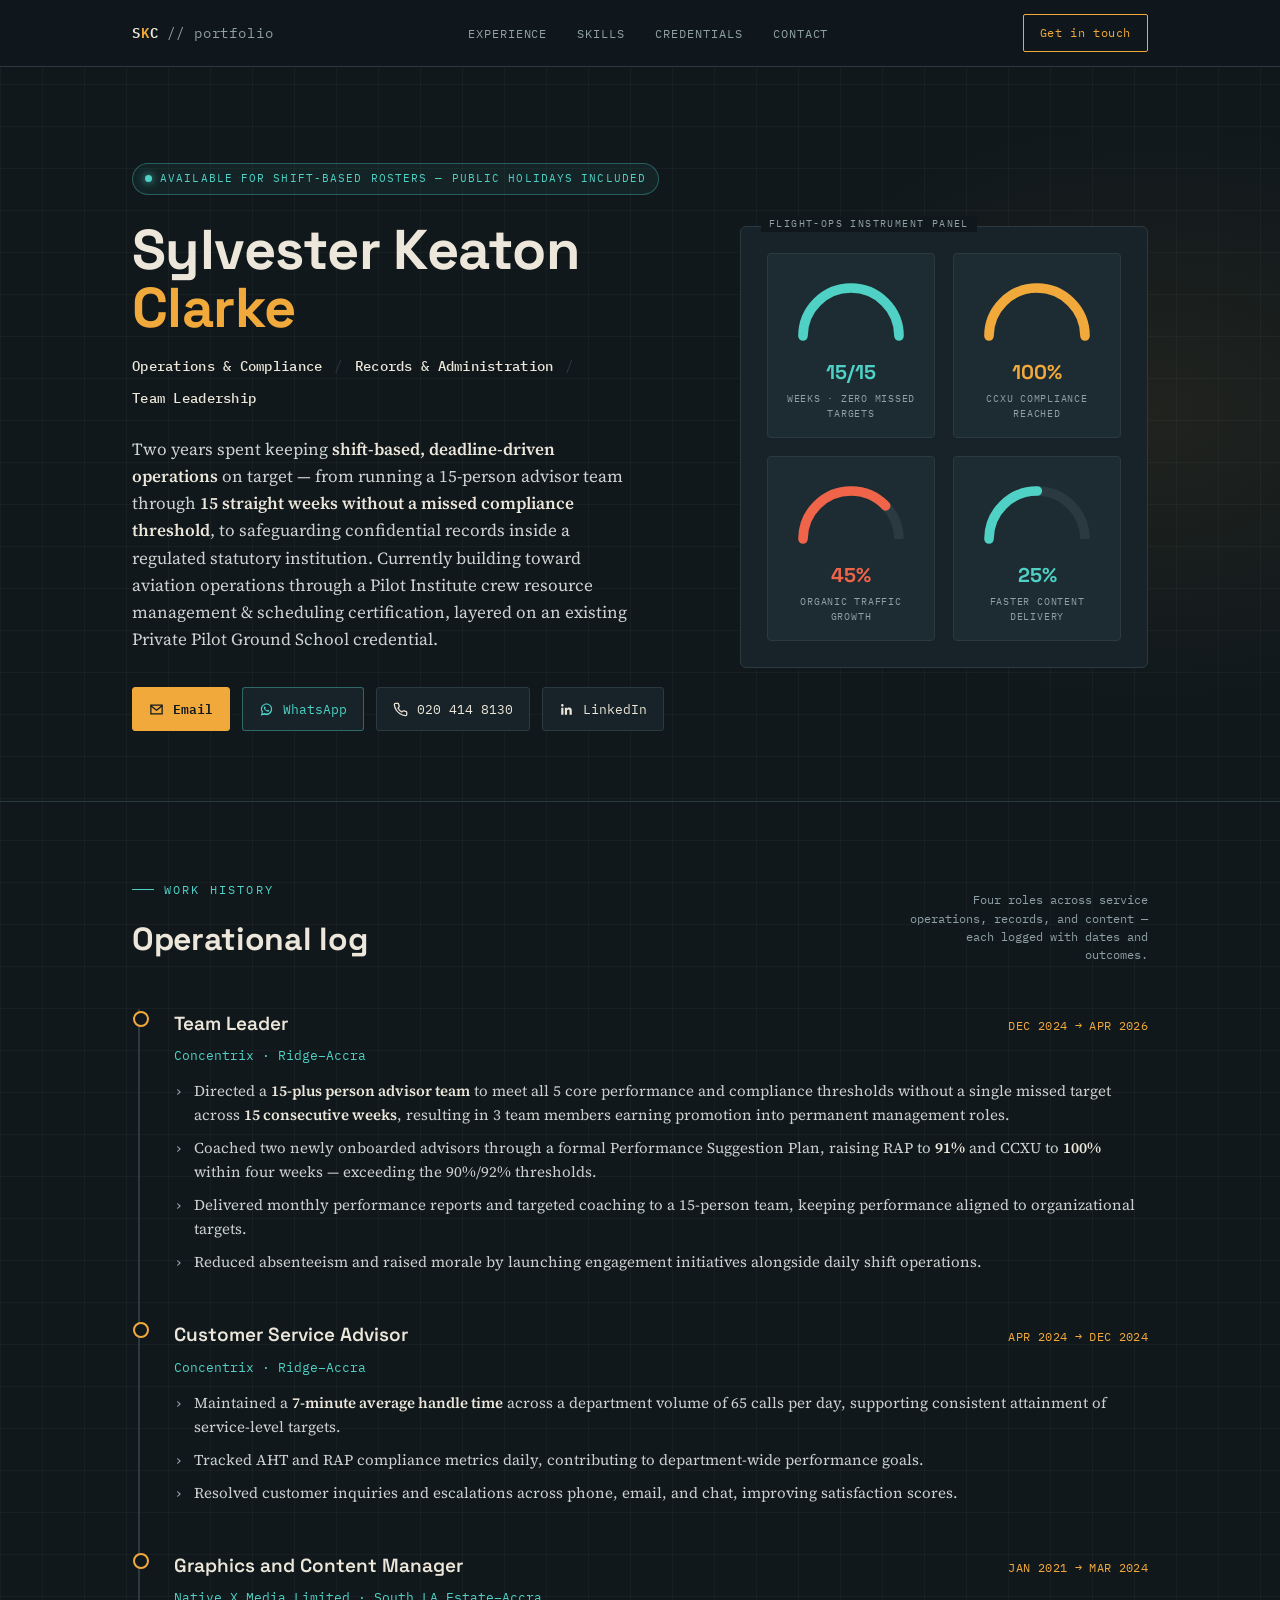
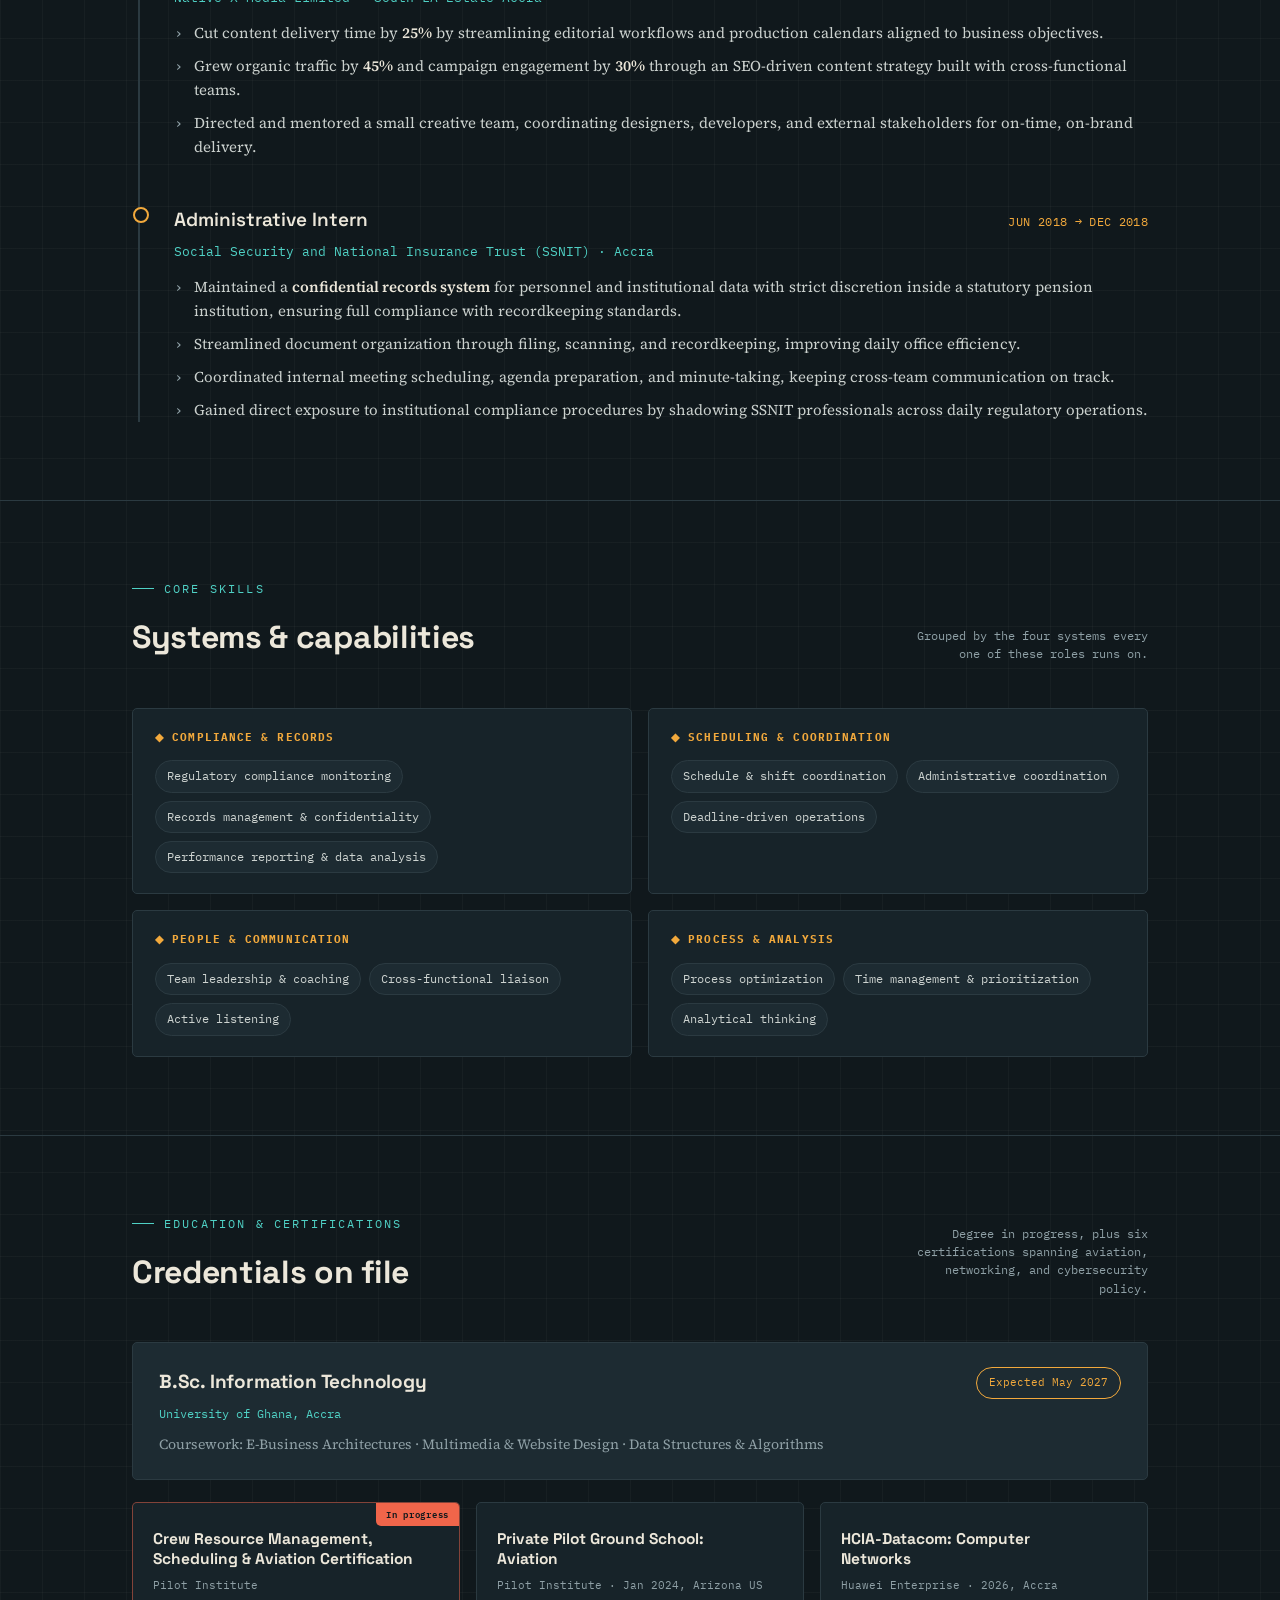
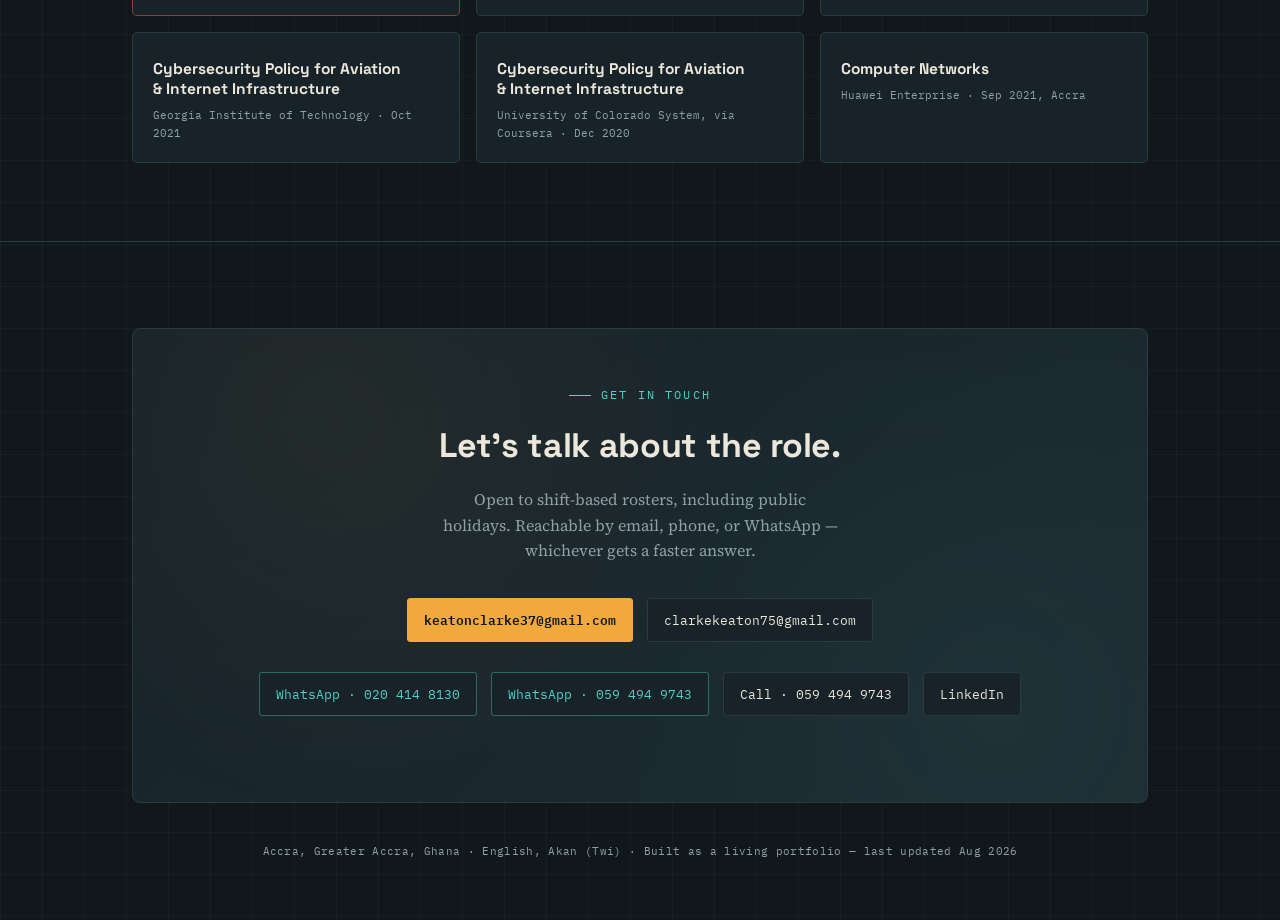
==== index.html @ b2bbbe49 "Rename keaton-clarke-portfolio (1).html to index.html" ====
<!DOCTYPE html>
<html lang="en">
<head>
<meta charset="UTF-8">
<meta name="viewport" content="width=device-width, initial-scale=1.0">
<title>Sylvester Keaton Clarke — Operations & Compliance Professional</title>
<link rel="preconnect" href="https://fonts.googleapis.com">
<link rel="preconnect" href="https://fonts.gstatic.com" crossorigin>
<link href="https://fonts.googleapis.com/css2?family=Space+Grotesk:wght@400;500;600;700&family=Source+Serif+4:opsz,wght@8..60,400;8..60,500;8..60,600&family=IBM+Plex+Mono:wght@400;500;600&display=swap" rel="stylesheet">
<style>
  :root{
    --bg: #10181C;
    --panel: #172329;
    --panel-2: #1D2B32;
    --line: #2B3A41;
    --text: #ECE7DA;
    --muted: #8FA0A6;
    --amber: #F2A93C;
    --teal: #4FD1C5;
    --coral: #F0654A;
    --grid: rgba(236,231,218,0.035);
  }
  *{box-sizing:border-box; margin:0; padding:0;}
  html{scroll-behavior:smooth;}
  body{
    background:
      radial-gradient(ellipse 900px 500px at 15% -10%, rgba(79,209,197,0.08), transparent 60%),
      radial-gradient(ellipse 700px 500px at 90% 10%, rgba(242,169,60,0.07), transparent 60%),
      var(--bg);
    color:var(--text);
    font-family:'Source Serif 4', Georgia, serif;
    line-height:1.6;
    -webkit-font-smoothing:antialiased;
    background-image:
      linear-gradient(var(--grid) 1px, transparent 1px),
      linear-gradient(90deg, var(--grid) 1px, transparent 1px),
      radial-gradient(ellipse 900px 500px at 15% -10%, rgba(79,209,197,0.08), transparent 60%),
      radial-gradient(ellipse 700px 500px at 90% 10%, rgba(242,169,60,0.07), transparent 60%);
    background-size: 42px 42px, 42px 42px, auto, auto;
  }
  ::selection{background:var(--amber); color:#10181C;}
  a{color:inherit; text-decoration:none;}
  .wrap{max-width:1080px; margin:0 auto; padding:0 32px;}
  .eyebrow{
    font-family:'IBM Plex Mono', monospace;
    font-size:12px;
    letter-spacing:0.18em;
    text-transform:uppercase;
    color:var(--teal);
    display:flex; align-items:center; gap:10px;
    margin-bottom:14px;
  }
  .eyebrow::before{content:''; width:22px; height:1px; background:var(--teal); display:inline-block;}
  h1,h2,h3{font-family:'Space Grotesk', sans-serif; letter-spacing:-0.01em;}

  /* NAV */
  nav{
    position:sticky; top:0; z-index:50;
    background:rgba(16,24,28,0.86);
    backdrop-filter:blur(10px);
    border-bottom:1px solid var(--line);
  }
  nav .wrap{display:flex; align-items:center; justify-content:space-between; height:66px;}
  .brand{font-family:'IBM Plex Mono', monospace; font-weight:600; font-size:14px; letter-spacing:0.06em;}
  .brand span{color:var(--amber);}
  nav ul{list-style:none; display:flex; gap:30px;}
  nav ul li a{font-family:'IBM Plex Mono', monospace; font-size:12px; letter-spacing:0.08em; text-transform:uppercase; color:var(--muted); transition:color .2s;}
  nav ul li a:hover{color:var(--teal);}
  .nav-cta{
    font-family:'IBM Plex Mono', monospace; font-size:12px; letter-spacing:0.05em;
    border:1px solid var(--amber); color:var(--amber); padding:8px 16px; border-radius:2px;
    transition:all .2s;
  }
  .nav-cta:hover{background:var(--amber); color:#10181C;}
  .navlinks, .nav-cta{display:flex;}
  @media (max-width:760px){ .navlinks{display:none;} }

  /* HERO */
  header.hero{padding:96px 0 70px; border-bottom:1px solid var(--line); position:relative; overflow:hidden;}
  .hero-grid{display:grid; grid-template-columns:1.15fr 0.85fr; gap:56px; align-items:center;}
  @media (max-width:860px){ .hero-grid{grid-template-columns:1fr;} }
  .status-pill{
    display:inline-flex; align-items:center; gap:8px;
    font-family:'IBM Plex Mono', monospace; font-size:11px; letter-spacing:0.1em; text-transform:uppercase;
    color:var(--teal); border:1px solid rgba(79,209,197,0.35); background:rgba(79,209,197,0.06);
    padding:6px 12px; border-radius:20px; margin-bottom:26px;
  }
  .status-pill .dot{width:7px; height:7px; border-radius:50%; background:var(--teal); box-shadow:0 0 8px var(--teal); animation:pulse 2s infinite;}
  @keyframes pulse{0%,100%{opacity:1;} 50%{opacity:.35;}}
  h1.name{font-size:56px; font-weight:700; line-height:1.04; margin-bottom:18px;}
  h1.name .last{color:var(--amber);}
  .role-line{
    font-family:'IBM Plex Mono', monospace; font-size:14px; color:var(--muted); letter-spacing:0.02em;
    margin-bottom:26px; display:flex; flex-wrap:wrap; gap:10px 0;
  }
  .role-line b{color:var(--text); font-weight:500;}
  .role-line .sep{color:var(--line); margin:0 12px;}
  .hero-summary{font-size:17px; color:#CDD3D0; max-width:56ch; margin-bottom:34px;}
  .hero-summary strong{color:var(--text); font-weight:600;}
  .contact-row{display:flex; flex-wrap:wrap; gap:12px;}
  .cbtn{
    display:flex; align-items:center; gap:9px;
    font-family:'IBM Plex Mono', monospace; font-size:12.5px;
    padding:11px 16px; border-radius:3px; border:1px solid var(--line);
    background:var(--panel); color:var(--text); transition:all .2s;
  }
  .cbtn:hover{border-color:var(--teal); color:var(--teal); transform:translateY(-1px);}
  .cbtn.primary{background:var(--amber); border-color:var(--amber); color:#10181C; font-weight:600;}
  .cbtn.primary:hover{background:#ffbf5c; color:#10181C; transform:translateY(-1px);}
  .cbtn.whatsapp{border-color:rgba(79,209,197,0.4); color:var(--teal);}
  .cbtn svg{width:15px; height:15px; flex-shrink:0;}

  /* GAUGE CLUSTER */
  .cluster{
    background:var(--panel); border:1px solid var(--line); border-radius:6px; padding:26px;
    position:relative;
  }
  .cluster::before{
    content:'FLIGHT-OPS INSTRUMENT PANEL'; position:absolute; top:-11px; left:20px;
    background:var(--bg); padding:0 8px; font-family:'IBM Plex Mono', monospace; font-size:10px;
    letter-spacing:0.14em; color:var(--muted);
  }
  .gauges{display:grid; grid-template-columns:1fr 1fr; gap:18px;}
  .gauge-box{background:var(--panel-2); border:1px solid var(--line); border-radius:4px; padding:16px; text-align:center;}
  .gauge-box svg{width:100%; height:auto; max-width:120px;}
  .gauge-val{font-family:'Space Grotesk', sans-serif; font-weight:700; font-size:20px; margin-top:6px;}
  .gauge-label{font-family:'IBM Plex Mono', monospace; font-size:9.5px; letter-spacing:0.08em; text-transform:uppercase; color:var(--muted); margin-top:3px;}

  /* SECTION generic */
  section{padding:78px 0; border-bottom:1px solid var(--line);}
  .sec-head{display:flex; justify-content:space-between; align-items:flex-end; margin-bottom:44px; flex-wrap:wrap; gap:14px;}
  .sec-head h2{font-size:32px;}
  .sec-note{font-family:'IBM Plex Mono', monospace; font-size:11.5px; color:var(--muted); max-width:34ch; text-align:right;}
  @media (max-width:640px){ .sec-note{text-align:left;} }

  /* LOG / EXPERIENCE */
  .log{border-left:2px solid var(--line); margin-left:6px;}
  .leg{position:relative; padding:0 0 46px 34px;}
  .leg:last-child{padding-bottom:0;}
  .leg::before{
    content:''; position:absolute; left:-7px; top:2px; width:12px; height:12px; border-radius:50%;
    background:var(--bg); border:2px solid var(--amber);
  }
  .leg-top{display:flex; justify-content:space-between; align-items:baseline; gap:16px; flex-wrap:wrap; margin-bottom:6px;}
  .leg-role{font-family:'Space Grotesk', sans-serif; font-weight:600; font-size:19px; color:var(--text);}
  .leg-dates{font-family:'IBM Plex Mono', monospace; font-size:11.5px; color:var(--amber); letter-spacing:0.03em; white-space:nowrap;}
  .leg-org{font-family:'IBM Plex Mono', monospace; font-size:12.5px; color:var(--teal); margin-bottom:14px;}
  .leg ul{list-style:none; display:flex; flex-direction:column; gap:9px;}
  .leg li{position:relative; padding-left:20px; color:#CBD1CE; font-size:15px;}
  .leg li::before{content:'›'; position:absolute; left:0; top:0; color:var(--muted); font-family:'IBM Plex Mono', monospace;}
  .leg li b{color:var(--text); font-weight:600;}

  /* SKILLS */
  .skill-groups{display:grid; grid-template-columns:repeat(2,1fr); gap:16px;}
  @media (max-width:700px){ .skill-groups{grid-template-columns:1fr;} }
  .skill-card{background:var(--panel); border:1px solid var(--line); border-radius:5px; padding:20px 22px;}
  .skill-card h3{font-family:'IBM Plex Mono', monospace; font-size:11px; letter-spacing:0.1em; text-transform:uppercase; color:var(--amber); margin-bottom:14px; display:flex; align-items:center; gap:8px;}
  .chip-row{display:flex; flex-wrap:wrap; gap:8px;}
  .chip{
    font-family:'IBM Plex Mono', monospace; font-size:11.5px; padding:6px 11px; border-radius:20px;
    border:1px solid var(--line); color:#CDD3D0; background:var(--panel-2);
  }

  /* CREDENTIALS */
  .cred-grid{display:grid; grid-template-columns:repeat(3,1fr); gap:16px;}
  @media (max-width:820px){ .cred-grid{grid-template-columns:repeat(2,1fr);} }
  @media (max-width:560px){ .cred-grid{grid-template-columns:1fr;} }
  .cred-card{
    background:var(--panel); border:1px solid var(--line); border-radius:5px; padding:20px;
    position:relative; overflow:hidden;
  }
  .cred-card.inprogress{border-color:rgba(240,101,74,0.5);}
  .cred-tag{
    position:absolute; top:0; right:0; font-family:'IBM Plex Mono', monospace; font-size:9px; letter-spacing:0.08em;
    padding:4px 10px; background:var(--coral); color:#10181C; border-bottom-left-radius:5px; font-weight:600;
  }
  .cred-card h4{font-family:'Space Grotesk', sans-serif; font-size:15.5px; margin:6px 26px 8px 0; line-height:1.3;}
  .cred-meta{font-family:'IBM Plex Mono', monospace; font-size:11px; color:var(--muted);}
  .edu-card{background:var(--panel-2); border:1px solid var(--line); border-radius:5px; padding:24px 26px; margin-bottom:22px; display:flex; justify-content:space-between; gap:20px; flex-wrap:wrap;}
  .edu-card h3{font-family:'Space Grotesk', sans-serif; font-size:19px; margin-bottom:6px;}
  .edu-meta{font-family:'IBM Plex Mono', monospace; font-size:12px; color:var(--teal); margin-bottom:10px;}
  .edu-course{font-size:14px; color:var(--muted);}
  .edu-status{font-family:'IBM Plex Mono', monospace; font-size:11px; color:var(--amber); border:1px solid var(--amber); padding:6px 12px; border-radius:20px; height:fit-content; white-space:nowrap;}

  /* CONTACT FOOTER */
  footer{padding:86px 0 60px;}
  .contact-panel{
    background:linear-gradient(135deg, var(--panel), var(--panel-2));
    border:1px solid var(--line); border-radius:8px; padding:56px 48px; text-align:center; position:relative; overflow:hidden;
  }
  .contact-panel::before{
    content:''; position:absolute; inset:0; opacity:0.5;
    background: radial-gradient(circle at 20% 20%, rgba(242,169,60,0.10), transparent 45%), radial-gradient(circle at 85% 80%, rgba(79,209,197,0.10), transparent 45%);
  }
  .contact-panel > *{position:relative;}
  .contact-panel h2{font-size:34px; margin-bottom:14px;}
  .contact-panel p{color:var(--muted); max-width:50ch; margin:0 auto 34px; font-size:16px;}
  .contact-grid{display:flex; flex-wrap:wrap; justify-content:center; gap:14px; margin-bottom:30px;}
  .footer-meta{font-family:'IBM Plex Mono', monospace; font-size:11px; color:var(--muted); text-align:center; margin-top:40px; letter-spacing:0.03em;}
  .footer-meta a{color:var(--teal);}

  .reveal{opacity:0; transform:translateY(16px); transition:opacity .6s ease, transform .6s ease;}
  .reveal.in{opacity:1; transform:translateY(0);}

  @media (prefers-reduced-motion: reduce){
    *{animation:none !important; transition:none !important;}
  }
  @media (max-width:600px){
    h1.name{font-size:38px;}
    .sec-head h2{font-size:26px;}
    section{padding:56px 0;}
    header.hero{padding:64px 0 48px;}
    .contact-panel{padding:40px 22px;}
  }
  a:focus-visible, button:focus-visible{outline:2px solid var(--teal); outline-offset:3px;}
</style>
</head>
<body>

<nav>
  <div class="wrap">
    <div class="brand">S<span>K</span>C <span style="color:var(--muted); font-weight:400;">// portfolio</span></div>
    <ul class="navlinks">
      <li><a href="#experience">Experience</a></li>
      <li><a href="#skills">Skills</a></li>
      <li><a href="#credentials">Credentials</a></li>
      <li><a href="#contact">Contact</a></li>
    </ul>
    <a class="nav-cta" href="#contact">Get in touch</a>
  </div>
</nav>

<header class="hero">
  <div class="wrap hero-grid">
    <div>
      <div class="status-pill"><span class="dot"></span> Available for shift-based rosters — public holidays included</div>
      <h1 class="name">Sylvester Keaton<br><span class="last">Clarke</span></h1>
      <div class="role-line">
        <b>Operations &amp; Compliance</b><span class="sep">/</span><b>Records &amp; Administration</b><span class="sep">/</span><b>Team Leadership</b>
      </div>
      <p class="hero-summary">
        Two years spent keeping <strong>shift-based, deadline-driven operations</strong> on target — from running a 15-person advisor team through <strong>15 straight weeks without a missed compliance threshold</strong>, to safeguarding confidential records inside a regulated statutory institution. Currently building toward aviation operations through a Pilot Institute crew resource management &amp; scheduling certification, layered on an existing Private Pilot Ground School credential.
      </p>
      <div class="contact-row">
        <a class="cbtn primary" href="mailto:keatonclarke37@gmail.com">
          <svg viewBox="0 0 24 24" fill="none" stroke="currentColor" stroke-width="2"><path d="M4 4h16v16H4z" opacity="0"/><path d="M3 5h18v14H3z"/><path d="M3 6l9 7 9-7"/></svg>
          Email
        </a>
        <a class="cbtn whatsapp" href="https://wa.me/233204148130" target="_blank" rel="noopener">
          <svg viewBox="0 0 32 32" fill="currentColor"><path d="M16.02 3C9.4 3 4 8.4 4 15.02c0 2.36.65 4.56 1.79 6.45L4 29l7.71-1.75a11.9 11.9 0 0 0 4.31.8C22.63 28.05 28 22.65 28 15.02 28 8.4 22.63 3 16.02 3zm0 21.6c-1.36 0-2.68-.35-3.83-1l-.27-.16-4.57 1.04 1.06-4.44-.18-.29A9.55 9.55 0 0 1 6.5 15.02c0-5.26 4.28-9.55 9.53-9.55 5.24 0 9.5 4.29 9.5 9.55 0 5.27-4.26 9.58-9.51 9.58zm5.24-7.15c-.28-.14-1.67-.82-1.93-.92-.26-.1-.45-.14-.64.14-.19.28-.74.92-.9 1.11-.17.19-.33.21-.62.07-.28-.14-1.2-.44-2.28-1.4-.84-.75-1.41-1.68-1.57-1.96-.17-.28-.02-.43.12-.57.13-.13.28-.33.42-.5.14-.17.19-.28.28-.47.1-.19.05-.35-.02-.5-.07-.14-.64-1.55-.88-2.12-.23-.56-.47-.48-.64-.49h-.55c-.19 0-.5.07-.76.35-.26.28-1 .98-1 2.4s1.02 2.78 1.17 2.97c.14.19 2 3.06 4.86 4.29.68.29 1.21.47 1.62.6.68.22 1.3.19 1.79.11.55-.08 1.67-.68 1.9-1.34.24-.66.24-1.22.17-1.34-.07-.12-.26-.19-.54-.33z"/></svg>
          WhatsApp
        </a>
        <a class="cbtn" href="tel:+233204148130">
          <svg viewBox="0 0 24 24" fill="none" stroke="currentColor" stroke-width="2"><path d="M22 16.92v3a2 2 0 0 1-2.18 2 19.79 19.79 0 0 1-8.63-3.07 19.5 19.5 0 0 1-6-6 19.79 19.79 0 0 1-3.07-8.67A2 2 0 0 1 4.11 2h3a2 2 0 0 1 2 1.72c.13.96.36 1.9.68 2.81a2 2 0 0 1-.45 2.11L8.09 9.91a16 16 0 0 0 6 6l1.27-1.27a2 2 0 0 1 2.11-.45c.91.32 1.85.55 2.81.68A2 2 0 0 1 22 16.92z"/></svg>
          020 414 8130
        </a>
        <a class="cbtn" href="https://linkedin.com/in/keaton-clarke-535616161" target="_blank" rel="noopener">
          <svg viewBox="0 0 24 24" fill="currentColor"><path d="M20.45 20.45h-3.55v-5.57c0-1.33-.02-3.04-1.85-3.04-1.86 0-2.15 1.45-2.15 2.94v5.67H9.35V9h3.41v1.56h.05c.47-.9 1.63-1.85 3.36-1.85 3.6 0 4.27 2.37 4.27 5.45v6.29zM5.34 7.43a2.06 2.06 0 1 1 0-4.12 2.06 2.06 0 0 1 0 4.12zM7.12 20.45H3.56V9h3.56v11.45z"/></svg>
          LinkedIn
        </a>
      </div>
    </div>

    <div class="cluster reveal">
      <div class="gauges">
        <div class="gauge-box">
          <svg viewBox="0 0 100 60"><path d="M10 55 A40 40 0 0 1 90 55" fill="none" stroke="#2B3A41" stroke-width="8"/><path d="M10 55 A40 40 0 0 1 90 55" fill="none" stroke="#4FD1C5" stroke-width="8" stroke-dasharray="126 126" stroke-dashoffset="0" stroke-linecap="round"/></svg>
          <div class="gauge-val" style="color:var(--teal)">15/15</div>
          <div class="gauge-label">Weeks · zero missed targets</div>
        </div>
        <div class="gauge-box">
          <svg viewBox="0 0 100 60"><path d="M10 55 A40 40 0 0 1 90 55" fill="none" stroke="#2B3A41" stroke-width="8"/><path d="M10 55 A40 40 0 0 1 90 55" fill="none" stroke="#F2A93C" stroke-width="8" stroke-dasharray="126 126" stroke-dashoffset="0" stroke-linecap="round"/></svg>
          <div class="gauge-val" style="color:var(--amber)">100%</div>
          <div class="gauge-label">CCXU compliance reached</div>
        </div>
        <div class="gauge-box">
          <svg viewBox="0 0 100 60"><path d="M10 55 A40 40 0 0 1 90 55" fill="none" stroke="#2B3A41" stroke-width="8"/><path d="M10 55 A40 40 0 0 1 90 55" fill="none" stroke="#F0654A" stroke-width="8" stroke-dasharray="126 126" stroke-dashoffset="31" stroke-linecap="round"/></svg>
          <div class="gauge-val" style="color:var(--coral)">45%</div>
          <div class="gauge-label">Organic traffic growth</div>
        </div>
        <div class="gauge-box">
          <svg viewBox="0 0 100 60"><path d="M10 55 A40 40 0 0 1 90 55" fill="none" stroke="#2B3A41" stroke-width="8"/><path d="M10 55 A40 40 0 0 1 90 55" fill="none" stroke="#4FD1C5" stroke-width="8" stroke-dasharray="126 126" stroke-dashoffset="63" stroke-linecap="round"/></svg>
          <div class="gauge-val" style="color:var(--teal)">25%</div>
          <div class="gauge-label">Faster content delivery</div>
        </div>
      </div>
    </div>
  </div>
</header>

<section id="experience">
  <div class="wrap">
    <div class="sec-head">
      <div>
        <div class="eyebrow">Work history</div>
        <h2>Operational log</h2>
      </div>
      <div class="sec-note">Four roles across service operations, records, and content — each logged with dates and outcomes.</div>
    </div>

    <div class="log">
      <div class="leg reveal">
        <div class="leg-top">
          <div class="leg-role">Team Leader</div>
          <div class="leg-dates">DEC 2024 → APR 2026</div>
        </div>
        <div class="leg-org">Concentrix · Ridge–Accra</div>
        <ul>
          <li>Directed a <b>15-plus person advisor team</b> to meet all 5 core performance and compliance thresholds without a single missed target across <b>15 consecutive weeks</b>, resulting in 3 team members earning promotion into permanent management roles.</li>
          <li>Coached two newly onboarded advisors through a formal Performance Suggestion Plan, raising RAP to <b>91%</b> and CCXU to <b>100%</b> within four weeks — exceeding the 90%/92% thresholds.</li>
          <li>Delivered monthly performance reports and targeted coaching to a 15-person team, keeping performance aligned to organizational targets.</li>
          <li>Reduced absenteeism and raised morale by launching engagement initiatives alongside daily shift operations.</li>
        </ul>
      </div>

      <div class="leg reveal">
        <div class="leg-top">
          <div class="leg-role">Customer Service Advisor</div>
          <div class="leg-dates">APR 2024 → DEC 2024</div>
        </div>
        <div class="leg-org">Concentrix · Ridge–Accra</div>
        <ul>
          <li>Maintained a <b>7-minute average handle time</b> across a department volume of 65 calls per day, supporting consistent attainment of service-level targets.</li>
          <li>Tracked AHT and RAP compliance metrics daily, contributing to department-wide performance goals.</li>
          <li>Resolved customer inquiries and escalations across phone, email, and chat, improving satisfaction scores.</li>
        </ul>
      </div>

      <div class="leg reveal">
        <div class="leg-top">
          <div class="leg-role">Graphics and Content Manager</div>
          <div class="leg-dates">JAN 2021 → MAR 2024</div>
        </div>
        <div class="leg-org">Native X Media Limited · South LA Estate–Accra</div>
        <ul>
          <li>Cut content delivery time by <b>25%</b> by streamlining editorial workflows and production calendars aligned to business objectives.</li>
          <li>Grew organic traffic by <b>45%</b> and campaign engagement by <b>30%</b> through an SEO-driven content strategy built with cross-functional teams.</li>
          <li>Directed and mentored a small creative team, coordinating designers, developers, and external stakeholders for on-time, on-brand delivery.</li>
        </ul>
      </div>

      <div class="leg reveal">
        <div class="leg-top">
          <div class="leg-role">Administrative Intern</div>
          <div class="leg-dates">JUN 2018 → DEC 2018</div>
        </div>
        <div class="leg-org">Social Security and National Insurance Trust (SSNIT) · Accra</div>
        <ul>
          <li>Maintained a <b>confidential records system</b> for personnel and institutional data with strict discretion inside a statutory pension institution, ensuring full compliance with recordkeeping standards.</li>
          <li>Streamlined document organization through filing, scanning, and recordkeeping, improving daily office efficiency.</li>
          <li>Coordinated internal meeting scheduling, agenda preparation, and minute-taking, keeping cross-team communication on track.</li>
          <li>Gained direct exposure to institutional compliance procedures by shadowing SSNIT professionals across daily regulatory operations.</li>
        </ul>
      </div>
    </div>
  </div>
</section>

<section id="skills">
  <div class="wrap">
    <div class="sec-head">
      <div>
        <div class="eyebrow">Core skills</div>
        <h2>Systems &amp; capabilities</h2>
      </div>
      <div class="sec-note">Grouped by the four systems every one of these roles runs on.</div>
    </div>

    <div class="skill-groups">
      <div class="skill-card">
        <h3>◆ Compliance &amp; records</h3>
        <div class="chip-row">
          <span class="chip">Regulatory compliance monitoring</span>
          <span class="chip">Records management &amp; confidentiality</span>
          <span class="chip">Performance reporting &amp; data analysis</span>
        </div>
      </div>
      <div class="skill-card">
        <h3>◆ Scheduling &amp; coordination</h3>
        <div class="chip-row">
          <span class="chip">Schedule &amp; shift coordination</span>
          <span class="chip">Administrative coordination</span>
          <span class="chip">Deadline-driven operations</span>
        </div>
      </div>
      <div class="skill-card">
        <h3>◆ People &amp; communication</h3>
        <div class="chip-row">
          <span class="chip">Team leadership &amp; coaching</span>
          <span class="chip">Cross-functional liaison</span>
          <span class="chip">Active listening</span>
        </div>
      </div>
      <div class="skill-card">
        <h3>◆ Process &amp; analysis</h3>
        <div class="chip-row">
          <span class="chip">Process optimization</span>
          <span class="chip">Time management &amp; prioritization</span>
          <span class="chip">Analytical thinking</span>
        </div>
      </div>
    </div>
  </div>
</section>

<section id="credentials">
  <div class="wrap">
    <div class="sec-head">
      <div>
        <div class="eyebrow">Education &amp; certifications</div>
        <h2>Credentials on file</h2>
      </div>
      <div class="sec-note">Degree in progress, plus six certifications spanning aviation, networking, and cybersecurity policy.</div>
    </div>

    <div class="edu-card">
      <div>
        <h3>B.Sc. Information Technology</h3>
        <div class="edu-meta">University of Ghana, Accra</div>
        <div class="edu-course">Coursework: E-Business Architectures · Multimedia &amp; Website Design · Data Structures &amp; Algorithms</div>
      </div>
      <div class="edu-status">Expected May 2027</div>
    </div>

    <div class="cred-grid">
      <div class="cred-card inprogress">
        <span class="cred-tag">In progress</span>
        <h4>Crew Resource Management, Scheduling &amp; Aviation Certification</h4>
        <div class="cred-meta">Pilot Institute</div>
      </div>
      <div class="cred-card">
        <h4>Private Pilot Ground School: Aviation</h4>
        <div class="cred-meta">Pilot Institute · Jan 2024, Arizona US</div>
      </div>
      <div class="cred-card">
        <h4>HCIA-Datacom: Computer Networks</h4>
        <div class="cred-meta">Huawei Enterprise · 2026, Accra</div>
      </div>
      <div class="cred-card">
        <h4>Cybersecurity Policy for Aviation &amp; Internet Infrastructure</h4>
        <div class="cred-meta">Georgia Institute of Technology · Oct 2021</div>
      </div>
      <div class="cred-card">
        <h4>Cybersecurity Policy for Aviation &amp; Internet Infrastructure</h4>
        <div class="cred-meta">University of Colorado System, via Coursera · Dec 2020</div>
      </div>
      <div class="cred-card">
        <h4>Computer Networks</h4>
        <div class="cred-meta">Huawei Enterprise · Sep 2021, Accra</div>
      </div>
    </div>
  </div>
</section>

<footer id="contact">
  <div class="wrap">
    <div class="contact-panel reveal">
      <div class="eyebrow" style="justify-content:center;">Get in touch</div>
      <h2>Let's talk about the role.</h2>
      <p>Open to shift-based rosters, including public holidays. Reachable by email, phone, or WhatsApp — whichever gets a faster answer.</p>
      <div class="contact-grid">
        <a class="cbtn primary" href="mailto:keatonclarke37@gmail.com">keatonclarke37@gmail.com</a>
        <a class="cbtn" href="mailto:clarkekeaton75@gmail.com">clarkekeaton75@gmail.com</a>
      </div>
      <div class="contact-grid">
        <a class="cbtn whatsapp" href="https://wa.me/233204148130" target="_blank" rel="noopener">WhatsApp · 020 414 8130</a>
        <a class="cbtn whatsapp" href="https://wa.me/233594949743" target="_blank" rel="noopener">WhatsApp · 059 494 9743</a>
        <a class="cbtn" href="tel:+233594949743">Call · 059 494 9743</a>
        <a class="cbtn" href="https://linkedin.com/in/keaton-clarke-535616161" target="_blank" rel="noopener">LinkedIn</a>
      </div>
    </div>
    <div class="footer-meta">Accra, Greater Accra, Ghana · English, Akan (Twi) · Built as a living portfolio — last updated Aug 2026</div>
  </div>
</footer>

<script>
  const els = document.querySelectorAll('.reveal');
  const io = new IntersectionObserver((entries)=>{
    entries.forEach(e=>{ if(e.isIntersecting){ e.target.classList.add('in'); io.unobserve(e.target);} });
  }, {threshold:0.15});
  els.forEach(el=>io.observe(el));
</script>

</body>
</html>
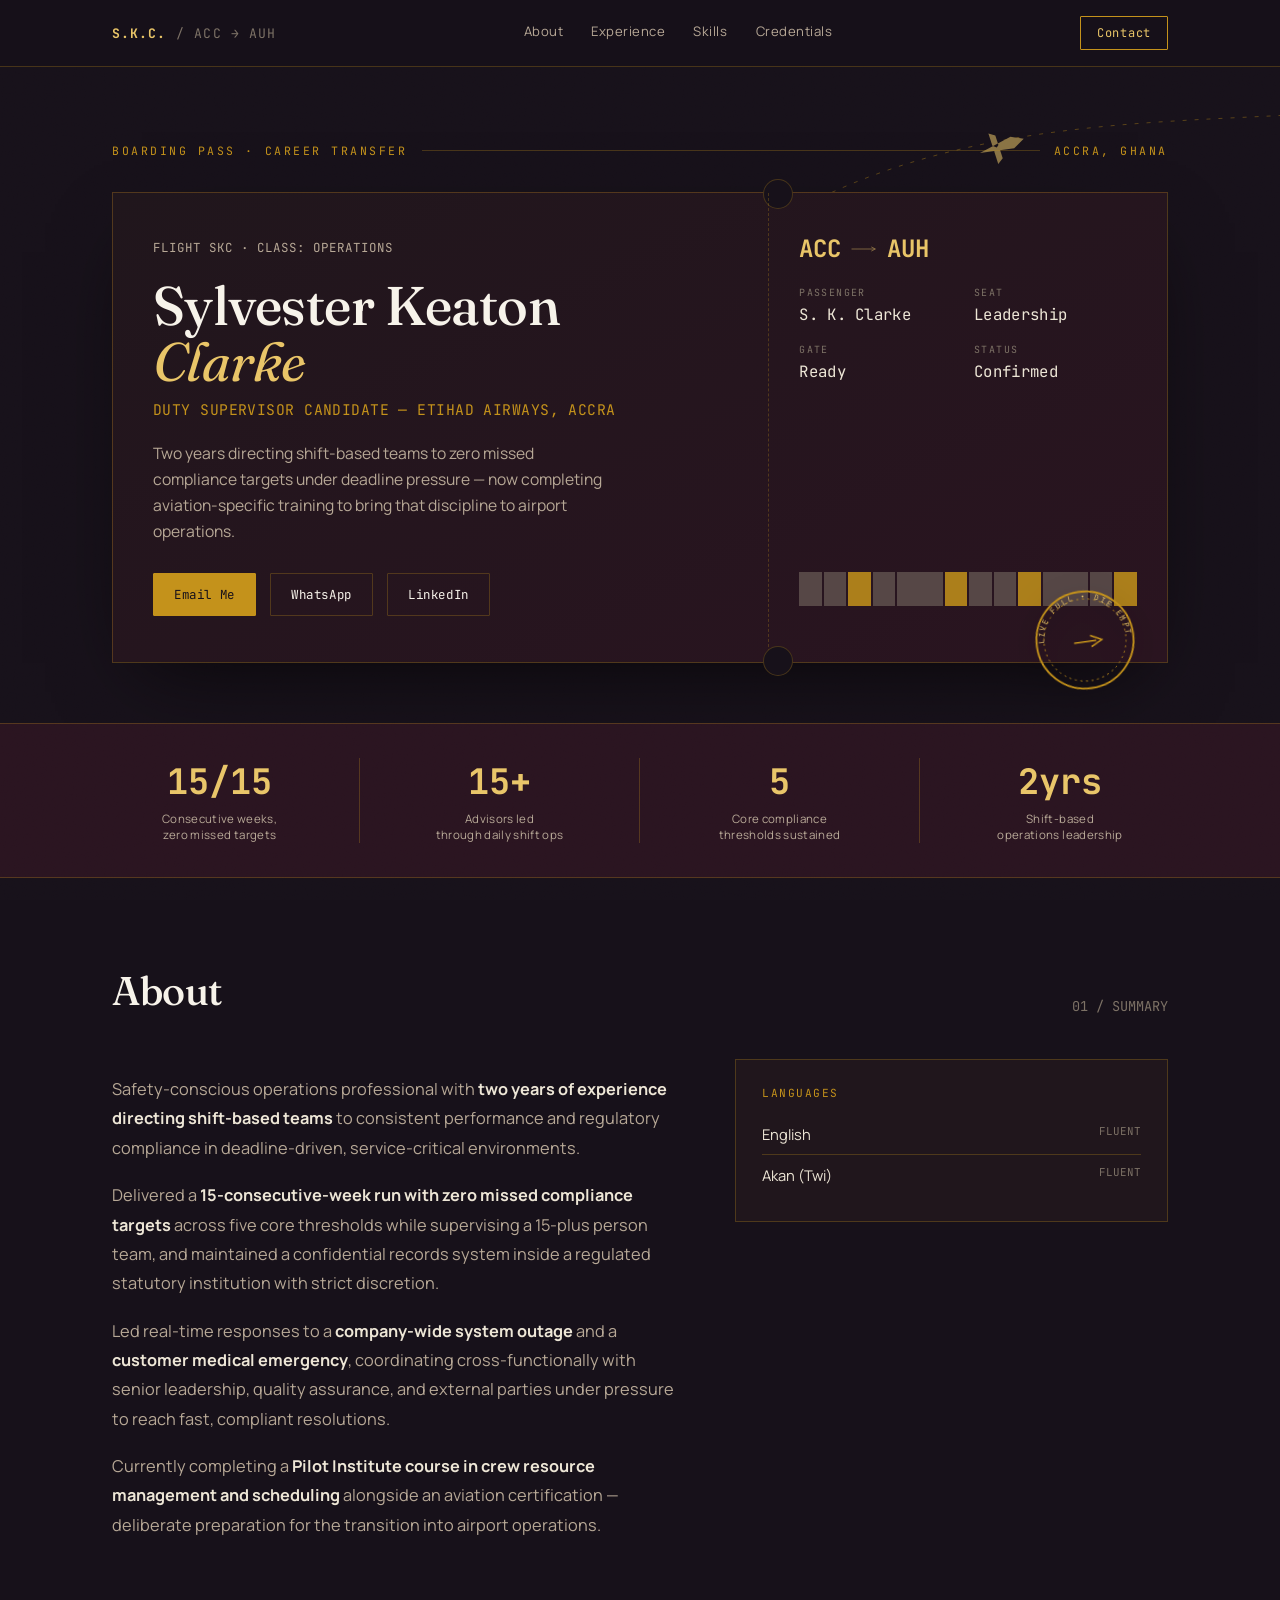
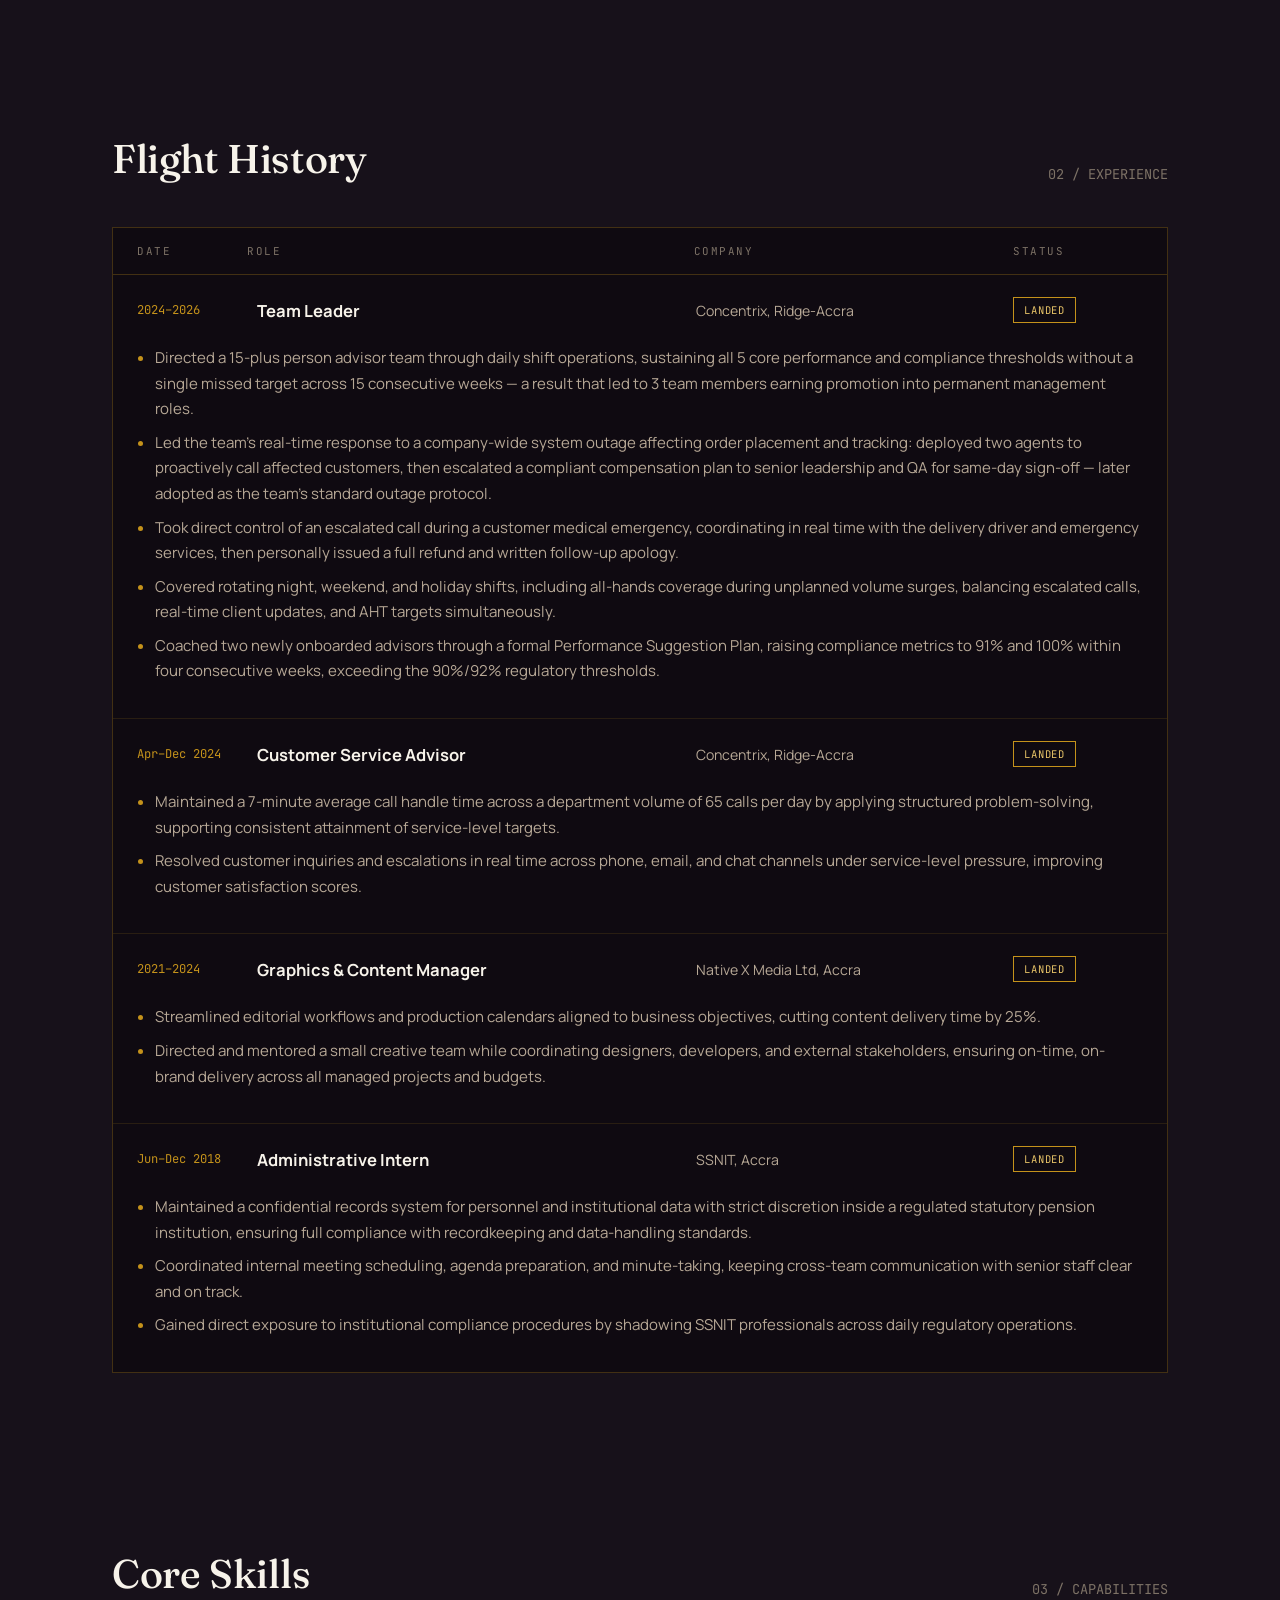
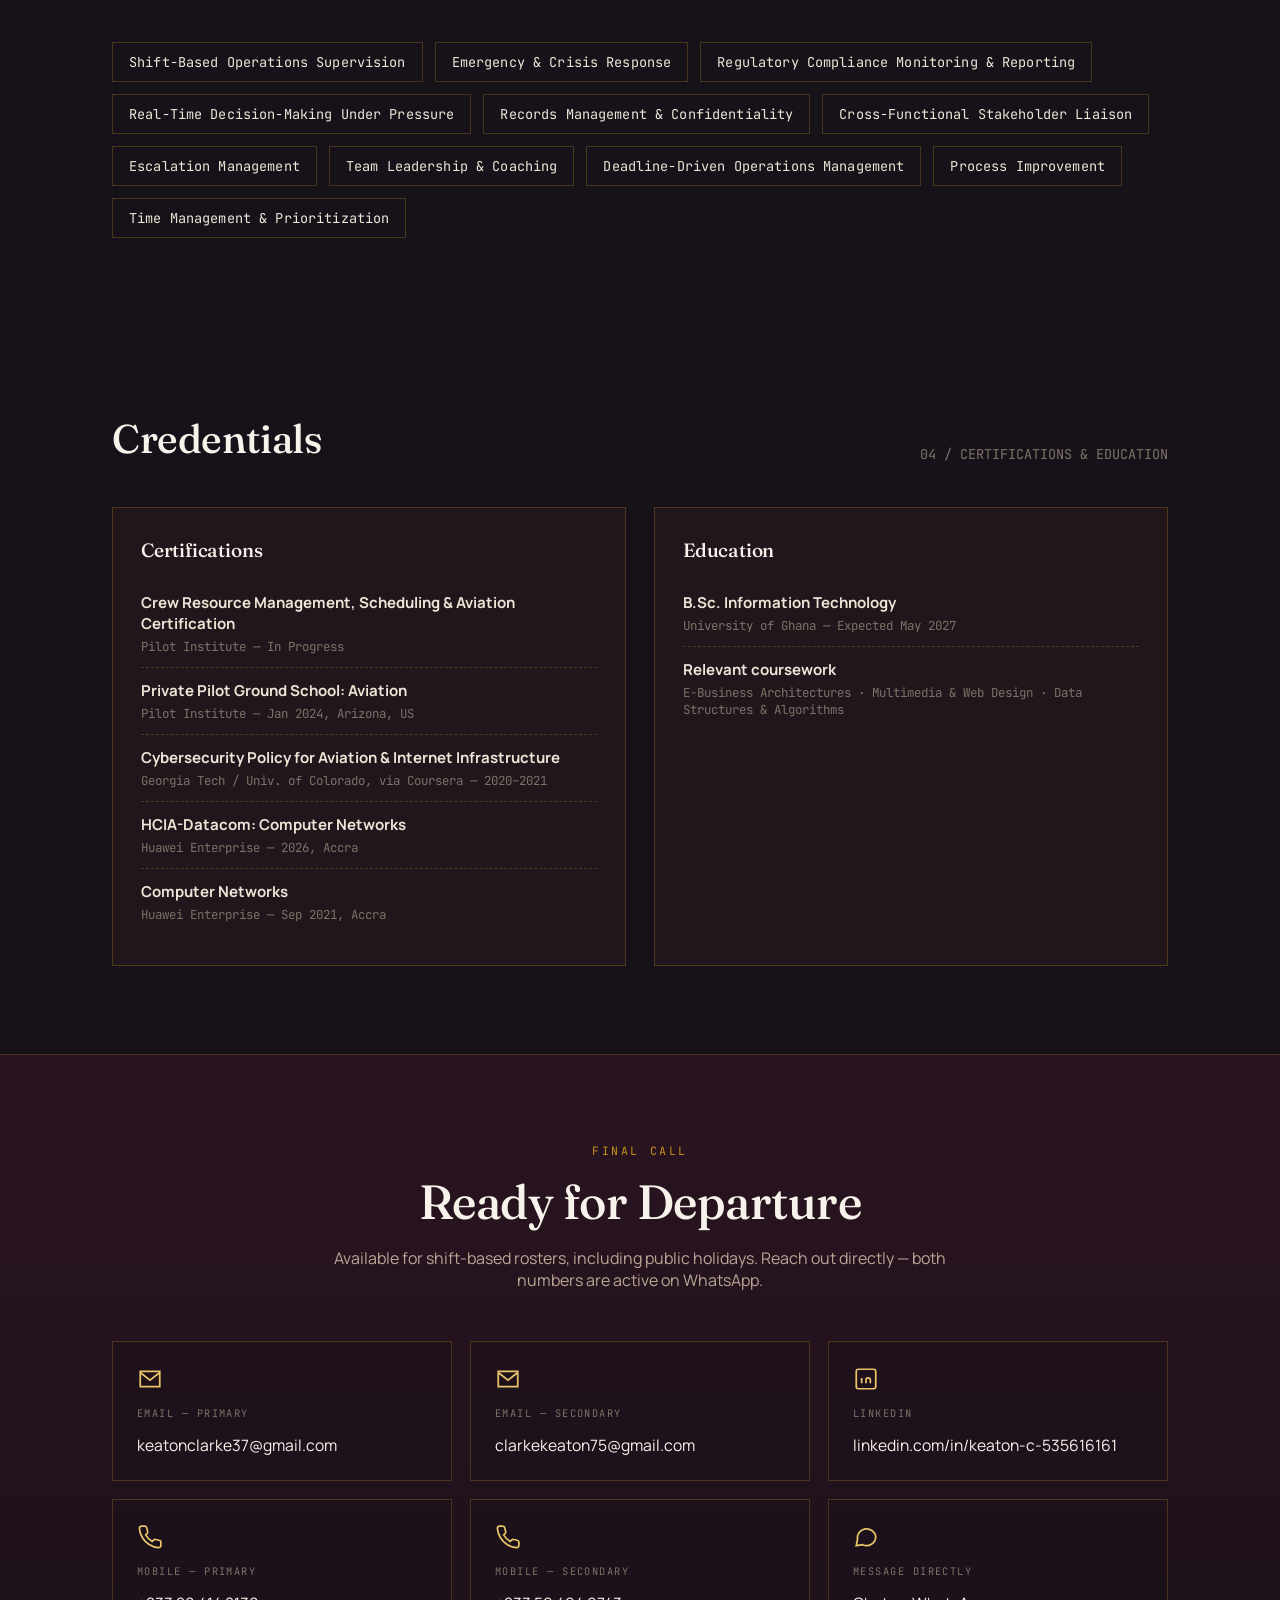
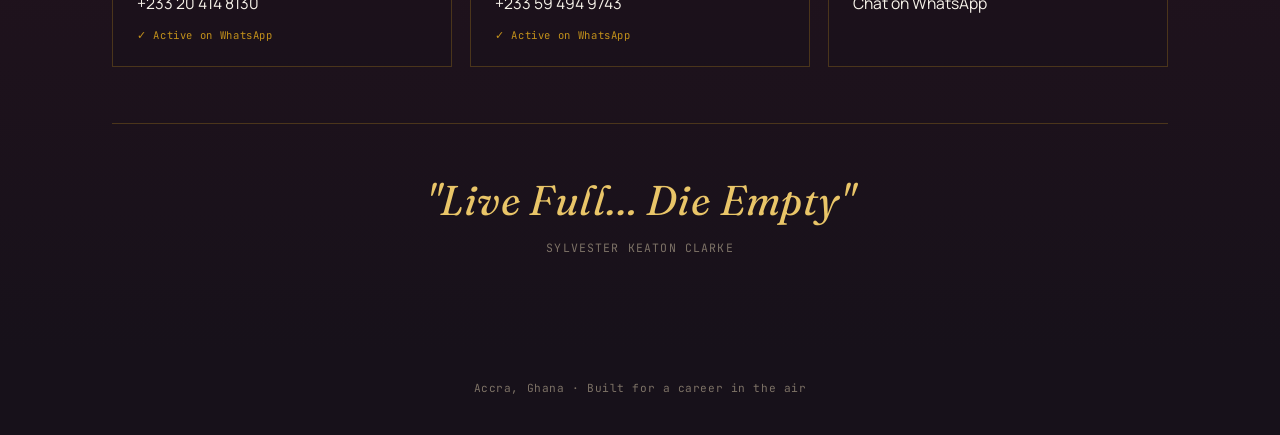
==== commit 4506e1a4: "Add files via upload" ====
--- a/index.html
+++ b/index.html
@@ -3,354 +3,560 @@
 <head>
 <meta charset="UTF-8">
 <meta name="viewport" content="width=device-width, initial-scale=1.0">
-<title>Sylvester Keaton Clarke — Operations & Compliance Professional</title>
+<title>Sylvester Keaton Clarke — Duty Supervisor Candidate</title>
+<meta name="description" content="Portfolio of Sylvester Keaton Clarke — Operations & Duty Supervisor candidate, Accra.">
+<link rel="icon" href="data:image/svg+xml,%3Csvg xmlns='http://www.w3.org/2000/svg' viewBox='0 0 100 100'%3E%3Ccircle cx='50' cy='50' r='48' fill='%2317111A'/%3E%3Cpath d='M50 15 L58 45 L88 55 L58 58 L52 82 L48 82 L46 58 L12 55 L46 45 Z' fill='%23C4921B'/%3E%3C/svg%3E">
 <link rel="preconnect" href="https://fonts.googleapis.com">
 <link rel="preconnect" href="https://fonts.gstatic.com" crossorigin>
-<link href="https://fonts.googleapis.com/css2?family=Space+Grotesk:wght@400;500;600;700&family=Source+Serif+4:opsz,wght@8..60,400;8..60,500;8..60,600&family=IBM+Plex+Mono:wght@400;500;600&display=swap" rel="stylesheet">
+<link href="https://fonts.googleapis.com/css2?family=Fraunces:ital,opsz,wght@0,9..144,300;0,9..144,500;0,9..144,600;1,9..144,400;1,9..144,500&family=Manrope:wght@400;500;600;700;800&family=JetBrains+Mono:wght@400;500;700&display=swap" rel="stylesheet">
 <style>
   :root{
-    --bg: #10181C;
-    --panel: #172329;
-    --panel-2: #1D2B32;
-    --line: #2B3A41;
-    --text: #ECE7DA;
-    --muted: #8FA0A6;
-    --amber: #F2A93C;
-    --teal: #4FD1C5;
-    --coral: #F0654A;
-    --grid: rgba(236,231,218,0.035);
-  }
-  *{box-sizing:border-box; margin:0; padding:0;}
+    --ink:#17111A;
+    --ink-2:#20161C;
+    --maroon:#2A1420;
+    --pearl:#F7F3EA;
+    --pearl-dim:#EDE6D6;
+    --stone:#B7A896;
+    --stone-dim:#7d7266;
+    --gold:#C4921B;
+    --gold-bright:#E9C568;
+    --line: rgba(196,146,27,0.28);
+    --radius: 2px;
+  }
+
+  *{box-sizing:border-box;}
   html{scroll-behavior:smooth;}
+  @media (prefers-reduced-motion: reduce){
+    html{scroll-behavior:auto;}
+    *{animation-duration:0.001ms !important; animation-iteration-count:1 !important; transition-duration:0.001ms !important;}
+  }
+
   body{
-    background:
-      radial-gradient(ellipse 900px 500px at 15% -10%, rgba(79,209,197,0.08), transparent 60%),
-      radial-gradient(ellipse 700px 500px at 90% 10%, rgba(242,169,60,0.07), transparent 60%),
-      var(--bg);
-    color:var(--text);
-    font-family:'Source Serif 4', Georgia, serif;
-    line-height:1.6;
+    margin:0;
+    background:var(--ink);
+    color:var(--pearl);
+    font-family:'Manrope',sans-serif;
     -webkit-font-smoothing:antialiased;
-    background-image:
-      linear-gradient(var(--grid) 1px, transparent 1px),
-      linear-gradient(90deg, var(--grid) 1px, transparent 1px),
-      radial-gradient(ellipse 900px 500px at 15% -10%, rgba(79,209,197,0.08), transparent 60%),
-      radial-gradient(ellipse 700px 500px at 90% 10%, rgba(242,169,60,0.07), transparent 60%);
-    background-size: 42px 42px, 42px 42px, auto, auto;
-  }
-  ::selection{background:var(--amber); color:#10181C;}
+    overflow-x:hidden;
+  }
+
+  h1,h2,h3{
+    font-family:'Fraunces',serif;
+    font-weight:500;
+    margin:0;
+    letter-spacing:-0.01em;
+  }
+
   a{color:inherit; text-decoration:none;}
-  .wrap{max-width:1080px; margin:0 auto; padding:0 32px;}
+  img,svg{display:block; max-width:100%;}
+
   .eyebrow{
-    font-family:'IBM Plex Mono', monospace;
-    font-size:12px;
-    letter-spacing:0.18em;
+    font-family:'JetBrains Mono',monospace;
+    font-size:0.72rem;
+    letter-spacing:0.22em;
     text-transform:uppercase;
-    color:var(--teal);
-    display:flex; align-items:center; gap:10px;
-    margin-bottom:14px;
-  }
-  .eyebrow::before{content:''; width:22px; height:1px; background:var(--teal); display:inline-block;}
-  h1,h2,h3{font-family:'Space Grotesk', sans-serif; letter-spacing:-0.01em;}
-
-  /* NAV */
-  nav{
+    color:var(--gold);
+  }
+
+  .wrap{
+    max-width:1120px;
+    margin:0 auto;
+    padding:0 32px;
+  }
+
+  ::selection{ background:var(--gold); color:var(--ink); }
+
+  a:focus-visible, button:focus-visible{
+    outline:2px solid var(--gold-bright);
+    outline-offset:3px;
+  }
+
+  /* ---------- background texture ---------- */
+  .grain{
+    position:fixed; inset:0; pointer-events:none; z-index:0; opacity:0.05; mix-blend-mode:overlay;
+  }
+
+  /* ---------- NAV ---------- */
+  header.nav{
     position:sticky; top:0; z-index:50;
-    background:rgba(16,24,28,0.86);
+    background:rgba(23,17,26,0.86);
     backdrop-filter:blur(10px);
     border-bottom:1px solid var(--line);
   }
-  nav .wrap{display:flex; align-items:center; justify-content:space-between; height:66px;}
-  .brand{font-family:'IBM Plex Mono', monospace; font-weight:600; font-size:14px; letter-spacing:0.06em;}
-  .brand span{color:var(--amber);}
-  nav ul{list-style:none; display:flex; gap:30px;}
-  nav ul li a{font-family:'IBM Plex Mono', monospace; font-size:12px; letter-spacing:0.08em; text-transform:uppercase; color:var(--muted); transition:color .2s;}
-  nav ul li a:hover{color:var(--teal);}
+  .nav-inner{
+    display:flex; align-items:center; justify-content:space-between;
+    padding:16px 32px;
+    max-width:1120px; margin:0 auto;
+  }
+  .nav-mark{
+    display:flex; align-items:center; gap:10px;
+    font-family:'JetBrains Mono',monospace;
+    font-size:0.82rem; letter-spacing:0.08em;
+  }
+  .nav-mark b{ color:var(--gold-bright); font-weight:700;}
+  .nav-links{ display:flex; gap:28px; font-size:0.82rem; letter-spacing:0.04em;}
+  .nav-links a{ color:var(--stone); position:relative; padding-bottom:4px; transition:color .2s; }
+  .nav-links a:hover{ color:var(--pearl); }
+  .nav-links a::after{
+    content:''; position:absolute; left:0; right:0; bottom:0; height:1px; background:var(--gold);
+    transform:scaleX(0); transform-origin:left; transition:transform .25s ease;
+  }
+  .nav-links a:hover::after{ transform:scaleX(1); }
   .nav-cta{
-    font-family:'IBM Plex Mono', monospace; font-size:12px; letter-spacing:0.05em;
-    border:1px solid var(--amber); color:var(--amber); padding:8px 16px; border-radius:2px;
-    transition:all .2s;
-  }
-  .nav-cta:hover{background:var(--amber); color:#10181C;}
-  .navlinks, .nav-cta{display:flex;}
-  @media (max-width:760px){ .navlinks{display:none;} }
-
-  /* HERO */
-  header.hero{padding:96px 0 70px; border-bottom:1px solid var(--line); position:relative; overflow:hidden;}
-  .hero-grid{display:grid; grid-template-columns:1.15fr 0.85fr; gap:56px; align-items:center;}
-  @media (max-width:860px){ .hero-grid{grid-template-columns:1fr;} }
-  .status-pill{
-    display:inline-flex; align-items:center; gap:8px;
-    font-family:'IBM Plex Mono', monospace; font-size:11px; letter-spacing:0.1em; text-transform:uppercase;
-    color:var(--teal); border:1px solid rgba(79,209,197,0.35); background:rgba(79,209,197,0.06);
-    padding:6px 12px; border-radius:20px; margin-bottom:26px;
-  }
-  .status-pill .dot{width:7px; height:7px; border-radius:50%; background:var(--teal); box-shadow:0 0 8px var(--teal); animation:pulse 2s infinite;}
-  @keyframes pulse{0%,100%{opacity:1;} 50%{opacity:.35;}}
-  h1.name{font-size:56px; font-weight:700; line-height:1.04; margin-bottom:18px;}
-  h1.name .last{color:var(--amber);}
-  .role-line{
-    font-family:'IBM Plex Mono', monospace; font-size:14px; color:var(--muted); letter-spacing:0.02em;
-    margin-bottom:26px; display:flex; flex-wrap:wrap; gap:10px 0;
-  }
-  .role-line b{color:var(--text); font-weight:500;}
-  .role-line .sep{color:var(--line); margin:0 12px;}
-  .hero-summary{font-size:17px; color:#CDD3D0; max-width:56ch; margin-bottom:34px;}
-  .hero-summary strong{color:var(--text); font-weight:600;}
-  .contact-row{display:flex; flex-wrap:wrap; gap:12px;}
-  .cbtn{
-    display:flex; align-items:center; gap:9px;
-    font-family:'IBM Plex Mono', monospace; font-size:12.5px;
-    padding:11px 16px; border-radius:3px; border:1px solid var(--line);
-    background:var(--panel); color:var(--text); transition:all .2s;
-  }
-  .cbtn:hover{border-color:var(--teal); color:var(--teal); transform:translateY(-1px);}
-  .cbtn.primary{background:var(--amber); border-color:var(--amber); color:#10181C; font-weight:600;}
-  .cbtn.primary:hover{background:#ffbf5c; color:#10181C; transform:translateY(-1px);}
-  .cbtn.whatsapp{border-color:rgba(79,209,197,0.4); color:var(--teal);}
-  .cbtn svg{width:15px; height:15px; flex-shrink:0;}
-
-  /* GAUGE CLUSTER */
-  .cluster{
-    background:var(--panel); border:1px solid var(--line); border-radius:6px; padding:26px;
+    font-family:'JetBrains Mono',monospace; font-size:0.75rem; letter-spacing:0.06em;
+    border:1px solid var(--gold); color:var(--gold-bright); padding:8px 16px; border-radius:1px;
+    transition:background .2s, color .2s;
+  }
+  .nav-cta:hover{ background:var(--gold); color:var(--ink); }
+  @media (max-width:760px){ .nav-links{display:none;} }
+
+  /* ---------- HERO ---------- */
+  .hero{
     position:relative;
-  }
-  .cluster::before{
-    content:'FLIGHT-OPS INSTRUMENT PANEL'; position:absolute; top:-11px; left:20px;
-    background:var(--bg); padding:0 8px; font-family:'IBM Plex Mono', monospace; font-size:10px;
-    letter-spacing:0.14em; color:var(--muted);
-  }
-  .gauges{display:grid; grid-template-columns:1fr 1fr; gap:18px;}
-  .gauge-box{background:var(--panel-2); border:1px solid var(--line); border-radius:4px; padding:16px; text-align:center;}
-  .gauge-box svg{width:100%; height:auto; max-width:120px;}
-  .gauge-val{font-family:'Space Grotesk', sans-serif; font-weight:700; font-size:20px; margin-top:6px;}
-  .gauge-label{font-family:'IBM Plex Mono', monospace; font-size:9.5px; letter-spacing:0.08em; text-transform:uppercase; color:var(--muted); margin-top:3px;}
-
-  /* SECTION generic */
-  section{padding:78px 0; border-bottom:1px solid var(--line);}
-  .sec-head{display:flex; justify-content:space-between; align-items:flex-end; margin-bottom:44px; flex-wrap:wrap; gap:14px;}
-  .sec-head h2{font-size:32px;}
-  .sec-note{font-family:'IBM Plex Mono', monospace; font-size:11.5px; color:var(--muted); max-width:34ch; text-align:right;}
-  @media (max-width:640px){ .sec-note{text-align:left;} }
-
-  /* LOG / EXPERIENCE */
-  .log{border-left:2px solid var(--line); margin-left:6px;}
-  .leg{position:relative; padding:0 0 46px 34px;}
-  .leg:last-child{padding-bottom:0;}
-  .leg::before{
-    content:''; position:absolute; left:-7px; top:2px; width:12px; height:12px; border-radius:50%;
-    background:var(--bg); border:2px solid var(--amber);
-  }
-  .leg-top{display:flex; justify-content:space-between; align-items:baseline; gap:16px; flex-wrap:wrap; margin-bottom:6px;}
-  .leg-role{font-family:'Space Grotesk', sans-serif; font-weight:600; font-size:19px; color:var(--text);}
-  .leg-dates{font-family:'IBM Plex Mono', monospace; font-size:11.5px; color:var(--amber); letter-spacing:0.03em; white-space:nowrap;}
-  .leg-org{font-family:'IBM Plex Mono', monospace; font-size:12.5px; color:var(--teal); margin-bottom:14px;}
-  .leg ul{list-style:none; display:flex; flex-direction:column; gap:9px;}
-  .leg li{position:relative; padding-left:20px; color:#CBD1CE; font-size:15px;}
-  .leg li::before{content:'›'; position:absolute; left:0; top:0; color:var(--muted); font-family:'IBM Plex Mono', monospace;}
-  .leg li b{color:var(--text); font-weight:600;}
-
-  /* SKILLS */
-  .skill-groups{display:grid; grid-template-columns:repeat(2,1fr); gap:16px;}
-  @media (max-width:700px){ .skill-groups{grid-template-columns:1fr;} }
-  .skill-card{background:var(--panel); border:1px solid var(--line); border-radius:5px; padding:20px 22px;}
-  .skill-card h3{font-family:'IBM Plex Mono', monospace; font-size:11px; letter-spacing:0.1em; text-transform:uppercase; color:var(--amber); margin-bottom:14px; display:flex; align-items:center; gap:8px;}
-  .chip-row{display:flex; flex-wrap:wrap; gap:8px;}
+    padding:76px 0 60px;
+    overflow:hidden;
+  }
+  .routeline{
+    position:absolute; top:18px; right:-40px; width:640px; max-width:70vw; opacity:0.55; z-index:0;
+  }
+  .hero .wrap{ position:relative; z-index:1; }
+
+  .hero-top{
+    display:flex; align-items:center; gap:14px; margin-bottom:34px;
+  }
+  .hero-top .rule{ flex:1; height:1px; background:var(--line); }
+
+  .boarding-pass{
+    display:grid;
+    grid-template-columns: 1.65fr 1fr;
+    background:linear-gradient(155deg, var(--ink-2), var(--maroon));
+    border:1px solid var(--line);
+    position:relative;
+    box-shadow: 0 30px 80px -30px rgba(0,0,0,0.7);
+  }
+  .boarding-pass::before{
+    /* perforation notches */
+    content:'';
+    position:absolute; top:-14px; left:calc(63% - 14px);
+    width:28px; height:28px; border-radius:50%; background:var(--ink);
+    border:1px solid var(--line);
+  }
+  .boarding-pass::after{
+    content:'';
+    position:absolute; bottom:-14px; left:calc(63% - 14px);
+    width:28px; height:28px; border-radius:50%; background:var(--ink);
+    border:1px solid var(--line);
+  }
+  .bp-main{
+    padding:46px 40px;
+    border-right:1px dashed var(--line);
+    position:relative;
+  }
+  .bp-eyebrow-row{ display:flex; justify-content:space-between; align-items:center; margin-bottom:22px;}
+  .bp-flight{ font-family:'JetBrains Mono',monospace; font-size:0.78rem; color:var(--stone); letter-spacing:0.08em; }
+  .bp-name{
+    font-size:clamp(2.1rem, 5vw, 3.4rem);
+    line-height:1.03;
+    color:var(--pearl);
+    margin-bottom:10px;
+  }
+  .bp-name em{ color:var(--gold-bright); font-style:italic; font-weight:400; }
+  .bp-role{
+    font-family:'JetBrains Mono',monospace;
+    font-size:0.92rem;
+    color:var(--gold);
+    letter-spacing:0.03em;
+    margin-bottom:22px;
+  }
+  .bp-summary{
+    color:var(--stone);
+    font-size:0.98rem;
+    line-height:1.65;
+    max-width:46ch;
+    margin-bottom:28px;
+  }
+  .bp-actions{ display:flex; gap:14px; flex-wrap:wrap; }
+  .btn{
+    font-family:'JetBrains Mono',monospace; font-size:0.78rem; letter-spacing:0.05em;
+    padding:12px 20px; border-radius:1px; display:inline-flex; align-items:center; gap:8px;
+    transition:transform .2s ease, background .2s, color .2s, border-color .2s;
+  }
+  .btn-primary{ background:var(--gold); color:var(--ink); border:1px solid var(--gold); }
+  .btn-primary:hover{ background:var(--gold-bright); border-color:var(--gold-bright); transform:translateY(-2px); }
+  .btn-ghost{ border:1px solid var(--line); color:var(--pearl); }
+  .btn-ghost:hover{ border-color:var(--gold); color:var(--gold-bright); transform:translateY(-2px); }
+
+  .bp-stub{
+    padding:40px 30px;
+    display:flex; flex-direction:column; justify-content:space-between;
+  }
+  .stub-grid{ display:grid; grid-template-columns:1fr 1fr; gap:18px 12px; margin-bottom:26px;}
+  .stub-field .k{ font-family:'JetBrains Mono',monospace; font-size:0.62rem; color:var(--stone-dim); letter-spacing:0.14em; text-transform:uppercase; margin-bottom:5px;}
+  .stub-field .v{ font-family:'JetBrains Mono',monospace; font-size:0.98rem; color:var(--pearl-dim); letter-spacing:0.02em;}
+  .stub-route{
+    display:flex; align-items:center; gap:10px; margin-bottom:22px;
+    font-family:'JetBrains Mono',monospace;
+  }
+  .stub-route .code{ font-size:1.5rem; color:var(--gold-bright); font-weight:700; }
+  .stub-route .city{ font-size:0.62rem; color:var(--stone-dim); letter-spacing:0.06em; text-transform:uppercase;}
+  .stub-route .plane{ width:26px; height:26px; opacity:0.85; }
+
+  .barcode{ display:flex; gap:2px; height:34px; align-items:stretch; margin-bottom:16px;}
+  .barcode span{ background:var(--stone-dim); flex:1; opacity:0.55;}
+  .barcode span:nth-child(3n){ background:var(--gold); opacity:0.85;}
+  .barcode span:nth-child(5n){ flex:2; }
+
+  .seal{
+    position:absolute; right:26px; bottom:-34px; width:112px; height:112px;
+    filter:drop-shadow(0 8px 16px rgba(0,0,0,0.5));
+    transform:rotate(-8deg);
+  }
+
+  @media (max-width: 780px){
+    .boarding-pass{ grid-template-columns:1fr; }
+    .bp-main{ border-right:none; border-bottom:1px dashed var(--line); }
+    .boarding-pass::before, .boarding-pass::after{ left:calc(50% - 14px); }
+    .seal{ display:none; }
+    .routeline{ display:none; }
+  }
+
+  /* ---------- STATS STRIP ---------- */
+  .stats{
+    background:var(--maroon);
+    border-top:1px solid var(--line);
+    border-bottom:1px solid var(--line);
+  }
+  .stats-grid{
+    display:grid; grid-template-columns:repeat(4,1fr);
+    padding:34px 0;
+  }
+  .stat{ text-align:center; padding:0 10px; border-right:1px solid var(--line); }
+  .stat:last-child{ border-right:none; }
+  .stat .num{ font-family:'JetBrains Mono',monospace; font-size:clamp(1.5rem,3vw,2.2rem); color:var(--gold-bright); font-weight:700; }
+  .stat .lbl{ font-size:0.72rem; color:var(--stone); letter-spacing:0.03em; margin-top:6px; line-height:1.4;}
+  @media (max-width:700px){
+    .stats-grid{ grid-template-columns:1fr 1fr; }
+    .stat{ padding:14px 6px; border-right:1px solid var(--line); }
+    .stat:nth-child(2n){ border-right:none; }
+  }
+
+  /* ---------- SECTION shared ---------- */
+  section{ padding:88px 0; position:relative; }
+  .sec-head{ display:flex; align-items:flex-end; justify-content:space-between; margin-bottom:44px; gap:20px; flex-wrap:wrap;}
+  .sec-head h2{ font-size:clamp(1.7rem,3.4vw,2.5rem); color:var(--pearl); }
+  .sec-head .num{ font-family:'JetBrains Mono',monospace; color:var(--stone-dim); font-size:0.85rem; }
+
+  /* ---------- ABOUT ---------- */
+  .about-grid{ display:grid; grid-template-columns:1.3fr 1fr; gap:60px; align-items:start;}
+  .about-text p{ color:var(--stone); line-height:1.8; font-size:1.02rem; margin-bottom:18px;}
+  .about-text strong{ color:var(--pearl-dim); font-weight:700;}
+  .lang-card{
+    border:1px solid var(--line); padding:26px; background:var(--ink-2);
+  }
+  .lang-card .k{ font-family:'JetBrains Mono',monospace; font-size:0.7rem; letter-spacing:0.14em; text-transform:uppercase; color:var(--gold); margin-bottom:14px;}
+  .lang-row{ display:flex; justify-content:space-between; font-size:0.92rem; padding:10px 0; border-bottom:1px solid var(--line); color:var(--pearl-dim);}
+  .lang-row:last-child{ border-bottom:none;}
+  .lang-row span.tag{ font-family:'JetBrains Mono',monospace; font-size:0.68rem; color:var(--stone-dim);}
+  @media (max-width:820px){ .about-grid{ grid-template-columns:1fr; } }
+
+  /* ---------- DEPARTURE BOARD (Experience) ---------- */
+  .board{
+    background:#0F0A11;
+    border:1px solid var(--line);
+    padding:0;
+  }
+  .board-head{
+    display:grid; grid-template-columns: 110px 1.4fr 1fr 130px;
+    padding:16px 24px;
+    font-family:'JetBrains Mono',monospace; font-size:0.68rem; letter-spacing:0.14em; text-transform:uppercase;
+    color:var(--stone-dim);
+    border-bottom:1px solid var(--line);
+  }
+  .flight-row{
+    border-bottom:1px solid rgba(196,146,27,0.14);
+    opacity:0; transform:translateY(14px);
+    transition:opacity .6s ease, transform .6s ease;
+  }
+  .flight-row.show{ opacity:1; transform:translateY(0); }
+  .flight-row:last-child{ border-bottom:none; }
+  .flight-summary{
+    display:grid; grid-template-columns: 110px 1.4fr 1fr 130px;
+    padding:22px 24px;
+    align-items:center;
+    gap:10px;
+  }
+  .flight-summary .date{ font-family:'JetBrains Mono',monospace; font-size:0.76rem; color:var(--gold); }
+  .flight-summary .role{ color:var(--pearl); font-size:1.04rem; font-weight:700; font-family:'Manrope',sans-serif;}
+  .flight-summary .company{ color:var(--stone); font-size:0.88rem; }
+  .flight-summary .status{
+    font-family:'JetBrains Mono',monospace; font-size:0.66rem; letter-spacing:0.08em; text-transform:uppercase;
+    justify-self:start;
+    padding:5px 10px; border:1px solid var(--gold); color:var(--gold-bright);
+  }
+  .flight-details{ padding:0 24px 26px 24px; }
+  .flight-details ul{ margin:0; padding-left:18px; color:var(--stone); font-size:0.94rem; line-height:1.7; }
+  .flight-details li{ margin-bottom:8px; }
+  .flight-details li::marker{ color:var(--gold); }
+
+  @media (max-width:760px){
+    .board-head{ display:none; }
+    .flight-summary{ grid-template-columns:1fr; gap:6px; }
+    .flight-summary .status{ justify-self:start; margin-top:4px;}
+  }
+
+  /* ---------- SKILLS ---------- */
+  .chips{ display:flex; flex-wrap:wrap; gap:12px; }
   .chip{
-    font-family:'IBM Plex Mono', monospace; font-size:11.5px; padding:6px 11px; border-radius:20px;
-    border:1px solid var(--line); color:#CDD3D0; background:var(--panel-2);
-  }
-
-  /* CREDENTIALS */
-  .cred-grid{display:grid; grid-template-columns:repeat(3,1fr); gap:16px;}
-  @media (max-width:820px){ .cred-grid{grid-template-columns:repeat(2,1fr);} }
-  @media (max-width:560px){ .cred-grid{grid-template-columns:1fr;} }
-  .cred-card{
-    background:var(--panel); border:1px solid var(--line); border-radius:5px; padding:20px;
-    position:relative; overflow:hidden;
-  }
-  .cred-card.inprogress{border-color:rgba(240,101,74,0.5);}
-  .cred-tag{
-    position:absolute; top:0; right:0; font-family:'IBM Plex Mono', monospace; font-size:9px; letter-spacing:0.08em;
-    padding:4px 10px; background:var(--coral); color:#10181C; border-bottom-left-radius:5px; font-weight:600;
-  }
-  .cred-card h4{font-family:'Space Grotesk', sans-serif; font-size:15.5px; margin:6px 26px 8px 0; line-height:1.3;}
-  .cred-meta{font-family:'IBM Plex Mono', monospace; font-size:11px; color:var(--muted);}
-  .edu-card{background:var(--panel-2); border:1px solid var(--line); border-radius:5px; padding:24px 26px; margin-bottom:22px; display:flex; justify-content:space-between; gap:20px; flex-wrap:wrap;}
-  .edu-card h3{font-family:'Space Grotesk', sans-serif; font-size:19px; margin-bottom:6px;}
-  .edu-meta{font-family:'IBM Plex Mono', monospace; font-size:12px; color:var(--teal); margin-bottom:10px;}
-  .edu-course{font-size:14px; color:var(--muted);}
-  .edu-status{font-family:'IBM Plex Mono', monospace; font-size:11px; color:var(--amber); border:1px solid var(--amber); padding:6px 12px; border-radius:20px; height:fit-content; white-space:nowrap;}
-
-  /* CONTACT FOOTER */
-  footer{padding:86px 0 60px;}
-  .contact-panel{
-    background:linear-gradient(135deg, var(--panel), var(--panel-2));
-    border:1px solid var(--line); border-radius:8px; padding:56px 48px; text-align:center; position:relative; overflow:hidden;
-  }
-  .contact-panel::before{
-    content:''; position:absolute; inset:0; opacity:0.5;
-    background: radial-gradient(circle at 20% 20%, rgba(242,169,60,0.10), transparent 45%), radial-gradient(circle at 85% 80%, rgba(79,209,197,0.10), transparent 45%);
-  }
-  .contact-panel > *{position:relative;}
-  .contact-panel h2{font-size:34px; margin-bottom:14px;}
-  .contact-panel p{color:var(--muted); max-width:50ch; margin:0 auto 34px; font-size:16px;}
-  .contact-grid{display:flex; flex-wrap:wrap; justify-content:center; gap:14px; margin-bottom:30px;}
-  .footer-meta{font-family:'IBM Plex Mono', monospace; font-size:11px; color:var(--muted); text-align:center; margin-top:40px; letter-spacing:0.03em;}
-  .footer-meta a{color:var(--teal);}
-
-  .reveal{opacity:0; transform:translateY(16px); transition:opacity .6s ease, transform .6s ease;}
-  .reveal.in{opacity:1; transform:translateY(0);}
-
-  @media (prefers-reduced-motion: reduce){
-    *{animation:none !important; transition:none !important;}
-  }
-  @media (max-width:600px){
-    h1.name{font-size:38px;}
-    .sec-head h2{font-size:26px;}
-    section{padding:56px 0;}
-    header.hero{padding:64px 0 48px;}
-    .contact-panel{padding:40px 22px;}
-  }
-  a:focus-visible, button:focus-visible{outline:2px solid var(--teal); outline-offset:3px;}
+    border:1px solid var(--line); padding:10px 16px; font-size:0.85rem; color:var(--pearl-dim);
+    font-family:'JetBrains Mono',monospace; letter-spacing:0.01em;
+    transition:border-color .2s, color .2s, transform .2s;
+  }
+  .chip:hover{ border-color:var(--gold); color:var(--gold-bright); transform:translateY(-2px); }
+
+  /* ---------- CERT / EDU ---------- */
+  .ticket-grid{ display:grid; grid-template-columns:1fr 1fr; gap:28px; }
+  .ticket{
+    background:var(--ink-2); border:1px solid var(--line); padding:30px 28px; position:relative;
+  }
+  .ticket h3{ font-size:1.2rem; color:var(--pearl); margin-bottom:18px; }
+  .ticket .item{ padding:12px 0; border-top:1px dashed var(--line); }
+  .ticket .item:first-of-type{ border-top:none; }
+  .ticket .item .t{ color:var(--pearl-dim); font-size:0.94rem; font-weight:700;}
+  .ticket .item .d{ color:var(--stone-dim); font-size:0.78rem; font-family:'JetBrains Mono',monospace; margin-top:4px;}
+  @media (max-width:820px){ .ticket-grid{ grid-template-columns:1fr; } }
+
+  /* ---------- CONTACT ---------- */
+  .contact{
+    background:linear-gradient(180deg, var(--maroon), var(--ink));
+    border-top:1px solid var(--line);
+  }
+  .contact-head{ text-align:center; max-width:640px; margin:0 auto 50px; }
+  .contact-head .eyebrow{ display:block; margin-bottom:14px; }
+  .contact-head h2{ font-size:clamp(2rem,4.4vw,3rem); margin-bottom:16px; }
+  .contact-head p{ color:var(--stone); font-size:1rem; }
+
+  .contact-grid{ display:grid; grid-template-columns:repeat(3,1fr); gap:18px; margin-bottom:56px;}
+  .ccard{
+    border:1px solid var(--line); padding:24px; display:flex; flex-direction:column; gap:14px;
+    transition:border-color .2s, transform .2s; background:rgba(23,17,26,0.4);
+  }
+  .ccard:hover{ border-color:var(--gold); transform:translateY(-3px); }
+  .ccard .icon{ width:26px; height:26px; color:var(--gold-bright); }
+  .ccard .k{ font-family:'JetBrains Mono',monospace; font-size:0.65rem; letter-spacing:0.14em; text-transform:uppercase; color:var(--stone-dim);}
+  .ccard .v{ color:var(--pearl); font-size:0.98rem; word-break:break-word; }
+  .ccard .wa{ font-family:'JetBrains Mono',monospace; font-size:0.66rem; color:var(--gold); letter-spacing:0.06em; }
+  @media (max-width:820px){ .contact-grid{ grid-template-columns:1fr; } }
+
+  .quote-block{
+    text-align:center; padding:50px 20px 10px; border-top:1px solid var(--line); margin-top:10px;
+  }
+  .quote-block .q{
+    font-family:'Fraunces',serif; font-style:italic; font-weight:400;
+    font-size:clamp(1.6rem,4vw,2.6rem); color:var(--gold-bright); letter-spacing:0.01em;
+  }
+  .quote-block .attrib{ margin-top:14px; font-family:'JetBrains Mono',monospace; font-size:0.72rem; color:var(--stone-dim); letter-spacing:0.1em; text-transform:uppercase;}
+
+  footer{
+    text-align:center; padding:28px 20px 40px; font-family:'JetBrains Mono',monospace;
+    font-size:0.7rem; color:var(--stone-dim); letter-spacing:0.05em;
+  }
+
+  .reveal{ opacity:0; transform:translateY(16px); transition:opacity .7s ease, transform .7s ease; }
+  .reveal.show{ opacity:1; transform:translateY(0); }
 </style>
 </head>
 <body>
 
-<nav>
+<svg class="grain" width="100%" height="100%">
+  <filter id="n"><feTurbulence type="fractalNoise" baseFrequency="0.9" numOctaves="2" stitchTiles="stitch"/></filter>
+  <rect width="100%" height="100%" filter="url(#n)"/>
+</svg>
+
+<header class="nav">
+  <div class="nav-inner">
+    <div class="nav-mark"><b>S.K.C.</b> <span style="color:var(--stone-dim)">/ ACC → AUH</span></div>
+    <nav class="nav-links">
+      <a href="#about">About</a>
+      <a href="#experience">Experience</a>
+      <a href="#skills">Skills</a>
+      <a href="#credentials">Credentials</a>
+    </nav>
+    <a class="nav-cta" href="#contact">Contact</a>
+  </div>
+</header>
+
+<section class="hero">
+  <svg class="routeline" viewBox="0 0 640 220" fill="none">
+    <path d="M20 190 C 200 40, 420 40, 610 30" stroke="#C4921B" stroke-width="1" stroke-dasharray="4 8" opacity="0.7"/>
+    <circle cx="20" cy="190" r="4" fill="#E9C568"/>
+    <circle cx="610" cy="30" r="4" fill="#E9C568"/>
+    <g transform="translate(300,68) rotate(-18)">
+      <path d="M0 0 L34 6 L46 0 L34 -6 Z M14 -3 L14 -16 L20 -12 L20 2 Z M14 3 L14 16 L20 12 L20 -2 Z" fill="#E9C568"/>
+    </g>
+  </svg>
+
   <div class="wrap">
-    <div class="brand">S<span>K</span>C <span style="color:var(--muted); font-weight:400;">// portfolio</span></div>
-    <ul class="navlinks">
-      <li><a href="#experience">Experience</a></li>
-      <li><a href="#skills">Skills</a></li>
-      <li><a href="#credentials">Credentials</a></li>
-      <li><a href="#contact">Contact</a></li>
-    </ul>
-    <a class="nav-cta" href="#contact">Get in touch</a>
-  </div>
-</nav>
-
-<header class="hero">
-  <div class="wrap hero-grid">
-    <div>
-      <div class="status-pill"><span class="dot"></span> Available for shift-based rosters — public holidays included</div>
-      <h1 class="name">Sylvester Keaton<br><span class="last">Clarke</span></h1>
-      <div class="role-line">
-        <b>Operations &amp; Compliance</b><span class="sep">/</span><b>Records &amp; Administration</b><span class="sep">/</span><b>Team Leadership</b>
-      </div>
-      <p class="hero-summary">
-        Two years spent keeping <strong>shift-based, deadline-driven operations</strong> on target — from running a 15-person advisor team through <strong>15 straight weeks without a missed compliance threshold</strong>, to safeguarding confidential records inside a regulated statutory institution. Currently building toward aviation operations through a Pilot Institute crew resource management &amp; scheduling certification, layered on an existing Private Pilot Ground School credential.
-      </p>
-      <div class="contact-row">
-        <a class="cbtn primary" href="mailto:keatonclarke37@gmail.com">
-          <svg viewBox="0 0 24 24" fill="none" stroke="currentColor" stroke-width="2"><path d="M4 4h16v16H4z" opacity="0"/><path d="M3 5h18v14H3z"/><path d="M3 6l9 7 9-7"/></svg>
-          Email
-        </a>
-        <a class="cbtn whatsapp" href="https://wa.me/233204148130" target="_blank" rel="noopener">
-          <svg viewBox="0 0 32 32" fill="currentColor"><path d="M16.02 3C9.4 3 4 8.4 4 15.02c0 2.36.65 4.56 1.79 6.45L4 29l7.71-1.75a11.9 11.9 0 0 0 4.31.8C22.63 28.05 28 22.65 28 15.02 28 8.4 22.63 3 16.02 3zm0 21.6c-1.36 0-2.68-.35-3.83-1l-.27-.16-4.57 1.04 1.06-4.44-.18-.29A9.55 9.55 0 0 1 6.5 15.02c0-5.26 4.28-9.55 9.53-9.55 5.24 0 9.5 4.29 9.5 9.55 0 5.27-4.26 9.58-9.51 9.58zm5.24-7.15c-.28-.14-1.67-.82-1.93-.92-.26-.1-.45-.14-.64.14-.19.28-.74.92-.9 1.11-.17.19-.33.21-.62.07-.28-.14-1.2-.44-2.28-1.4-.84-.75-1.41-1.68-1.57-1.96-.17-.28-.02-.43.12-.57.13-.13.28-.33.42-.5.14-.17.19-.28.28-.47.1-.19.05-.35-.02-.5-.07-.14-.64-1.55-.88-2.12-.23-.56-.47-.48-.64-.49h-.55c-.19 0-.5.07-.76.35-.26.28-1 .98-1 2.4s1.02 2.78 1.17 2.97c.14.19 2 3.06 4.86 4.29.68.29 1.21.47 1.62.6.68.22 1.3.19 1.79.11.55-.08 1.67-.68 1.9-1.34.24-.66.24-1.22.17-1.34-.07-.12-.26-.19-.54-.33z"/></svg>
-          WhatsApp
-        </a>
-        <a class="cbtn" href="tel:+233204148130">
-          <svg viewBox="0 0 24 24" fill="none" stroke="currentColor" stroke-width="2"><path d="M22 16.92v3a2 2 0 0 1-2.18 2 19.79 19.79 0 0 1-8.63-3.07 19.5 19.5 0 0 1-6-6 19.79 19.79 0 0 1-3.07-8.67A2 2 0 0 1 4.11 2h3a2 2 0 0 1 2 1.72c.13.96.36 1.9.68 2.81a2 2 0 0 1-.45 2.11L8.09 9.91a16 16 0 0 0 6 6l1.27-1.27a2 2 0 0 1 2.11-.45c.91.32 1.85.55 2.81.68A2 2 0 0 1 22 16.92z"/></svg>
-          020 414 8130
-        </a>
-        <a class="cbtn" href="https://linkedin.com/in/keaton-clarke-535616161" target="_blank" rel="noopener">
-          <svg viewBox="0 0 24 24" fill="currentColor"><path d="M20.45 20.45h-3.55v-5.57c0-1.33-.02-3.04-1.85-3.04-1.86 0-2.15 1.45-2.15 2.94v5.67H9.35V9h3.41v1.56h.05c.47-.9 1.63-1.85 3.36-1.85 3.6 0 4.27 2.37 4.27 5.45v6.29zM5.34 7.43a2.06 2.06 0 1 1 0-4.12 2.06 2.06 0 0 1 0 4.12zM7.12 20.45H3.56V9h3.56v11.45z"/></svg>
-          LinkedIn
-        </a>
-      </div>
-    </div>
-
-    <div class="cluster reveal">
-      <div class="gauges">
-        <div class="gauge-box">
-          <svg viewBox="0 0 100 60"><path d="M10 55 A40 40 0 0 1 90 55" fill="none" stroke="#2B3A41" stroke-width="8"/><path d="M10 55 A40 40 0 0 1 90 55" fill="none" stroke="#4FD1C5" stroke-width="8" stroke-dasharray="126 126" stroke-dashoffset="0" stroke-linecap="round"/></svg>
-          <div class="gauge-val" style="color:var(--teal)">15/15</div>
-          <div class="gauge-label">Weeks · zero missed targets</div>
-        </div>
-        <div class="gauge-box">
-          <svg viewBox="0 0 100 60"><path d="M10 55 A40 40 0 0 1 90 55" fill="none" stroke="#2B3A41" stroke-width="8"/><path d="M10 55 A40 40 0 0 1 90 55" fill="none" stroke="#F2A93C" stroke-width="8" stroke-dasharray="126 126" stroke-dashoffset="0" stroke-linecap="round"/></svg>
-          <div class="gauge-val" style="color:var(--amber)">100%</div>
-          <div class="gauge-label">CCXU compliance reached</div>
-        </div>
-        <div class="gauge-box">
-          <svg viewBox="0 0 100 60"><path d="M10 55 A40 40 0 0 1 90 55" fill="none" stroke="#2B3A41" stroke-width="8"/><path d="M10 55 A40 40 0 0 1 90 55" fill="none" stroke="#F0654A" stroke-width="8" stroke-dasharray="126 126" stroke-dashoffset="31" stroke-linecap="round"/></svg>
-          <div class="gauge-val" style="color:var(--coral)">45%</div>
-          <div class="gauge-label">Organic traffic growth</div>
-        </div>
-        <div class="gauge-box">
-          <svg viewBox="0 0 100 60"><path d="M10 55 A40 40 0 0 1 90 55" fill="none" stroke="#2B3A41" stroke-width="8"/><path d="M10 55 A40 40 0 0 1 90 55" fill="none" stroke="#4FD1C5" stroke-width="8" stroke-dasharray="126 126" stroke-dashoffset="63" stroke-linecap="round"/></svg>
-          <div class="gauge-val" style="color:var(--teal)">25%</div>
-          <div class="gauge-label">Faster content delivery</div>
-        </div>
-      </div>
-    </div>
-  </div>
-</header>
+    <div class="hero-top">
+      <span class="eyebrow">Boarding Pass · Career Transfer</span>
+      <div class="rule"></div>
+      <span class="eyebrow">Accra, Ghana</span>
+    </div>
+
+    <div class="boarding-pass">
+      <div class="bp-main">
+        <div class="bp-eyebrow-row">
+          <span class="bp-flight">FLIGHT SKC · CLASS: OPERATIONS</span>
+        </div>
+        <h1 class="bp-name">Sylvester Keaton<br><em>Clarke</em></h1>
+        <div class="bp-role">DUTY SUPERVISOR CANDIDATE — ETIHAD AIRWAYS, ACCRA</div>
+        <p class="bp-summary">Two years directing shift-based teams to zero missed compliance targets under deadline pressure — now completing aviation-specific training to bring that discipline to airport operations.</p>
+        <div class="bp-actions">
+          <a class="btn btn-primary" href="mailto:keatonclarke37@gmail.com">Email Me</a>
+          <a class="btn btn-ghost" href="https://wa.me/233204148130" target="_blank" rel="noopener">WhatsApp</a>
+          <a class="btn btn-ghost" href="https://www.linkedin.com/in/keaton-c-535616161" target="_blank" rel="noopener">LinkedIn</a>
+        </div>
+      </div>
+      <div class="bp-stub">
+        <div>
+          <div class="stub-route">
+            <span class="code">ACC</span>
+            <svg class="plane" viewBox="0 0 100 24" fill="none"><path d="M2 12 H90 M78 4 L94 12 L78 20" stroke="#E9C568" stroke-width="2"/></svg>
+            <span class="code">AUH</span>
+          </div>
+          <div class="stub-grid">
+            <div class="stub-field"><div class="k">Passenger</div><div class="v">S. K. Clarke</div></div>
+            <div class="stub-field"><div class="k">Seat</div><div class="v">Leadership</div></div>
+            <div class="stub-field"><div class="k">Gate</div><div class="v">Ready</div></div>
+            <div class="stub-field"><div class="k">Status</div><div class="v">Confirmed</div></div>
+          </div>
+        </div>
+        <div>
+          <div class="barcode">
+            <span></span><span></span><span></span><span></span><span></span><span></span><span></span><span></span><span></span><span></span><span></span><span></span>
+          </div>
+        </div>
+      </div>
+
+      <svg class="seal" viewBox="0 0 120 120">
+        <circle cx="60" cy="60" r="52" fill="none" stroke="#C4921B" stroke-width="2"/>
+        <circle cx="60" cy="60" r="44" fill="none" stroke="#C4921B" stroke-width="1" stroke-dasharray="2 4"/>
+        <path id="curve" d="M 16,60 A 44,44 0 1,1 104,60" fill="none"/>
+        <text font-family="JetBrains Mono, monospace" font-size="8.2" fill="#E9C568" letter-spacing="1.5">
+          <textPath href="#curve" startOffset="2">LIVE FULL &#8226; DIE EMPTY &#8226;</textPath>
+        </text>
+        <g transform="translate(48,50)">
+          <path d="M0 12 L24 12 M18 6 L30 12 L18 18" stroke="#C4921B" stroke-width="1.6" fill="none"/>
+        </g>
+      </svg>
+    </div>
+  </div>
+</section>
+
+<div class="stats">
+  <div class="wrap stats-grid">
+    <div class="stat"><div class="num">15/15</div><div class="lbl">Consecutive weeks,<br>zero missed targets</div></div>
+    <div class="stat"><div class="num">15+</div><div class="lbl">Advisors led<br>through daily shift ops</div></div>
+    <div class="stat"><div class="num">5</div><div class="lbl">Core compliance<br>thresholds sustained</div></div>
+    <div class="stat"><div class="num">2yrs</div><div class="lbl">Shift-based<br>operations leadership</div></div>
+  </div>
+</div>
+
+<section id="about">
+  <div class="wrap">
+    <div class="sec-head">
+      <h2>About</h2>
+      <span class="num">01 / SUMMARY</span>
+    </div>
+    <div class="about-grid">
+      <div class="about-text reveal">
+        <p>Safety-conscious operations professional with <strong>two years of experience directing shift-based teams</strong> to consistent performance and regulatory compliance in deadline-driven, service-critical environments.</p>
+        <p>Delivered a <strong>15-consecutive-week run with zero missed compliance targets</strong> across five core thresholds while supervising a 15-plus person team, and maintained a confidential records system inside a regulated statutory institution with strict discretion.</p>
+        <p>Led real-time responses to a <strong>company-wide system outage</strong> and a <strong>customer medical emergency</strong>, coordinating cross-functionally with senior leadership, quality assurance, and external parties under pressure to reach fast, compliant resolutions.</p>
+        <p>Currently completing a <strong>Pilot Institute course in crew resource management and scheduling</strong> alongside an aviation certification — deliberate preparation for the transition into airport operations.</p>
+      </div>
+      <div class="lang-card reveal">
+        <div class="k">Languages</div>
+        <div class="lang-row"><span>English</span><span class="tag">FLUENT</span></div>
+        <div class="lang-row"><span>Akan (Twi)</span><span class="tag">FLUENT</span></div>
+      </div>
+    </div>
+  </div>
+</section>
 
 <section id="experience">
   <div class="wrap">
     <div class="sec-head">
-      <div>
-        <div class="eyebrow">Work history</div>
-        <h2>Operational log</h2>
-      </div>
-      <div class="sec-note">Four roles across service operations, records, and content — each logged with dates and outcomes.</div>
-    </div>
-
-    <div class="log">
-      <div class="leg reveal">
-        <div class="leg-top">
-          <div class="leg-role">Team Leader</div>
-          <div class="leg-dates">DEC 2024 → APR 2026</div>
-        </div>
-        <div class="leg-org">Concentrix · Ridge–Accra</div>
-        <ul>
-          <li>Directed a <b>15-plus person advisor team</b> to meet all 5 core performance and compliance thresholds without a single missed target across <b>15 consecutive weeks</b>, resulting in 3 team members earning promotion into permanent management roles.</li>
-          <li>Coached two newly onboarded advisors through a formal Performance Suggestion Plan, raising RAP to <b>91%</b> and CCXU to <b>100%</b> within four weeks — exceeding the 90%/92% thresholds.</li>
-          <li>Delivered monthly performance reports and targeted coaching to a 15-person team, keeping performance aligned to organizational targets.</li>
-          <li>Reduced absenteeism and raised morale by launching engagement initiatives alongside daily shift operations.</li>
-        </ul>
-      </div>
-
-      <div class="leg reveal">
-        <div class="leg-top">
-          <div class="leg-role">Customer Service Advisor</div>
-          <div class="leg-dates">APR 2024 → DEC 2024</div>
-        </div>
-        <div class="leg-org">Concentrix · Ridge–Accra</div>
-        <ul>
-          <li>Maintained a <b>7-minute average handle time</b> across a department volume of 65 calls per day, supporting consistent attainment of service-level targets.</li>
-          <li>Tracked AHT and RAP compliance metrics daily, contributing to department-wide performance goals.</li>
-          <li>Resolved customer inquiries and escalations across phone, email, and chat, improving satisfaction scores.</li>
-        </ul>
-      </div>
-
-      <div class="leg reveal">
-        <div class="leg-top">
-          <div class="leg-role">Graphics and Content Manager</div>
-          <div class="leg-dates">JAN 2021 → MAR 2024</div>
-        </div>
-        <div class="leg-org">Native X Media Limited · South LA Estate–Accra</div>
-        <ul>
-          <li>Cut content delivery time by <b>25%</b> by streamlining editorial workflows and production calendars aligned to business objectives.</li>
-          <li>Grew organic traffic by <b>45%</b> and campaign engagement by <b>30%</b> through an SEO-driven content strategy built with cross-functional teams.</li>
-          <li>Directed and mentored a small creative team, coordinating designers, developers, and external stakeholders for on-time, on-brand delivery.</li>
-        </ul>
-      </div>
-
-      <div class="leg reveal">
-        <div class="leg-top">
-          <div class="leg-role">Administrative Intern</div>
-          <div class="leg-dates">JUN 2018 → DEC 2018</div>
-        </div>
-        <div class="leg-org">Social Security and National Insurance Trust (SSNIT) · Accra</div>
-        <ul>
-          <li>Maintained a <b>confidential records system</b> for personnel and institutional data with strict discretion inside a statutory pension institution, ensuring full compliance with recordkeeping standards.</li>
-          <li>Streamlined document organization through filing, scanning, and recordkeeping, improving daily office efficiency.</li>
-          <li>Coordinated internal meeting scheduling, agenda preparation, and minute-taking, keeping cross-team communication on track.</li>
-          <li>Gained direct exposure to institutional compliance procedures by shadowing SSNIT professionals across daily regulatory operations.</li>
-        </ul>
+      <h2>Flight History</h2>
+      <span class="num">02 / EXPERIENCE</span>
+    </div>
+
+    <div class="board">
+      <div class="board-head">
+        <div>DATE</div><div>ROLE</div><div>COMPANY</div><div>STATUS</div>
+      </div>
+
+      <div class="flight-row">
+        <div class="flight-summary">
+          <div class="date">2024–2026</div>
+          <div class="role">Team Leader</div>
+          <div class="company">Concentrix, Ridge-Accra</div>
+          <div class="status">Landed</div>
+        </div>
+        <div class="flight-details">
+          <ul>
+            <li>Directed a 15-plus person advisor team through daily shift operations, sustaining all 5 core performance and compliance thresholds without a single missed target across 15 consecutive weeks — a result that led to 3 team members earning promotion into permanent management roles.</li>
+            <li>Led the team's real-time response to a company-wide system outage affecting order placement and tracking: deployed two agents to proactively call affected customers, then escalated a compliant compensation plan to senior leadership and QA for same-day sign-off — later adopted as the team's standard outage protocol.</li>
+            <li>Took direct control of an escalated call during a customer medical emergency, coordinating in real time with the delivery driver and emergency services, then personally issued a full refund and written follow-up apology.</li>
+            <li>Covered rotating night, weekend, and holiday shifts, including all-hands coverage during unplanned volume surges, balancing escalated calls, real-time client updates, and AHT targets simultaneously.</li>
+            <li>Coached two newly onboarded advisors through a formal Performance Suggestion Plan, raising compliance metrics to 91% and 100% within four consecutive weeks, exceeding the 90%/92% regulatory thresholds.</li>
+          </ul>
+        </div>
+      </div>
+
+      <div class="flight-row">
+        <div class="flight-summary">
+          <div class="date">Apr–Dec 2024</div>
+          <div class="role">Customer Service Advisor</div>
+          <div class="company">Concentrix, Ridge-Accra</div>
+          <div class="status">Landed</div>
+        </div>
+        <div class="flight-details">
+          <ul>
+            <li>Maintained a 7-minute average call handle time across a department volume of 65 calls per day by applying structured problem-solving, supporting consistent attainment of service-level targets.</li>
+            <li>Resolved customer inquiries and escalations in real time across phone, email, and chat channels under service-level pressure, improving customer satisfaction scores.</li>
+          </ul>
+        </div>
+      </div>
+
+      <div class="flight-row">
+        <div class="flight-summary">
+          <div class="date">2021–2024</div>
+          <div class="role">Graphics &amp; Content Manager</div>
+          <div class="company">Native X Media Ltd, Accra</div>
+          <div class="status">Landed</div>
+        </div>
+        <div class="flight-details">
+          <ul>
+            <li>Streamlined editorial workflows and production calendars aligned to business objectives, cutting content delivery time by 25%.</li>
+            <li>Directed and mentored a small creative team while coordinating designers, developers, and external stakeholders, ensuring on-time, on-brand delivery across all managed projects and budgets.</li>
+          </ul>
+        </div>
+      </div>
+
+      <div class="flight-row">
+        <div class="flight-summary">
+          <div class="date">Jun–Dec 2018</div>
+          <div class="role">Administrative Intern</div>
+          <div class="company">SSNIT, Accra</div>
+          <div class="status">Landed</div>
+        </div>
+        <div class="flight-details">
+          <ul>
+            <li>Maintained a confidential records system for personnel and institutional data with strict discretion inside a regulated statutory pension institution, ensuring full compliance with recordkeeping and data-handling standards.</li>
+            <li>Coordinated internal meeting scheduling, agenda preparation, and minute-taking, keeping cross-team communication with senior staff clear and on track.</li>
+            <li>Gained direct exposure to institutional compliance procedures by shadowing SSNIT professionals across daily regulatory operations.</li>
+          </ul>
+        </div>
       </div>
     </div>
   </div>
@@ -359,46 +565,21 @@
 <section id="skills">
   <div class="wrap">
     <div class="sec-head">
-      <div>
-        <div class="eyebrow">Core skills</div>
-        <h2>Systems &amp; capabilities</h2>
-      </div>
-      <div class="sec-note">Grouped by the four systems every one of these roles runs on.</div>
-    </div>
-
-    <div class="skill-groups">
-      <div class="skill-card">
-        <h3>◆ Compliance &amp; records</h3>
-        <div class="chip-row">
-          <span class="chip">Regulatory compliance monitoring</span>
-          <span class="chip">Records management &amp; confidentiality</span>
-          <span class="chip">Performance reporting &amp; data analysis</span>
-        </div>
-      </div>
-      <div class="skill-card">
-        <h3>◆ Scheduling &amp; coordination</h3>
-        <div class="chip-row">
-          <span class="chip">Schedule &amp; shift coordination</span>
-          <span class="chip">Administrative coordination</span>
-          <span class="chip">Deadline-driven operations</span>
-        </div>
-      </div>
-      <div class="skill-card">
-        <h3>◆ People &amp; communication</h3>
-        <div class="chip-row">
-          <span class="chip">Team leadership &amp; coaching</span>
-          <span class="chip">Cross-functional liaison</span>
-          <span class="chip">Active listening</span>
-        </div>
-      </div>
-      <div class="skill-card">
-        <h3>◆ Process &amp; analysis</h3>
-        <div class="chip-row">
-          <span class="chip">Process optimization</span>
-          <span class="chip">Time management &amp; prioritization</span>
-          <span class="chip">Analytical thinking</span>
-        </div>
-      </div>
+      <h2>Core Skills</h2>
+      <span class="num">03 / CAPABILITIES</span>
+    </div>
+    <div class="chips reveal">
+      <span class="chip">Shift-Based Operations Supervision</span>
+      <span class="chip">Emergency &amp; Crisis Response</span>
+      <span class="chip">Regulatory Compliance Monitoring &amp; Reporting</span>
+      <span class="chip">Real-Time Decision-Making Under Pressure</span>
+      <span class="chip">Records Management &amp; Confidentiality</span>
+      <span class="chip">Cross-Functional Stakeholder Liaison</span>
+      <span class="chip">Escalation Management</span>
+      <span class="chip">Team Leadership &amp; Coaching</span>
+      <span class="chip">Deadline-Driven Operations Management</span>
+      <span class="chip">Process Improvement</span>
+      <span class="chip">Time Management &amp; Prioritization</span>
     </div>
   </div>
 </section>
@@ -406,79 +587,84 @@
 <section id="credentials">
   <div class="wrap">
     <div class="sec-head">
-      <div>
-        <div class="eyebrow">Education &amp; certifications</div>
-        <h2>Credentials on file</h2>
-      </div>
-      <div class="sec-note">Degree in progress, plus six certifications spanning aviation, networking, and cybersecurity policy.</div>
-    </div>
-
-    <div class="edu-card">
-      <div>
-        <h3>B.Sc. Information Technology</h3>
-        <div class="edu-meta">University of Ghana, Accra</div>
-        <div class="edu-course">Coursework: E-Business Architectures · Multimedia &amp; Website Design · Data Structures &amp; Algorithms</div>
-      </div>
-      <div class="edu-status">Expected May 2027</div>
-    </div>
-
-    <div class="cred-grid">
-      <div class="cred-card inprogress">
-        <span class="cred-tag">In progress</span>
-        <h4>Crew Resource Management, Scheduling &amp; Aviation Certification</h4>
-        <div class="cred-meta">Pilot Institute</div>
-      </div>
-      <div class="cred-card">
-        <h4>Private Pilot Ground School: Aviation</h4>
-        <div class="cred-meta">Pilot Institute · Jan 2024, Arizona US</div>
-      </div>
-      <div class="cred-card">
-        <h4>HCIA-Datacom: Computer Networks</h4>
-        <div class="cred-meta">Huawei Enterprise · 2026, Accra</div>
-      </div>
-      <div class="cred-card">
-        <h4>Cybersecurity Policy for Aviation &amp; Internet Infrastructure</h4>
-        <div class="cred-meta">Georgia Institute of Technology · Oct 2021</div>
-      </div>
-      <div class="cred-card">
-        <h4>Cybersecurity Policy for Aviation &amp; Internet Infrastructure</h4>
-        <div class="cred-meta">University of Colorado System, via Coursera · Dec 2020</div>
-      </div>
-      <div class="cred-card">
-        <h4>Computer Networks</h4>
-        <div class="cred-meta">Huawei Enterprise · Sep 2021, Accra</div>
+      <h2>Credentials</h2>
+      <span class="num">04 / CERTIFICATIONS &amp; EDUCATION</span>
+    </div>
+    <div class="ticket-grid">
+      <div class="ticket reveal">
+        <h3>Certifications</h3>
+        <div class="item"><div class="t">Crew Resource Management, Scheduling &amp; Aviation Certification</div><div class="d">Pilot Institute — In Progress</div></div>
+        <div class="item"><div class="t">Private Pilot Ground School: Aviation</div><div class="d">Pilot Institute — Jan 2024, Arizona, US</div></div>
+        <div class="item"><div class="t">Cybersecurity Policy for Aviation &amp; Internet Infrastructure</div><div class="d">Georgia Tech / Univ. of Colorado, via Coursera — 2020–2021</div></div>
+        <div class="item"><div class="t">HCIA-Datacom: Computer Networks</div><div class="d">Huawei Enterprise — 2026, Accra</div></div>
+        <div class="item"><div class="t">Computer Networks</div><div class="d">Huawei Enterprise — Sep 2021, Accra</div></div>
+      </div>
+      <div class="ticket reveal">
+        <h3>Education</h3>
+        <div class="item"><div class="t">B.Sc. Information Technology</div><div class="d">University of Ghana — Expected May 2027</div></div>
+        <div class="item"><div class="t">Relevant coursework</div><div class="d">E-Business Architectures · Multimedia &amp; Web Design · Data Structures &amp; Algorithms</div></div>
       </div>
     </div>
   </div>
 </section>
 
-<footer id="contact">
+<section id="contact" class="contact">
   <div class="wrap">
-    <div class="contact-panel reveal">
-      <div class="eyebrow" style="justify-content:center;">Get in touch</div>
-      <h2>Let's talk about the role.</h2>
-      <p>Open to shift-based rosters, including public holidays. Reachable by email, phone, or WhatsApp — whichever gets a faster answer.</p>
-      <div class="contact-grid">
-        <a class="cbtn primary" href="mailto:keatonclarke37@gmail.com">keatonclarke37@gmail.com</a>
-        <a class="cbtn" href="mailto:clarkekeaton75@gmail.com">clarkekeaton75@gmail.com</a>
-      </div>
-      <div class="contact-grid">
-        <a class="cbtn whatsapp" href="https://wa.me/233204148130" target="_blank" rel="noopener">WhatsApp · 020 414 8130</a>
-        <a class="cbtn whatsapp" href="https://wa.me/233594949743" target="_blank" rel="noopener">WhatsApp · 059 494 9743</a>
-        <a class="cbtn" href="tel:+233594949743">Call · 059 494 9743</a>
-        <a class="cbtn" href="https://linkedin.com/in/keaton-clarke-535616161" target="_blank" rel="noopener">LinkedIn</a>
-      </div>
-    </div>
-    <div class="footer-meta">Accra, Greater Accra, Ghana · English, Akan (Twi) · Built as a living portfolio — last updated Aug 2026</div>
-  </div>
-</footer>
+    <div class="contact-head">
+      <span class="eyebrow">Final Call</span>
+      <h2>Ready for Departure</h2>
+      <p>Available for shift-based rosters, including public holidays. Reach out directly — both numbers are active on WhatsApp.</p>
+    </div>
+
+    <div class="contact-grid">
+      <a class="ccard" href="mailto:keatonclarke37@gmail.com">
+        <svg class="icon" viewBox="0 0 24 24" fill="none" stroke="currentColor" stroke-width="1.6"><path d="M3 5h18v14H3z"/><path d="M3 6l9 7 9-7"/></svg>
+        <div class="k">Email — Primary</div>
+        <div class="v">keatonclarke37@gmail.com</div>
+      </a>
+      <a class="ccard" href="mailto:clarkekeaton75@gmail.com">
+        <svg class="icon" viewBox="0 0 24 24" fill="none" stroke="currentColor" stroke-width="1.6"><path d="M3 5h18v14H3z"/><path d="M3 6l9 7 9-7"/></svg>
+        <div class="k">Email — Secondary</div>
+        <div class="v">clarkekeaton75@gmail.com</div>
+      </a>
+      <a class="ccard" href="https://www.linkedin.com/in/keaton-c-535616161" target="_blank" rel="noopener">
+        <svg class="icon" viewBox="0 0 24 24" fill="none" stroke="currentColor" stroke-width="1.6"><rect x="3" y="3" width="18" height="18" rx="2"/><path d="M8 11v5M8 8v.01M12 16v-3a2 2 0 0 1 4 0v3M12 13v3"/></svg>
+        <div class="k">LinkedIn</div>
+        <div class="v">linkedin.com/in/keaton-c-535616161</div>
+      </a>
+      <a class="ccard" href="tel:+233204148130">
+        <svg class="icon" viewBox="0 0 24 24" fill="none" stroke="currentColor" stroke-width="1.6"><path d="M22 16.9v3a2 2 0 0 1-2.2 2 19.8 19.8 0 0 1-8.6-3 19.5 19.5 0 0 1-6-6 19.8 19.8 0 0 1-3-8.7A2 2 0 0 1 4.1 2h3a2 2 0 0 1 2 1.7c.1 1 .4 2 .7 3a2 2 0 0 1-.5 2.1L8 10.1a16 16 0 0 0 6 6l1.3-1.3a2 2 0 0 1 2.1-.5c1 .3 2 .5 3 .7a2 2 0 0 1 1.7 2z"/></svg>
+        <div class="k">Mobile — Primary</div>
+        <div class="v">+233 20 414 8130</div>
+        <div class="wa">✓ Active on WhatsApp</div>
+      </a>
+      <a class="ccard" href="tel:+233594949743">
+        <svg class="icon" viewBox="0 0 24 24" fill="none" stroke="currentColor" stroke-width="1.6"><path d="M22 16.9v3a2 2 0 0 1-2.2 2 19.8 19.8 0 0 1-8.6-3 19.5 19.5 0 0 1-6-6 19.8 19.8 0 0 1-3-8.7A2 2 0 0 1 4.1 2h3a2 2 0 0 1 2 1.7c.1 1 .4 2 .7 3a2 2 0 0 1-.5 2.1L8 10.1a16 16 0 0 0 6 6l1.3-1.3a2 2 0 0 1 2.1-.5c1 .3 2 .5 3 .7a2 2 0 0 1 1.7 2z"/></svg>
+        <div class="k">Mobile — Secondary</div>
+        <div class="v">+233 59 494 9743</div>
+        <div class="wa">✓ Active on WhatsApp</div>
+      </a>
+      <a class="ccard" href="https://wa.me/233204148130" target="_blank" rel="noopener">
+        <svg class="icon" viewBox="0 0 24 24" fill="none" stroke="currentColor" stroke-width="1.6"><path d="M21 11.5a8.5 8.5 0 0 1-12.3 7.6L3 20l1.1-5.5A8.5 8.5 0 1 1 21 11.5z"/></svg>
+        <div class="k">Message directly</div>
+        <div class="v">Chat on WhatsApp</div>
+      </a>
+    </div>
+
+    <div class="quote-block">
+      <div class="q">"Live Full&hellip; Die Empty"</div>
+      <div class="attrib">Sylvester Keaton Clarke</div>
+    </div>
+  </div>
+</section>
+
+<footer>Accra, Ghana &middot; Built for a career in the air</footer>
 
 <script>
-  const els = document.querySelectorAll('.reveal');
   const io = new IntersectionObserver((entries)=>{
-    entries.forEach(e=>{ if(e.isIntersecting){ e.target.classList.add('in'); io.unobserve(e.target);} });
+    entries.forEach(e=>{ if(e.isIntersecting){ e.target.classList.add('show'); } });
   }, {threshold:0.15});
-  els.forEach(el=>io.observe(el));
+  document.querySelectorAll('.reveal, .flight-row').forEach(el=>io.observe(el));
 </script>
 
 </body>
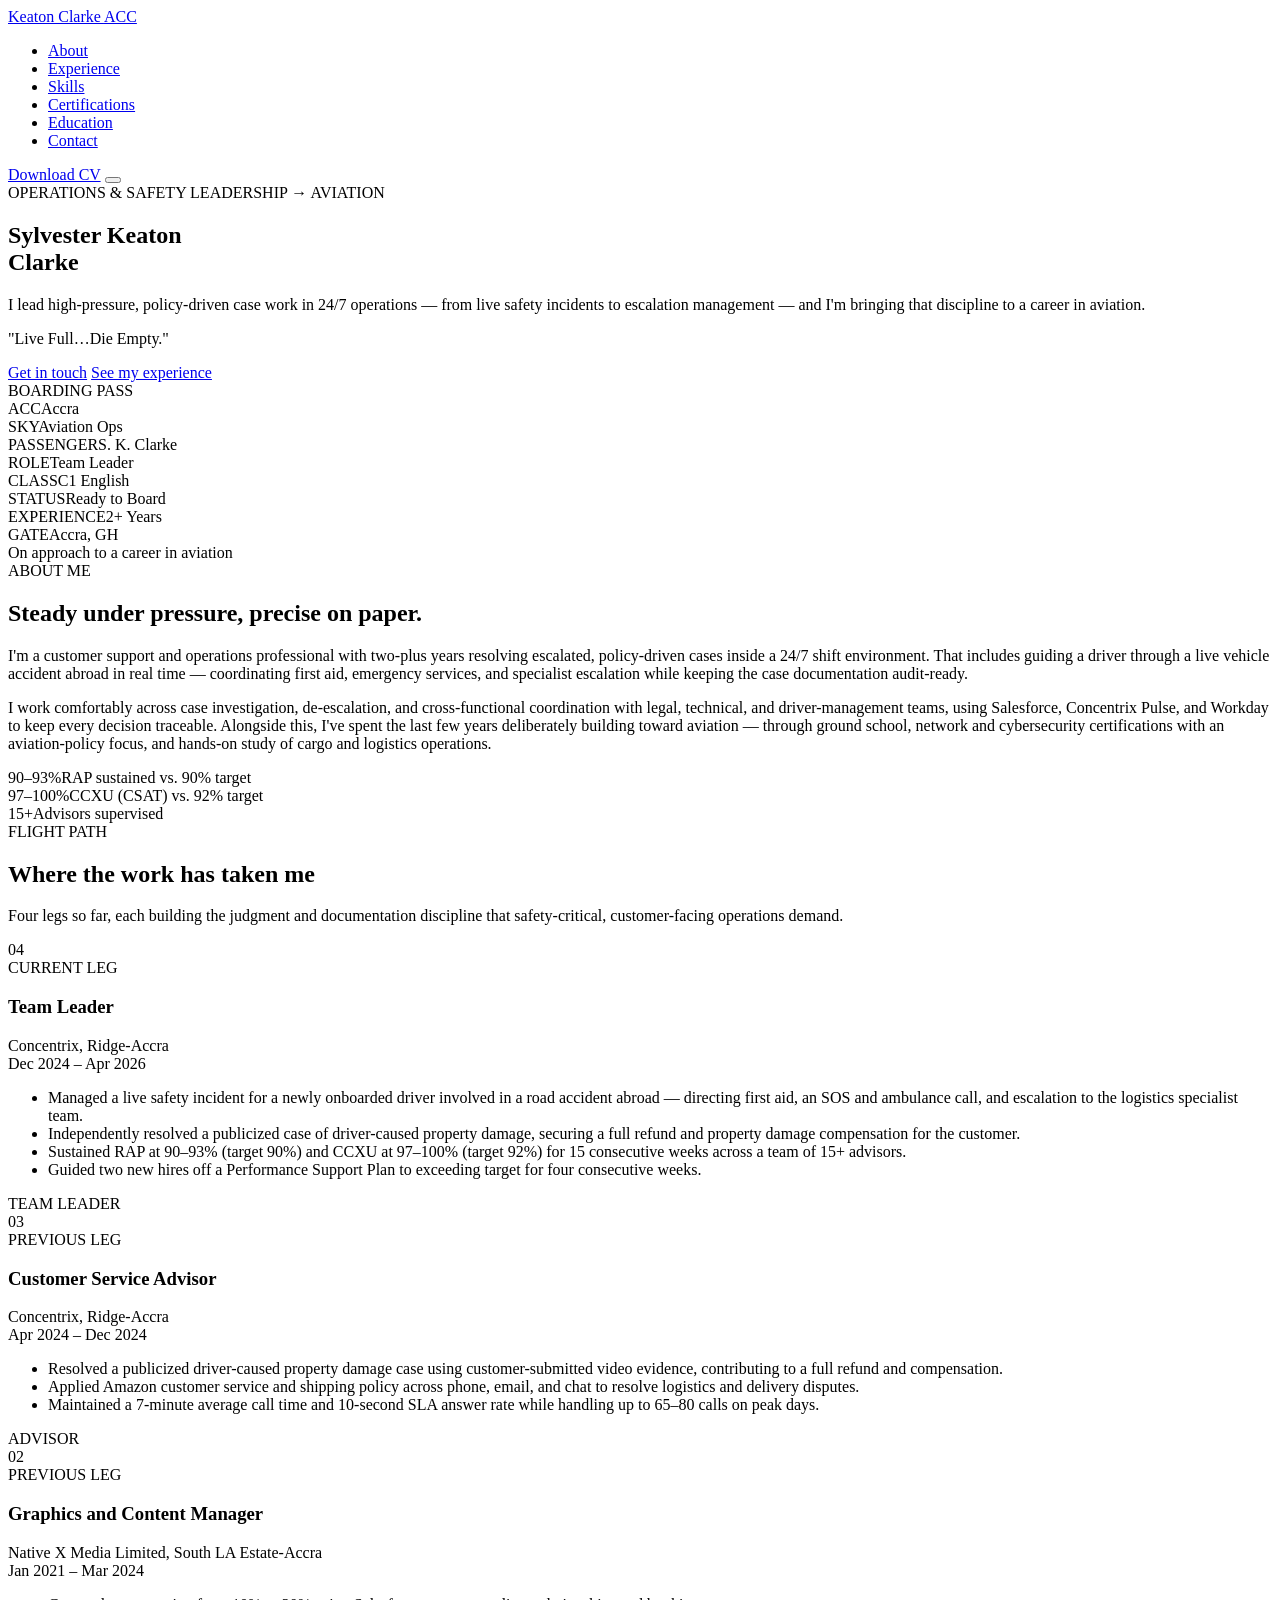
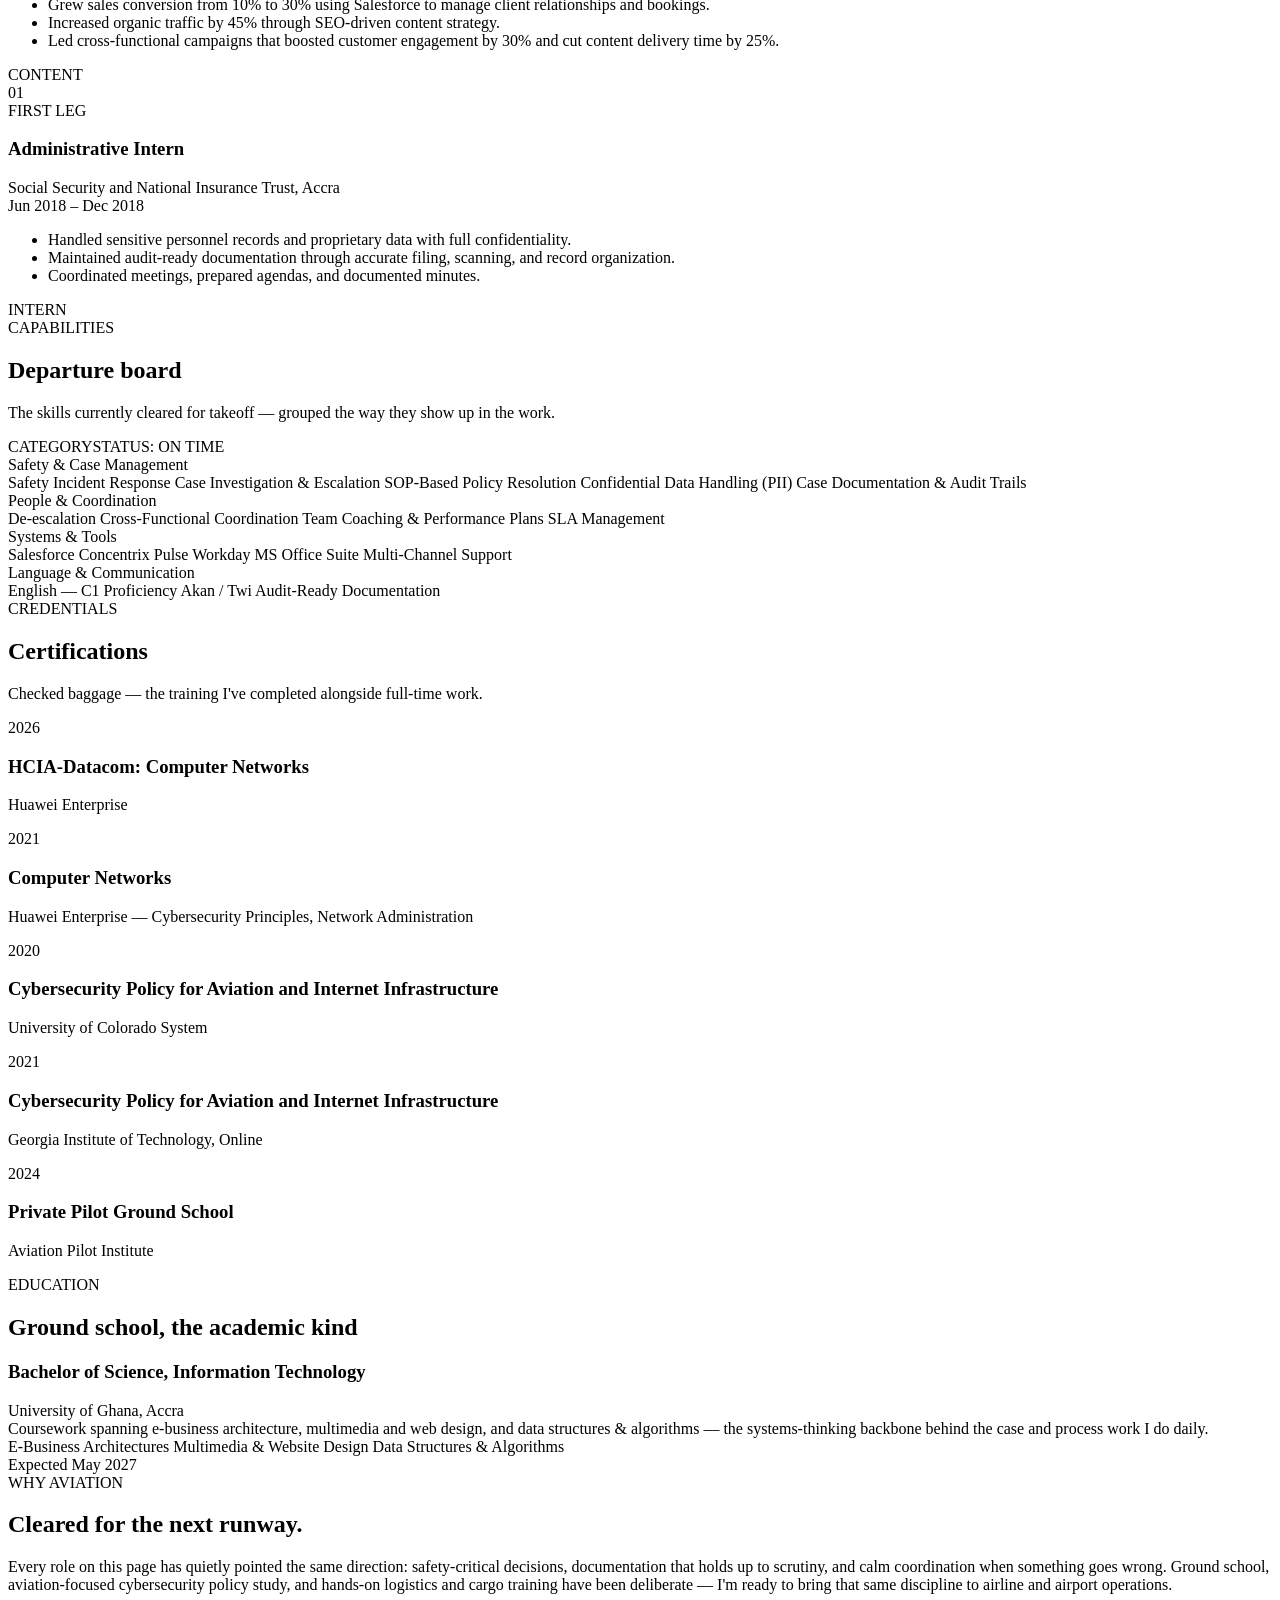
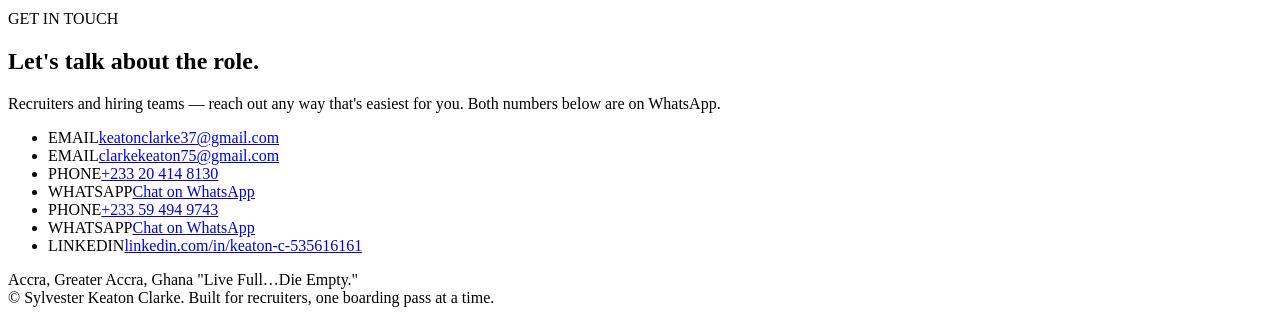
==== commit 377cf5cc: "Add files via upload" ====
--- a/index.html
+++ b/index.html
@@ -3,669 +3,349 @@
 <head>
 <meta charset="UTF-8">
 <meta name="viewport" content="width=device-width, initial-scale=1.0">
-<title>Sylvester Keaton Clarke — Duty Supervisor Candidate</title>
-<meta name="description" content="Portfolio of Sylvester Keaton Clarke — Operations & Duty Supervisor candidate, Accra.">
-<link rel="icon" href="data:image/svg+xml,%3Csvg xmlns='http://www.w3.org/2000/svg' viewBox='0 0 100 100'%3E%3Ccircle cx='50' cy='50' r='48' fill='%2317111A'/%3E%3Cpath d='M50 15 L58 45 L88 55 L58 58 L52 82 L48 82 L46 58 L12 55 L46 45 Z' fill='%23C4921B'/%3E%3C/svg%3E">
+<title>Sylvester Keaton Clarke — Aviation &amp; Operations Portfolio</title>
+<meta name="description" content="Sylvester Keaton Clarke — customer operations leader transitioning into aviation. Safety incident response, case investigation, and team leadership, Accra, Ghana.">
+<link rel="icon" href="data:image/svg+xml,<svg xmlns=%22http://www.w3.org/2000/svg%22 viewBox=%220 0 100 100%22><text y=%22.9em%22 font-size=%2290%22>✈️</text></svg>">
 <link rel="preconnect" href="https://fonts.googleapis.com">
 <link rel="preconnect" href="https://fonts.gstatic.com" crossorigin>
-<link href="https://fonts.googleapis.com/css2?family=Fraunces:ital,opsz,wght@0,9..144,300;0,9..144,500;0,9..144,600;1,9..144,400;1,9..144,500&family=Manrope:wght@400;500;600;700;800&family=JetBrains+Mono:wght@400;500;700&display=swap" rel="stylesheet">
-<style>
-  :root{
-    --ink:#17111A;
-    --ink-2:#20161C;
-    --maroon:#2A1420;
-    --pearl:#F7F3EA;
-    --pearl-dim:#EDE6D6;
-    --stone:#B7A896;
-    --stone-dim:#7d7266;
-    --gold:#C4921B;
-    --gold-bright:#E9C568;
-    --line: rgba(196,146,27,0.28);
-    --radius: 2px;
-  }
-
-  *{box-sizing:border-box;}
-  html{scroll-behavior:smooth;}
-  @media (prefers-reduced-motion: reduce){
-    html{scroll-behavior:auto;}
-    *{animation-duration:0.001ms !important; animation-iteration-count:1 !important; transition-duration:0.001ms !important;}
-  }
-
-  body{
-    margin:0;
-    background:var(--ink);
-    color:var(--pearl);
-    font-family:'Manrope',sans-serif;
-    -webkit-font-smoothing:antialiased;
-    overflow-x:hidden;
-  }
-
-  h1,h2,h3{
-    font-family:'Fraunces',serif;
-    font-weight:500;
-    margin:0;
-    letter-spacing:-0.01em;
-  }
-
-  a{color:inherit; text-decoration:none;}
-  img,svg{display:block; max-width:100%;}
-
-  .eyebrow{
-    font-family:'JetBrains Mono',monospace;
-    font-size:0.72rem;
-    letter-spacing:0.22em;
-    text-transform:uppercase;
-    color:var(--gold);
-  }
-
-  .wrap{
-    max-width:1120px;
-    margin:0 auto;
-    padding:0 32px;
-  }
-
-  ::selection{ background:var(--gold); color:var(--ink); }
-
-  a:focus-visible, button:focus-visible{
-    outline:2px solid var(--gold-bright);
-    outline-offset:3px;
-  }
-
-  /* ---------- background texture ---------- */
-  .grain{
-    position:fixed; inset:0; pointer-events:none; z-index:0; opacity:0.05; mix-blend-mode:overlay;
-  }
-
-  /* ---------- NAV ---------- */
-  header.nav{
-    position:sticky; top:0; z-index:50;
-    background:rgba(23,17,26,0.86);
-    backdrop-filter:blur(10px);
-    border-bottom:1px solid var(--line);
-  }
-  .nav-inner{
-    display:flex; align-items:center; justify-content:space-between;
-    padding:16px 32px;
-    max-width:1120px; margin:0 auto;
-  }
-  .nav-mark{
-    display:flex; align-items:center; gap:10px;
-    font-family:'JetBrains Mono',monospace;
-    font-size:0.82rem; letter-spacing:0.08em;
-  }
-  .nav-mark b{ color:var(--gold-bright); font-weight:700;}
-  .nav-links{ display:flex; gap:28px; font-size:0.82rem; letter-spacing:0.04em;}
-  .nav-links a{ color:var(--stone); position:relative; padding-bottom:4px; transition:color .2s; }
-  .nav-links a:hover{ color:var(--pearl); }
-  .nav-links a::after{
-    content:''; position:absolute; left:0; right:0; bottom:0; height:1px; background:var(--gold);
-    transform:scaleX(0); transform-origin:left; transition:transform .25s ease;
-  }
-  .nav-links a:hover::after{ transform:scaleX(1); }
-  .nav-cta{
-    font-family:'JetBrains Mono',monospace; font-size:0.75rem; letter-spacing:0.06em;
-    border:1px solid var(--gold); color:var(--gold-bright); padding:8px 16px; border-radius:1px;
-    transition:background .2s, color .2s;
-  }
-  .nav-cta:hover{ background:var(--gold); color:var(--ink); }
-  @media (max-width:760px){ .nav-links{display:none;} }
-
-  /* ---------- HERO ---------- */
-  .hero{
-    position:relative;
-    padding:76px 0 60px;
-    overflow:hidden;
-  }
-  .routeline{
-    position:absolute; top:18px; right:-40px; width:640px; max-width:70vw; opacity:0.55; z-index:0;
-  }
-  .hero .wrap{ position:relative; z-index:1; }
-
-  .hero-top{
-    display:flex; align-items:center; gap:14px; margin-bottom:34px;
-  }
-  .hero-top .rule{ flex:1; height:1px; background:var(--line); }
-
-  .boarding-pass{
-    display:grid;
-    grid-template-columns: 1.65fr 1fr;
-    background:linear-gradient(155deg, var(--ink-2), var(--maroon));
-    border:1px solid var(--line);
-    position:relative;
-    box-shadow: 0 30px 80px -30px rgba(0,0,0,0.7);
-  }
-  .boarding-pass::before{
-    /* perforation notches */
-    content:'';
-    position:absolute; top:-14px; left:calc(63% - 14px);
-    width:28px; height:28px; border-radius:50%; background:var(--ink);
-    border:1px solid var(--line);
-  }
-  .boarding-pass::after{
-    content:'';
-    position:absolute; bottom:-14px; left:calc(63% - 14px);
-    width:28px; height:28px; border-radius:50%; background:var(--ink);
-    border:1px solid var(--line);
-  }
-  .bp-main{
-    padding:46px 40px;
-    border-right:1px dashed var(--line);
-    position:relative;
-  }
-  .bp-eyebrow-row{ display:flex; justify-content:space-between; align-items:center; margin-bottom:22px;}
-  .bp-flight{ font-family:'JetBrains Mono',monospace; font-size:0.78rem; color:var(--stone); letter-spacing:0.08em; }
-  .bp-name{
-    font-size:clamp(2.1rem, 5vw, 3.4rem);
-    line-height:1.03;
-    color:var(--pearl);
-    margin-bottom:10px;
-  }
-  .bp-name em{ color:var(--gold-bright); font-style:italic; font-weight:400; }
-  .bp-role{
-    font-family:'JetBrains Mono',monospace;
-    font-size:0.92rem;
-    color:var(--gold);
-    letter-spacing:0.03em;
-    margin-bottom:22px;
-  }
-  .bp-summary{
-    color:var(--stone);
-    font-size:0.98rem;
-    line-height:1.65;
-    max-width:46ch;
-    margin-bottom:28px;
-  }
-  .bp-actions{ display:flex; gap:14px; flex-wrap:wrap; }
-  .btn{
-    font-family:'JetBrains Mono',monospace; font-size:0.78rem; letter-spacing:0.05em;
-    padding:12px 20px; border-radius:1px; display:inline-flex; align-items:center; gap:8px;
-    transition:transform .2s ease, background .2s, color .2s, border-color .2s;
-  }
-  .btn-primary{ background:var(--gold); color:var(--ink); border:1px solid var(--gold); }
-  .btn-primary:hover{ background:var(--gold-bright); border-color:var(--gold-bright); transform:translateY(-2px); }
-  .btn-ghost{ border:1px solid var(--line); color:var(--pearl); }
-  .btn-ghost:hover{ border-color:var(--gold); color:var(--gold-bright); transform:translateY(-2px); }
-
-  .bp-stub{
-    padding:40px 30px;
-    display:flex; flex-direction:column; justify-content:space-between;
-  }
-  .stub-grid{ display:grid; grid-template-columns:1fr 1fr; gap:18px 12px; margin-bottom:26px;}
-  .stub-field .k{ font-family:'JetBrains Mono',monospace; font-size:0.62rem; color:var(--stone-dim); letter-spacing:0.14em; text-transform:uppercase; margin-bottom:5px;}
-  .stub-field .v{ font-family:'JetBrains Mono',monospace; font-size:0.98rem; color:var(--pearl-dim); letter-spacing:0.02em;}
-  .stub-route{
-    display:flex; align-items:center; gap:10px; margin-bottom:22px;
-    font-family:'JetBrains Mono',monospace;
-  }
-  .stub-route .code{ font-size:1.5rem; color:var(--gold-bright); font-weight:700; }
-  .stub-route .city{ font-size:0.62rem; color:var(--stone-dim); letter-spacing:0.06em; text-transform:uppercase;}
-  .stub-route .plane{ width:26px; height:26px; opacity:0.85; }
-
-  .barcode{ display:flex; gap:2px; height:34px; align-items:stretch; margin-bottom:16px;}
-  .barcode span{ background:var(--stone-dim); flex:1; opacity:0.55;}
-  .barcode span:nth-child(3n){ background:var(--gold); opacity:0.85;}
-  .barcode span:nth-child(5n){ flex:2; }
-
-  .seal{
-    position:absolute; right:26px; bottom:-34px; width:112px; height:112px;
-    filter:drop-shadow(0 8px 16px rgba(0,0,0,0.5));
-    transform:rotate(-8deg);
-  }
-
-  @media (max-width: 780px){
-    .boarding-pass{ grid-template-columns:1fr; }
-    .bp-main{ border-right:none; border-bottom:1px dashed var(--line); }
-    .boarding-pass::before, .boarding-pass::after{ left:calc(50% - 14px); }
-    .seal{ display:none; }
-    .routeline{ display:none; }
-  }
-
-  /* ---------- STATS STRIP ---------- */
-  .stats{
-    background:var(--maroon);
-    border-top:1px solid var(--line);
-    border-bottom:1px solid var(--line);
-  }
-  .stats-grid{
-    display:grid; grid-template-columns:repeat(4,1fr);
-    padding:34px 0;
-  }
-  .stat{ text-align:center; padding:0 10px; border-right:1px solid var(--line); }
-  .stat:last-child{ border-right:none; }
-  .stat .num{ font-family:'JetBrains Mono',monospace; font-size:clamp(1.5rem,3vw,2.2rem); color:var(--gold-bright); font-weight:700; }
-  .stat .lbl{ font-size:0.72rem; color:var(--stone); letter-spacing:0.03em; margin-top:6px; line-height:1.4;}
-  @media (max-width:700px){
-    .stats-grid{ grid-template-columns:1fr 1fr; }
-    .stat{ padding:14px 6px; border-right:1px solid var(--line); }
-    .stat:nth-child(2n){ border-right:none; }
-  }
-
-  /* ---------- SECTION shared ---------- */
-  section{ padding:88px 0; position:relative; }
-  .sec-head{ display:flex; align-items:flex-end; justify-content:space-between; margin-bottom:44px; gap:20px; flex-wrap:wrap;}
-  .sec-head h2{ font-size:clamp(1.7rem,3.4vw,2.5rem); color:var(--pearl); }
-  .sec-head .num{ font-family:'JetBrains Mono',monospace; color:var(--stone-dim); font-size:0.85rem; }
-
-  /* ---------- ABOUT ---------- */
-  .about-grid{ display:grid; grid-template-columns:1.3fr 1fr; gap:60px; align-items:start;}
-  .about-text p{ color:var(--stone); line-height:1.8; font-size:1.02rem; margin-bottom:18px;}
-  .about-text strong{ color:var(--pearl-dim); font-weight:700;}
-  .lang-card{
-    border:1px solid var(--line); padding:26px; background:var(--ink-2);
-  }
-  .lang-card .k{ font-family:'JetBrains Mono',monospace; font-size:0.7rem; letter-spacing:0.14em; text-transform:uppercase; color:var(--gold); margin-bottom:14px;}
-  .lang-row{ display:flex; justify-content:space-between; font-size:0.92rem; padding:10px 0; border-bottom:1px solid var(--line); color:var(--pearl-dim);}
-  .lang-row:last-child{ border-bottom:none;}
-  .lang-row span.tag{ font-family:'JetBrains Mono',monospace; font-size:0.68rem; color:var(--stone-dim);}
-  @media (max-width:820px){ .about-grid{ grid-template-columns:1fr; } }
-
-  /* ---------- DEPARTURE BOARD (Experience) ---------- */
-  .board{
-    background:#0F0A11;
-    border:1px solid var(--line);
-    padding:0;
-  }
-  .board-head{
-    display:grid; grid-template-columns: 110px 1.4fr 1fr 130px;
-    padding:16px 24px;
-    font-family:'JetBrains Mono',monospace; font-size:0.68rem; letter-spacing:0.14em; text-transform:uppercase;
-    color:var(--stone-dim);
-    border-bottom:1px solid var(--line);
-  }
-  .flight-row{
-    border-bottom:1px solid rgba(196,146,27,0.14);
-    opacity:0; transform:translateY(14px);
-    transition:opacity .6s ease, transform .6s ease;
-  }
-  .flight-row.show{ opacity:1; transform:translateY(0); }
-  .flight-row:last-child{ border-bottom:none; }
-  .flight-summary{
-    display:grid; grid-template-columns: 110px 1.4fr 1fr 130px;
-    padding:22px 24px;
-    align-items:center;
-    gap:10px;
-  }
-  .flight-summary .date{ font-family:'JetBrains Mono',monospace; font-size:0.76rem; color:var(--gold); }
-  .flight-summary .role{ color:var(--pearl); font-size:1.04rem; font-weight:700; font-family:'Manrope',sans-serif;}
-  .flight-summary .company{ color:var(--stone); font-size:0.88rem; }
-  .flight-summary .status{
-    font-family:'JetBrains Mono',monospace; font-size:0.66rem; letter-spacing:0.08em; text-transform:uppercase;
-    justify-self:start;
-    padding:5px 10px; border:1px solid var(--gold); color:var(--gold-bright);
-  }
-  .flight-details{ padding:0 24px 26px 24px; }
-  .flight-details ul{ margin:0; padding-left:18px; color:var(--stone); font-size:0.94rem; line-height:1.7; }
-  .flight-details li{ margin-bottom:8px; }
-  .flight-details li::marker{ color:var(--gold); }
-
-  @media (max-width:760px){
-    .board-head{ display:none; }
-    .flight-summary{ grid-template-columns:1fr; gap:6px; }
-    .flight-summary .status{ justify-self:start; margin-top:4px;}
-  }
-
-  /* ---------- SKILLS ---------- */
-  .chips{ display:flex; flex-wrap:wrap; gap:12px; }
-  .chip{
-    border:1px solid var(--line); padding:10px 16px; font-size:0.85rem; color:var(--pearl-dim);
-    font-family:'JetBrains Mono',monospace; letter-spacing:0.01em;
-    transition:border-color .2s, color .2s, transform .2s;
-  }
-  .chip:hover{ border-color:var(--gold); color:var(--gold-bright); transform:translateY(-2px); }
-
-  /* ---------- CERT / EDU ---------- */
-  .ticket-grid{ display:grid; grid-template-columns:1fr 1fr; gap:28px; }
-  .ticket{
-    background:var(--ink-2); border:1px solid var(--line); padding:30px 28px; position:relative;
-  }
-  .ticket h3{ font-size:1.2rem; color:var(--pearl); margin-bottom:18px; }
-  .ticket .item{ padding:12px 0; border-top:1px dashed var(--line); }
-  .ticket .item:first-of-type{ border-top:none; }
-  .ticket .item .t{ color:var(--pearl-dim); font-size:0.94rem; font-weight:700;}
-  .ticket .item .d{ color:var(--stone-dim); font-size:0.78rem; font-family:'JetBrains Mono',monospace; margin-top:4px;}
-  @media (max-width:820px){ .ticket-grid{ grid-template-columns:1fr; } }
-
-  /* ---------- CONTACT ---------- */
-  .contact{
-    background:linear-gradient(180deg, var(--maroon), var(--ink));
-    border-top:1px solid var(--line);
-  }
-  .contact-head{ text-align:center; max-width:640px; margin:0 auto 50px; }
-  .contact-head .eyebrow{ display:block; margin-bottom:14px; }
-  .contact-head h2{ font-size:clamp(2rem,4.4vw,3rem); margin-bottom:16px; }
-  .contact-head p{ color:var(--stone); font-size:1rem; }
-
-  .contact-grid{ display:grid; grid-template-columns:repeat(3,1fr); gap:18px; margin-bottom:56px;}
-  .ccard{
-    border:1px solid var(--line); padding:24px; display:flex; flex-direction:column; gap:14px;
-    transition:border-color .2s, transform .2s; background:rgba(23,17,26,0.4);
-  }
-  .ccard:hover{ border-color:var(--gold); transform:translateY(-3px); }
-  .ccard .icon{ width:26px; height:26px; color:var(--gold-bright); }
-  .ccard .k{ font-family:'JetBrains Mono',monospace; font-size:0.65rem; letter-spacing:0.14em; text-transform:uppercase; color:var(--stone-dim);}
-  .ccard .v{ color:var(--pearl); font-size:0.98rem; word-break:break-word; }
-  .ccard .wa{ font-family:'JetBrains Mono',monospace; font-size:0.66rem; color:var(--gold); letter-spacing:0.06em; }
-  @media (max-width:820px){ .contact-grid{ grid-template-columns:1fr; } }
-
-  .quote-block{
-    text-align:center; padding:50px 20px 10px; border-top:1px solid var(--line); margin-top:10px;
-  }
-  .quote-block .q{
-    font-family:'Fraunces',serif; font-style:italic; font-weight:400;
-    font-size:clamp(1.6rem,4vw,2.6rem); color:var(--gold-bright); letter-spacing:0.01em;
-  }
-  .quote-block .attrib{ margin-top:14px; font-family:'JetBrains Mono',monospace; font-size:0.72rem; color:var(--stone-dim); letter-spacing:0.1em; text-transform:uppercase;}
-
-  footer{
-    text-align:center; padding:28px 20px 40px; font-family:'JetBrains Mono',monospace;
-    font-size:0.7rem; color:var(--stone-dim); letter-spacing:0.05em;
-  }
-
-  .reveal{ opacity:0; transform:translateY(16px); transition:opacity .7s ease, transform .7s ease; }
-  .reveal.show{ opacity:1; transform:translateY(0); }
-</style>
+<link href="https://fonts.googleapis.com/css2?family=Fraunces:opsz,wght@9..144,400;9..144,500;9..144,600;9..144,700&family=Inter:wght@400;500;600;700&family=Space+Grotesk:wght@500;600&display=swap" rel="stylesheet">
+<link rel="stylesheet" href="styles.css">
 </head>
 <body>
 
-<svg class="grain" width="100%" height="100%">
-  <filter id="n"><feTurbulence type="fractalNoise" baseFrequency="0.9" numOctaves="2" stitchTiles="stitch"/></filter>
-  <rect width="100%" height="100%" filter="url(#n)"/>
-</svg>
-
-<header class="nav">
-  <div class="nav-inner">
-    <div class="nav-mark"><b>S.K.C.</b> <span style="color:var(--stone-dim)">/ ACC → AUH</span></div>
-    <nav class="nav-links">
-      <a href="#about">About</a>
-      <a href="#experience">Experience</a>
-      <a href="#skills">Skills</a>
-      <a href="#credentials">Credentials</a>
+<header class="site-header" id="siteHeader">
+  <div class="wrap ticket-strip">
+    <a href="#top" class="brand">Keaton Clarke <span class="code">ACC</span></a>
+    <nav>
+      <ul class="nav-links">
+        <li><a href="#about">About</a></li>
+        <li><a href="#experience">Experience</a></li>
+        <li><a href="#skills">Skills</a></li>
+        <li><a href="#certifications">Certifications</a></li>
+        <li><a href="#education">Education</a></li>
+        <li><a href="#contact">Contact</a></li>
+      </ul>
     </nav>
-    <a class="nav-cta" href="#contact">Contact</a>
+    <div class="nav-cta">
+      <a class="btn btn-ghost" href="assets/Sylvester-Keaton-Clarke-Resume.pdf" target="_blank" rel="noopener">Download CV</a>
+      <button class="nav-toggle" id="navToggle" aria-label="Toggle menu" aria-expanded="false"><span></span></button>
+    </div>
   </div>
 </header>
 
-<section class="hero">
-  <svg class="routeline" viewBox="0 0 640 220" fill="none">
-    <path d="M20 190 C 200 40, 420 40, 610 30" stroke="#C4921B" stroke-width="1" stroke-dasharray="4 8" opacity="0.7"/>
-    <circle cx="20" cy="190" r="4" fill="#E9C568"/>
-    <circle cx="610" cy="30" r="4" fill="#E9C568"/>
-    <g transform="translate(300,68) rotate(-18)">
-      <path d="M0 0 L34 6 L46 0 L34 -6 Z M14 -3 L14 -16 L20 -12 L20 2 Z M14 3 L14 16 L20 12 L20 -2 Z" fill="#E9C568"/>
-    </g>
-  </svg>
-
-  <div class="wrap">
-    <div class="hero-top">
-      <span class="eyebrow">Boarding Pass · Career Transfer</span>
-      <div class="rule"></div>
-      <span class="eyebrow">Accra, Ghana</span>
-    </div>
-
-    <div class="boarding-pass">
-      <div class="bp-main">
-        <div class="bp-eyebrow-row">
-          <span class="bp-flight">FLIGHT SKC · CLASS: OPERATIONS</span>
-        </div>
-        <h1 class="bp-name">Sylvester Keaton<br><em>Clarke</em></h1>
-        <div class="bp-role">DUTY SUPERVISOR CANDIDATE — ETIHAD AIRWAYS, ACCRA</div>
-        <p class="bp-summary">Two years directing shift-based teams to zero missed compliance targets under deadline pressure — now completing aviation-specific training to bring that discipline to airport operations.</p>
-        <div class="bp-actions">
-          <a class="btn btn-primary" href="mailto:keatonclarke37@gmail.com">Email Me</a>
-          <a class="btn btn-ghost" href="https://wa.me/233204148130" target="_blank" rel="noopener">WhatsApp</a>
-          <a class="btn btn-ghost" href="https://www.linkedin.com/in/keaton-c-535616161" target="_blank" rel="noopener">LinkedIn</a>
-        </div>
-      </div>
-      <div class="bp-stub">
+<main id="top">
+
+  <!-- HERO -->
+  <section class="hero">
+    <div class="wrap">
+      <div class="hero-copy">
+        <span class="eyebrow-route"><span class="dash"></span>OPERATIONS &amp; SAFETY LEADERSHIP → AVIATION</span>
+        <h1>Sylvester Keaton<br>Clarke</h1>
+        <p class="role">I lead high-pressure, policy-driven case work in 24/7 operations — from live safety incidents to escalation management — and I'm bringing that discipline to a career in aviation.</p>
+        <p class="quote-line">"Live Full…Die Empty."</p>
+        <div class="hero-ctas">
+          <a class="btn btn-primary" href="#contact">Get in touch</a>
+          <a class="btn btn-ghost" href="#experience">See my experience</a>
+        </div>
+      </div>
+
+      <div class="boarding-pass" aria-hidden="false">
+        <div class="bp-photo" style="background-image:url('https://images.unsplash.com/photo-1682613374824-28c3cc6066a3?q=80&amp;w=1200&amp;auto=format&amp;fit=crop');">
+          <span class="bp-tag">BOARDING PASS</span>
+        </div>
+        <div class="bp-body">
+          <div class="bp-route">
+            <div class="city"><span class="code">ACC</span><span class="place">Accra</span></div>
+            <div class="plane-path"></div>
+            <div class="city"><span class="code">SKY</span><span class="place">Aviation Ops</span></div>
+          </div>
+          <div class="bp-grid">
+            <div><span class="k">PASSENGER</span><span class="v">S. K. Clarke</span></div>
+            <div><span class="k">ROLE</span><span class="v">Team Leader</span></div>
+            <div><span class="k">CLASS</span><span class="v">C1 English</span></div>
+            <div><span class="k">STATUS</span><span class="v">Ready to Board</span></div>
+            <div><span class="k">EXPERIENCE</span><span class="v">2+ Years</span></div>
+            <div><span class="k">GATE</span><span class="v">Accra, GH</span></div>
+          </div>
+          <div class="bp-perf"></div>
+        </div>
+      </div>
+    </div>
+  </section>
+
+  <!-- ABOUT -->
+  <section id="about" class="alt">
+    <div class="wrap about-grid">
+      <div class="about-photo" style="background-image:url('https://images.unsplash.com/photo-1682613374824-28c3cc6066a3?q=80&amp;w=900&amp;auto=format&amp;fit=crop&amp;crop=left');">
+        <span class="caption">On approach to a career in aviation</span>
+      </div>
+      <div>
+        <span class="eyebrow-route"><span class="dash"></span>ABOUT ME</span>
+        <h2>Steady under pressure, precise on paper.</h2>
+        <p>I'm a customer support and operations professional with two-plus years resolving escalated, policy-driven cases inside a 24/7 shift environment. That includes guiding a driver through a live vehicle accident abroad in real time — coordinating first aid, emergency services, and specialist escalation while keeping the case documentation audit-ready.</p>
+        <p>I work comfortably across case investigation, de-escalation, and cross-functional coordination with legal, technical, and driver-management teams, using Salesforce, Concentrix Pulse, and Workday to keep every decision traceable. Alongside this, I've spent the last few years deliberately building toward aviation — through ground school, network and cybersecurity certifications with an aviation-policy focus, and hands-on study of cargo and logistics operations.</p>
+        <div class="stat-row">
+          <div class="stat"><span class="num">90–93%</span><span class="label">RAP sustained vs. 90% target</span></div>
+          <div class="stat"><span class="num">97–100%</span><span class="label">CCXU (CSAT) vs. 92% target</span></div>
+          <div class="stat"><span class="num">15+</span><span class="label">Advisors supervised</span></div>
+        </div>
+      </div>
+    </div>
+  </section>
+
+  <!-- EXPERIENCE -->
+  <section id="experience">
+    <div class="wrap">
+      <div class="section-head">
+        <span class="eyebrow-route"><span class="dash"></span>FLIGHT PATH</span>
+        <h2>Where the work has taken me</h2>
+        <p>Four legs so far, each building the judgment and documentation discipline that safety-critical, customer-facing operations demand.</p>
+      </div>
+
+      <div class="flight-path">
+
+        <div class="leg">
+          <div class="leg-marker">04</div>
+          <div class="stub">
+            <div class="stub-main">
+              <div class="stub-flightno">CURRENT LEG</div>
+              <h3>Team Leader</h3>
+              <div class="org">Concentrix, Ridge-Accra</div>
+              <div class="dates">Dec 2024 – Apr 2026</div>
+              <ul>
+                <li>Managed a live safety incident for a newly onboarded driver involved in a road accident abroad — directing first aid, an SOS and ambulance call, and escalation to the logistics specialist team.</li>
+                <li>Independently resolved a publicized case of driver-caused property damage, securing a full refund and property damage compensation for the customer.</li>
+                <li>Sustained RAP at 90–93% (target 90%) and CCXU at 97–100% (target 92%) for 15 consecutive weeks across a team of 15+ advisors.</li>
+                <li>Guided two new hires off a Performance Support Plan to exceeding target for four consecutive weeks.</li>
+              </ul>
+            </div>
+            <div class="stub-side">TEAM LEADER</div>
+          </div>
+        </div>
+
+        <div class="leg">
+          <div class="leg-marker">03</div>
+          <div class="stub">
+            <div class="stub-main">
+              <div class="stub-flightno">PREVIOUS LEG</div>
+              <h3>Customer Service Advisor</h3>
+              <div class="org">Concentrix, Ridge-Accra</div>
+              <div class="dates">Apr 2024 – Dec 2024</div>
+              <ul>
+                <li>Resolved a publicized driver-caused property damage case using customer-submitted video evidence, contributing to a full refund and compensation.</li>
+                <li>Applied Amazon customer service and shipping policy across phone, email, and chat to resolve logistics and delivery disputes.</li>
+                <li>Maintained a 7-minute average call time and 10-second SLA answer rate while handling up to 65–80 calls on peak days.</li>
+              </ul>
+            </div>
+            <div class="stub-side">ADVISOR</div>
+          </div>
+        </div>
+
+        <div class="leg">
+          <div class="leg-marker">02</div>
+          <div class="stub">
+            <div class="stub-main">
+              <div class="stub-flightno">PREVIOUS LEG</div>
+              <h3>Graphics and Content Manager</h3>
+              <div class="org">Native X Media Limited, South LA Estate-Accra</div>
+              <div class="dates">Jan 2021 – Mar 2024</div>
+              <ul>
+                <li>Grew sales conversion from 10% to 30% using Salesforce to manage client relationships and bookings.</li>
+                <li>Increased organic traffic by 45% through SEO-driven content strategy.</li>
+                <li>Led cross-functional campaigns that boosted customer engagement by 30% and cut content delivery time by 25%.</li>
+              </ul>
+            </div>
+            <div class="stub-side">CONTENT</div>
+          </div>
+        </div>
+
+        <div class="leg">
+          <div class="leg-marker">01</div>
+          <div class="stub">
+            <div class="stub-main">
+              <div class="stub-flightno">FIRST LEG</div>
+              <h3>Administrative Intern</h3>
+              <div class="org">Social Security and National Insurance Trust, Accra</div>
+              <div class="dates">Jun 2018 – Dec 2018</div>
+              <ul>
+                <li>Handled sensitive personnel records and proprietary data with full confidentiality.</li>
+                <li>Maintained audit-ready documentation through accurate filing, scanning, and record organization.</li>
+                <li>Coordinated meetings, prepared agendas, and documented minutes.</li>
+              </ul>
+            </div>
+            <div class="stub-side">INTERN</div>
+          </div>
+        </div>
+
+      </div>
+    </div>
+  </section>
+
+  <!-- SKILLS: DEPARTURE BOARD -->
+  <section id="skills" class="alt">
+    <div class="wrap">
+      <div class="section-head">
+        <span class="eyebrow-route"><span class="dash"></span>CAPABILITIES</span>
+        <h2>Departure board</h2>
+        <p>The skills currently cleared for takeoff — grouped the way they show up in the work.</p>
+      </div>
+
+      <div class="board" id="skillsBoard">
+        <div class="board-caption"><span>CATEGORY</span><span>STATUS: ON TIME</span></div>
+
+        <div class="board-row">
+          <div class="cat">Safety &amp; Case Management</div>
+          <div class="flap-set">
+            <span class="flap">Safety Incident Response</span>
+            <span class="flap">Case Investigation &amp; Escalation</span>
+            <span class="flap">SOP-Based Policy Resolution</span>
+            <span class="flap">Confidential Data Handling (PII)</span>
+            <span class="flap">Case Documentation &amp; Audit Trails</span>
+          </div>
+        </div>
+
+        <div class="board-row">
+          <div class="cat">People &amp; Coordination</div>
+          <div class="flap-set">
+            <span class="flap">De-escalation</span>
+            <span class="flap">Cross-Functional Coordination</span>
+            <span class="flap">Team Coaching &amp; Performance Plans</span>
+            <span class="flap">SLA Management</span>
+          </div>
+        </div>
+
+        <div class="board-row">
+          <div class="cat">Systems &amp; Tools</div>
+          <div class="flap-set">
+            <span class="flap">Salesforce</span>
+            <span class="flap">Concentrix Pulse</span>
+            <span class="flap">Workday</span>
+            <span class="flap">MS Office Suite</span>
+            <span class="flap">Multi-Channel Support</span>
+          </div>
+        </div>
+
+        <div class="board-row">
+          <div class="cat">Language &amp; Communication</div>
+          <div class="flap-set">
+            <span class="flap">English — C1 Proficiency</span>
+            <span class="flap">Akan / Twi</span>
+            <span class="flap">Audit-Ready Documentation</span>
+          </div>
+        </div>
+      </div>
+    </div>
+  </section>
+
+  <!-- CERTIFICATIONS -->
+  <section id="certifications">
+    <div class="wrap">
+      <div class="section-head">
+        <span class="eyebrow-route"><span class="dash"></span>CREDENTIALS</span>
+        <h2>Certifications</h2>
+        <p>Checked baggage — the training I've completed alongside full-time work.</p>
+      </div>
+
+      <div class="tag-grid">
+        <div class="tag">
+          <span class="year">2026</span>
+          <h3>HCIA-Datacom: Computer Networks</h3>
+          <p>Huawei Enterprise</p>
+        </div>
+        <div class="tag">
+          <span class="year">2021</span>
+          <h3>Computer Networks</h3>
+          <p>Huawei Enterprise — Cybersecurity Principles, Network Administration</p>
+        </div>
+        <div class="tag">
+          <span class="year">2020</span>
+          <h3>Cybersecurity Policy for Aviation and Internet Infrastructure</h3>
+          <p>University of Colorado System</p>
+        </div>
+        <div class="tag">
+          <span class="year">2021</span>
+          <h3>Cybersecurity Policy for Aviation and Internet Infrastructure</h3>
+          <p>Georgia Institute of Technology, Online</p>
+        </div>
+        <div class="tag">
+          <span class="year">2024</span>
+          <h3>Private Pilot Ground School</h3>
+          <p>Aviation Pilot Institute</p>
+        </div>
+      </div>
+    </div>
+  </section>
+
+  <!-- EDUCATION -->
+  <section id="education" class="alt">
+    <div class="wrap">
+      <div class="section-head">
+        <span class="eyebrow-route"><span class="dash"></span>EDUCATION</span>
+        <h2>Ground school, the academic kind</h2>
+      </div>
+
+      <div class="edu-card">
         <div>
-          <div class="stub-route">
-            <span class="code">ACC</span>
-            <svg class="plane" viewBox="0 0 100 24" fill="none"><path d="M2 12 H90 M78 4 L94 12 L78 20" stroke="#E9C568" stroke-width="2"/></svg>
-            <span class="code">AUH</span>
-          </div>
-          <div class="stub-grid">
-            <div class="stub-field"><div class="k">Passenger</div><div class="v">S. K. Clarke</div></div>
-            <div class="stub-field"><div class="k">Seat</div><div class="v">Leadership</div></div>
-            <div class="stub-field"><div class="k">Gate</div><div class="v">Ready</div></div>
-            <div class="stub-field"><div class="k">Status</div><div class="v">Confirmed</div></div>
-          </div>
-        </div>
-        <div>
-          <div class="barcode">
-            <span></span><span></span><span></span><span></span><span></span><span></span><span></span><span></span><span></span><span></span><span></span><span></span>
-          </div>
-        </div>
-      </div>
-
-      <svg class="seal" viewBox="0 0 120 120">
-        <circle cx="60" cy="60" r="52" fill="none" stroke="#C4921B" stroke-width="2"/>
-        <circle cx="60" cy="60" r="44" fill="none" stroke="#C4921B" stroke-width="1" stroke-dasharray="2 4"/>
-        <path id="curve" d="M 16,60 A 44,44 0 1,1 104,60" fill="none"/>
-        <text font-family="JetBrains Mono, monospace" font-size="8.2" fill="#E9C568" letter-spacing="1.5">
-          <textPath href="#curve" startOffset="2">LIVE FULL &#8226; DIE EMPTY &#8226;</textPath>
-        </text>
-        <g transform="translate(48,50)">
-          <path d="M0 12 L24 12 M18 6 L30 12 L18 18" stroke="#C4921B" stroke-width="1.6" fill="none"/>
-        </g>
-      </svg>
-    </div>
-  </div>
-</section>
-
-<div class="stats">
-  <div class="wrap stats-grid">
-    <div class="stat"><div class="num">15/15</div><div class="lbl">Consecutive weeks,<br>zero missed targets</div></div>
-    <div class="stat"><div class="num">15+</div><div class="lbl">Advisors led<br>through daily shift ops</div></div>
-    <div class="stat"><div class="num">5</div><div class="lbl">Core compliance<br>thresholds sustained</div></div>
-    <div class="stat"><div class="num">2yrs</div><div class="lbl">Shift-based<br>operations leadership</div></div>
-  </div>
-</div>
-
-<section id="about">
-  <div class="wrap">
-    <div class="sec-head">
-      <h2>About</h2>
-      <span class="num">01 / SUMMARY</span>
-    </div>
-    <div class="about-grid">
-      <div class="about-text reveal">
-        <p>Safety-conscious operations professional with <strong>two years of experience directing shift-based teams</strong> to consistent performance and regulatory compliance in deadline-driven, service-critical environments.</p>
-        <p>Delivered a <strong>15-consecutive-week run with zero missed compliance targets</strong> across five core thresholds while supervising a 15-plus person team, and maintained a confidential records system inside a regulated statutory institution with strict discretion.</p>
-        <p>Led real-time responses to a <strong>company-wide system outage</strong> and a <strong>customer medical emergency</strong>, coordinating cross-functionally with senior leadership, quality assurance, and external parties under pressure to reach fast, compliant resolutions.</p>
-        <p>Currently completing a <strong>Pilot Institute course in crew resource management and scheduling</strong> alongside an aviation certification — deliberate preparation for the transition into airport operations.</p>
-      </div>
-      <div class="lang-card reveal">
-        <div class="k">Languages</div>
-        <div class="lang-row"><span>English</span><span class="tag">FLUENT</span></div>
-        <div class="lang-row"><span>Akan (Twi)</span><span class="tag">FLUENT</span></div>
-      </div>
-    </div>
-  </div>
-</section>
-
-<section id="experience">
-  <div class="wrap">
-    <div class="sec-head">
-      <h2>Flight History</h2>
-      <span class="num">02 / EXPERIENCE</span>
-    </div>
-
-    <div class="board">
-      <div class="board-head">
-        <div>DATE</div><div>ROLE</div><div>COMPANY</div><div>STATUS</div>
-      </div>
-
-      <div class="flight-row">
-        <div class="flight-summary">
-          <div class="date">2024–2026</div>
-          <div class="role">Team Leader</div>
-          <div class="company">Concentrix, Ridge-Accra</div>
-          <div class="status">Landed</div>
-        </div>
-        <div class="flight-details">
-          <ul>
-            <li>Directed a 15-plus person advisor team through daily shift operations, sustaining all 5 core performance and compliance thresholds without a single missed target across 15 consecutive weeks — a result that led to 3 team members earning promotion into permanent management roles.</li>
-            <li>Led the team's real-time response to a company-wide system outage affecting order placement and tracking: deployed two agents to proactively call affected customers, then escalated a compliant compensation plan to senior leadership and QA for same-day sign-off — later adopted as the team's standard outage protocol.</li>
-            <li>Took direct control of an escalated call during a customer medical emergency, coordinating in real time with the delivery driver and emergency services, then personally issued a full refund and written follow-up apology.</li>
-            <li>Covered rotating night, weekend, and holiday shifts, including all-hands coverage during unplanned volume surges, balancing escalated calls, real-time client updates, and AHT targets simultaneously.</li>
-            <li>Coached two newly onboarded advisors through a formal Performance Suggestion Plan, raising compliance metrics to 91% and 100% within four consecutive weeks, exceeding the 90%/92% regulatory thresholds.</li>
+          <h3>Bachelor of Science, Information Technology</h3>
+          <div class="school">University of Ghana, Accra</div>
+          <p style="margin:0;">Coursework spanning e-business architecture, multimedia and web design, and data structures &amp; algorithms — the systems-thinking backbone behind the case and process work I do daily.</p>
+          <div class="course-tags">
+            <span>E-Business Architectures</span>
+            <span>Multimedia &amp; Website Design</span>
+            <span>Data Structures &amp; Algorithms</span>
+          </div>
+        </div>
+        <div class="edu-meta">
+          <span class="status">Expected May 2027</span>
+        </div>
+      </div>
+    </div>
+  </section>
+
+  <!-- MISSION / RUNWAY -->
+  <section class="runway" style="--runway-img:url('https://images.unsplash.com/photo-1446505673095-d7a5ada6aced?q=80&amp;w=1600&amp;auto=format&amp;fit=crop');">
+    <div class="wrap">
+      <span class="eyebrow-route" style="color:var(--bronze-bright);"><span class="dash" style="background:var(--bronze-bright);"></span>WHY AVIATION</span>
+      <h2>Cleared for the next runway.</h2>
+      <p>Every role on this page has quietly pointed the same direction: safety-critical decisions, documentation that holds up to scrutiny, and calm coordination when something goes wrong. Ground school, aviation-focused cybersecurity policy study, and hands-on logistics and cargo training have been deliberate — I'm ready to bring that same discipline to airline and airport operations.</p>
+    </div>
+  </section>
+
+  <!-- CONTACT -->
+  <section id="contact">
+    <div class="wrap">
+      <div class="contact-shell">
+        <div class="contact-top">
+          <div>
+            <span class="eyebrow-route" style="color:var(--bronze-bright);"><span class="dash" style="background:var(--bronze-bright);"></span>GET IN TOUCH</span>
+            <h2>Let's talk about the role.</h2>
+            <p class="lead">Recruiters and hiring teams — reach out any way that's easiest for you. Both numbers below are on WhatsApp.</p>
+          </div>
+          <ul class="contact-list">
+            <li><span class="k">EMAIL</span><a href="mailto:keatonclarke37@gmail.com">keatonclarke37@gmail.com</a></li>
+            <li><span class="k">EMAIL</span><a href="mailto:clarkekeaton75@gmail.com">clarkekeaton75@gmail.com</a></li>
+            <li><span class="k">PHONE</span><a href="tel:+233204148130">+233 20 414 8130</a></li>
+            <li><span class="k">WHATSAPP</span><a href="https://wa.me/233204148130" target="_blank" rel="noopener">Chat on WhatsApp</a></li>
+            <li><span class="k">PHONE</span><a href="tel:+233594949743">+233 59 494 9743</a></li>
+            <li><span class="k">WHATSAPP</span><a href="https://wa.me/233594949743" target="_blank" rel="noopener">Chat on WhatsApp</a></li>
+            <li><span class="k">LINKEDIN</span><a href="https://www.linkedin.com/in/keaton-c-535616161" target="_blank" rel="noopener">linkedin.com/in/keaton-c-535616161</a></li>
           </ul>
         </div>
-      </div>
-
-      <div class="flight-row">
-        <div class="flight-summary">
-          <div class="date">Apr–Dec 2024</div>
-          <div class="role">Customer Service Advisor</div>
-          <div class="company">Concentrix, Ridge-Accra</div>
-          <div class="status">Landed</div>
-        </div>
-        <div class="flight-details">
-          <ul>
-            <li>Maintained a 7-minute average call handle time across a department volume of 65 calls per day by applying structured problem-solving, supporting consistent attainment of service-level targets.</li>
-            <li>Resolved customer inquiries and escalations in real time across phone, email, and chat channels under service-level pressure, improving customer satisfaction scores.</li>
-          </ul>
-        </div>
-      </div>
-
-      <div class="flight-row">
-        <div class="flight-summary">
-          <div class="date">2021–2024</div>
-          <div class="role">Graphics &amp; Content Manager</div>
-          <div class="company">Native X Media Ltd, Accra</div>
-          <div class="status">Landed</div>
-        </div>
-        <div class="flight-details">
-          <ul>
-            <li>Streamlined editorial workflows and production calendars aligned to business objectives, cutting content delivery time by 25%.</li>
-            <li>Directed and mentored a small creative team while coordinating designers, developers, and external stakeholders, ensuring on-time, on-brand delivery across all managed projects and budgets.</li>
-          </ul>
-        </div>
-      </div>
-
-      <div class="flight-row">
-        <div class="flight-summary">
-          <div class="date">Jun–Dec 2018</div>
-          <div class="role">Administrative Intern</div>
-          <div class="company">SSNIT, Accra</div>
-          <div class="status">Landed</div>
-        </div>
-        <div class="flight-details">
-          <ul>
-            <li>Maintained a confidential records system for personnel and institutional data with strict discretion inside a regulated statutory pension institution, ensuring full compliance with recordkeeping and data-handling standards.</li>
-            <li>Coordinated internal meeting scheduling, agenda preparation, and minute-taking, keeping cross-team communication with senior staff clear and on track.</li>
-            <li>Gained direct exposure to institutional compliance procedures by shadowing SSNIT professionals across daily regulatory operations.</li>
-          </ul>
-        </div>
-      </div>
-    </div>
-  </div>
-</section>
-
-<section id="skills">
-  <div class="wrap">
-    <div class="sec-head">
-      <h2>Core Skills</h2>
-      <span class="num">03 / CAPABILITIES</span>
-    </div>
-    <div class="chips reveal">
-      <span class="chip">Shift-Based Operations Supervision</span>
-      <span class="chip">Emergency &amp; Crisis Response</span>
-      <span class="chip">Regulatory Compliance Monitoring &amp; Reporting</span>
-      <span class="chip">Real-Time Decision-Making Under Pressure</span>
-      <span class="chip">Records Management &amp; Confidentiality</span>
-      <span class="chip">Cross-Functional Stakeholder Liaison</span>
-      <span class="chip">Escalation Management</span>
-      <span class="chip">Team Leadership &amp; Coaching</span>
-      <span class="chip">Deadline-Driven Operations Management</span>
-      <span class="chip">Process Improvement</span>
-      <span class="chip">Time Management &amp; Prioritization</span>
-    </div>
-  </div>
-</section>
-
-<section id="credentials">
-  <div class="wrap">
-    <div class="sec-head">
-      <h2>Credentials</h2>
-      <span class="num">04 / CERTIFICATIONS &amp; EDUCATION</span>
-    </div>
-    <div class="ticket-grid">
-      <div class="ticket reveal">
-        <h3>Certifications</h3>
-        <div class="item"><div class="t">Crew Resource Management, Scheduling &amp; Aviation Certification</div><div class="d">Pilot Institute — In Progress</div></div>
-        <div class="item"><div class="t">Private Pilot Ground School: Aviation</div><div class="d">Pilot Institute — Jan 2024, Arizona, US</div></div>
-        <div class="item"><div class="t">Cybersecurity Policy for Aviation &amp; Internet Infrastructure</div><div class="d">Georgia Tech / Univ. of Colorado, via Coursera — 2020–2021</div></div>
-        <div class="item"><div class="t">HCIA-Datacom: Computer Networks</div><div class="d">Huawei Enterprise — 2026, Accra</div></div>
-        <div class="item"><div class="t">Computer Networks</div><div class="d">Huawei Enterprise — Sep 2021, Accra</div></div>
-      </div>
-      <div class="ticket reveal">
-        <h3>Education</h3>
-        <div class="item"><div class="t">B.Sc. Information Technology</div><div class="d">University of Ghana — Expected May 2027</div></div>
-        <div class="item"><div class="t">Relevant coursework</div><div class="d">E-Business Architectures · Multimedia &amp; Web Design · Data Structures &amp; Algorithms</div></div>
-      </div>
-    </div>
-  </div>
-</section>
-
-<section id="contact" class="contact">
-  <div class="wrap">
-    <div class="contact-head">
-      <span class="eyebrow">Final Call</span>
-      <h2>Ready for Departure</h2>
-      <p>Available for shift-based rosters, including public holidays. Reach out directly — both numbers are active on WhatsApp.</p>
-    </div>
-
-    <div class="contact-grid">
-      <a class="ccard" href="mailto:keatonclarke37@gmail.com">
-        <svg class="icon" viewBox="0 0 24 24" fill="none" stroke="currentColor" stroke-width="1.6"><path d="M3 5h18v14H3z"/><path d="M3 6l9 7 9-7"/></svg>
-        <div class="k">Email — Primary</div>
-        <div class="v">keatonclarke37@gmail.com</div>
-      </a>
-      <a class="ccard" href="mailto:clarkekeaton75@gmail.com">
-        <svg class="icon" viewBox="0 0 24 24" fill="none" stroke="currentColor" stroke-width="1.6"><path d="M3 5h18v14H3z"/><path d="M3 6l9 7 9-7"/></svg>
-        <div class="k">Email — Secondary</div>
-        <div class="v">clarkekeaton75@gmail.com</div>
-      </a>
-      <a class="ccard" href="https://www.linkedin.com/in/keaton-c-535616161" target="_blank" rel="noopener">
-        <svg class="icon" viewBox="0 0 24 24" fill="none" stroke="currentColor" stroke-width="1.6"><rect x="3" y="3" width="18" height="18" rx="2"/><path d="M8 11v5M8 8v.01M12 16v-3a2 2 0 0 1 4 0v3M12 13v3"/></svg>
-        <div class="k">LinkedIn</div>
-        <div class="v">linkedin.com/in/keaton-c-535616161</div>
-      </a>
-      <a class="ccard" href="tel:+233204148130">
-        <svg class="icon" viewBox="0 0 24 24" fill="none" stroke="currentColor" stroke-width="1.6"><path d="M22 16.9v3a2 2 0 0 1-2.2 2 19.8 19.8 0 0 1-8.6-3 19.5 19.5 0 0 1-6-6 19.8 19.8 0 0 1-3-8.7A2 2 0 0 1 4.1 2h3a2 2 0 0 1 2 1.7c.1 1 .4 2 .7 3a2 2 0 0 1-.5 2.1L8 10.1a16 16 0 0 0 6 6l1.3-1.3a2 2 0 0 1 2.1-.5c1 .3 2 .5 3 .7a2 2 0 0 1 1.7 2z"/></svg>
-        <div class="k">Mobile — Primary</div>
-        <div class="v">+233 20 414 8130</div>
-        <div class="wa">✓ Active on WhatsApp</div>
-      </a>
-      <a class="ccard" href="tel:+233594949743">
-        <svg class="icon" viewBox="0 0 24 24" fill="none" stroke="currentColor" stroke-width="1.6"><path d="M22 16.9v3a2 2 0 0 1-2.2 2 19.8 19.8 0 0 1-8.6-3 19.5 19.5 0 0 1-6-6 19.8 19.8 0 0 1-3-8.7A2 2 0 0 1 4.1 2h3a2 2 0 0 1 2 1.7c.1 1 .4 2 .7 3a2 2 0 0 1-.5 2.1L8 10.1a16 16 0 0 0 6 6l1.3-1.3a2 2 0 0 1 2.1-.5c1 .3 2 .5 3 .7a2 2 0 0 1 1.7 2z"/></svg>
-        <div class="k">Mobile — Secondary</div>
-        <div class="v">+233 59 494 9743</div>
-        <div class="wa">✓ Active on WhatsApp</div>
-      </a>
-      <a class="ccard" href="https://wa.me/233204148130" target="_blank" rel="noopener">
-        <svg class="icon" viewBox="0 0 24 24" fill="none" stroke="currentColor" stroke-width="1.6"><path d="M21 11.5a8.5 8.5 0 0 1-12.3 7.6L3 20l1.1-5.5A8.5 8.5 0 1 1 21 11.5z"/></svg>
-        <div class="k">Message directly</div>
-        <div class="v">Chat on WhatsApp</div>
-      </a>
-    </div>
-
-    <div class="quote-block">
-      <div class="q">"Live Full&hellip; Die Empty"</div>
-      <div class="attrib">Sylvester Keaton Clarke</div>
-    </div>
-  </div>
-</section>
-
-<footer>Accra, Ghana &middot; Built for a career in the air</footer>
-
-<script>
-  const io = new IntersectionObserver((entries)=>{
-    entries.forEach(e=>{ if(e.isIntersecting){ e.target.classList.add('show'); } });
-  }, {threshold:0.15});
-  document.querySelectorAll('.reveal, .flight-row').forEach(el=>io.observe(el));
-</script>
-
+        <div class="contact-perf"></div>
+        <div class="contact-bottom">
+          <span>Accra, Greater Accra, Ghana</span>
+          <span class="final-quote">"Live Full…Die Empty."</span>
+        </div>
+      </div>
+    </div>
+  </section>
+
+</main>
+
+<footer class="site-footer">
+  <div class="wrap">© <span id="year"></span> Sylvester Keaton Clarke. Built for recruiters, one boarding pass at a time.</div>
+</footer>
+
+<script src="script.js"></script>
 </body>
 </html>
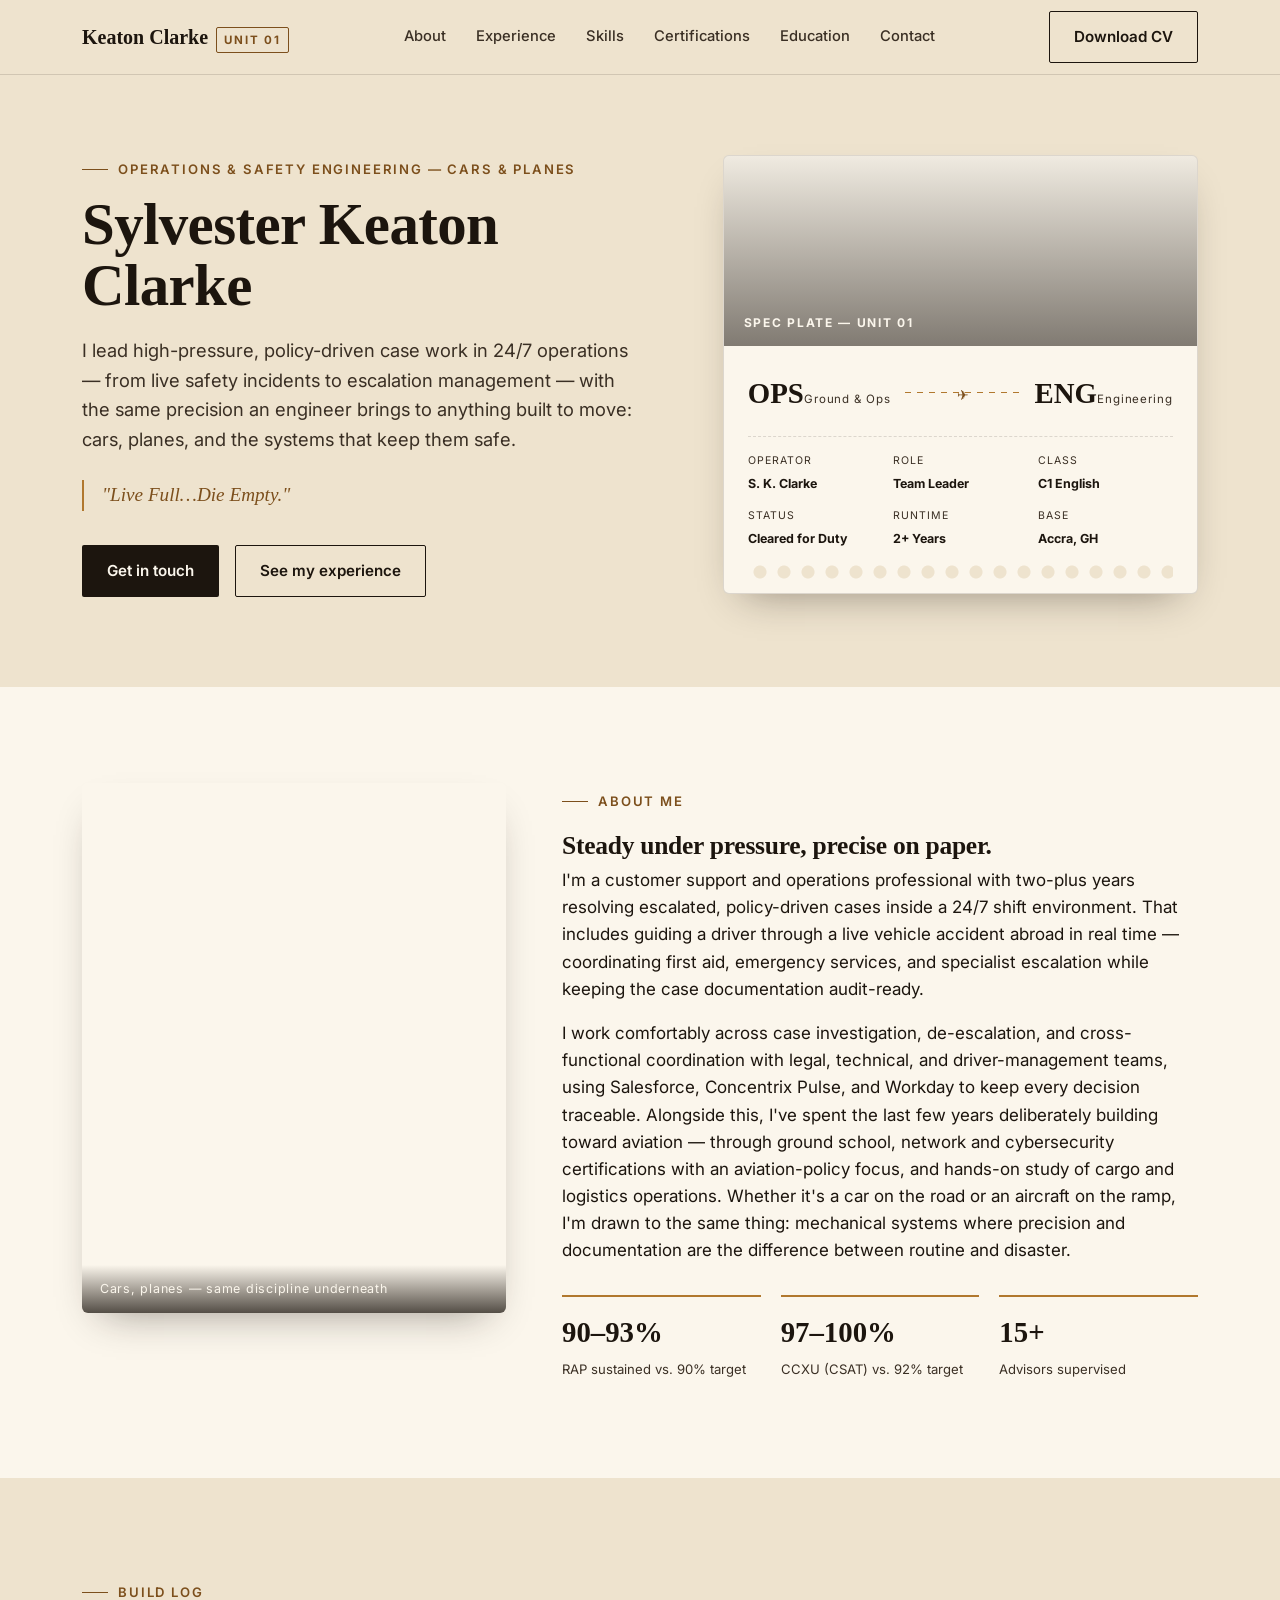
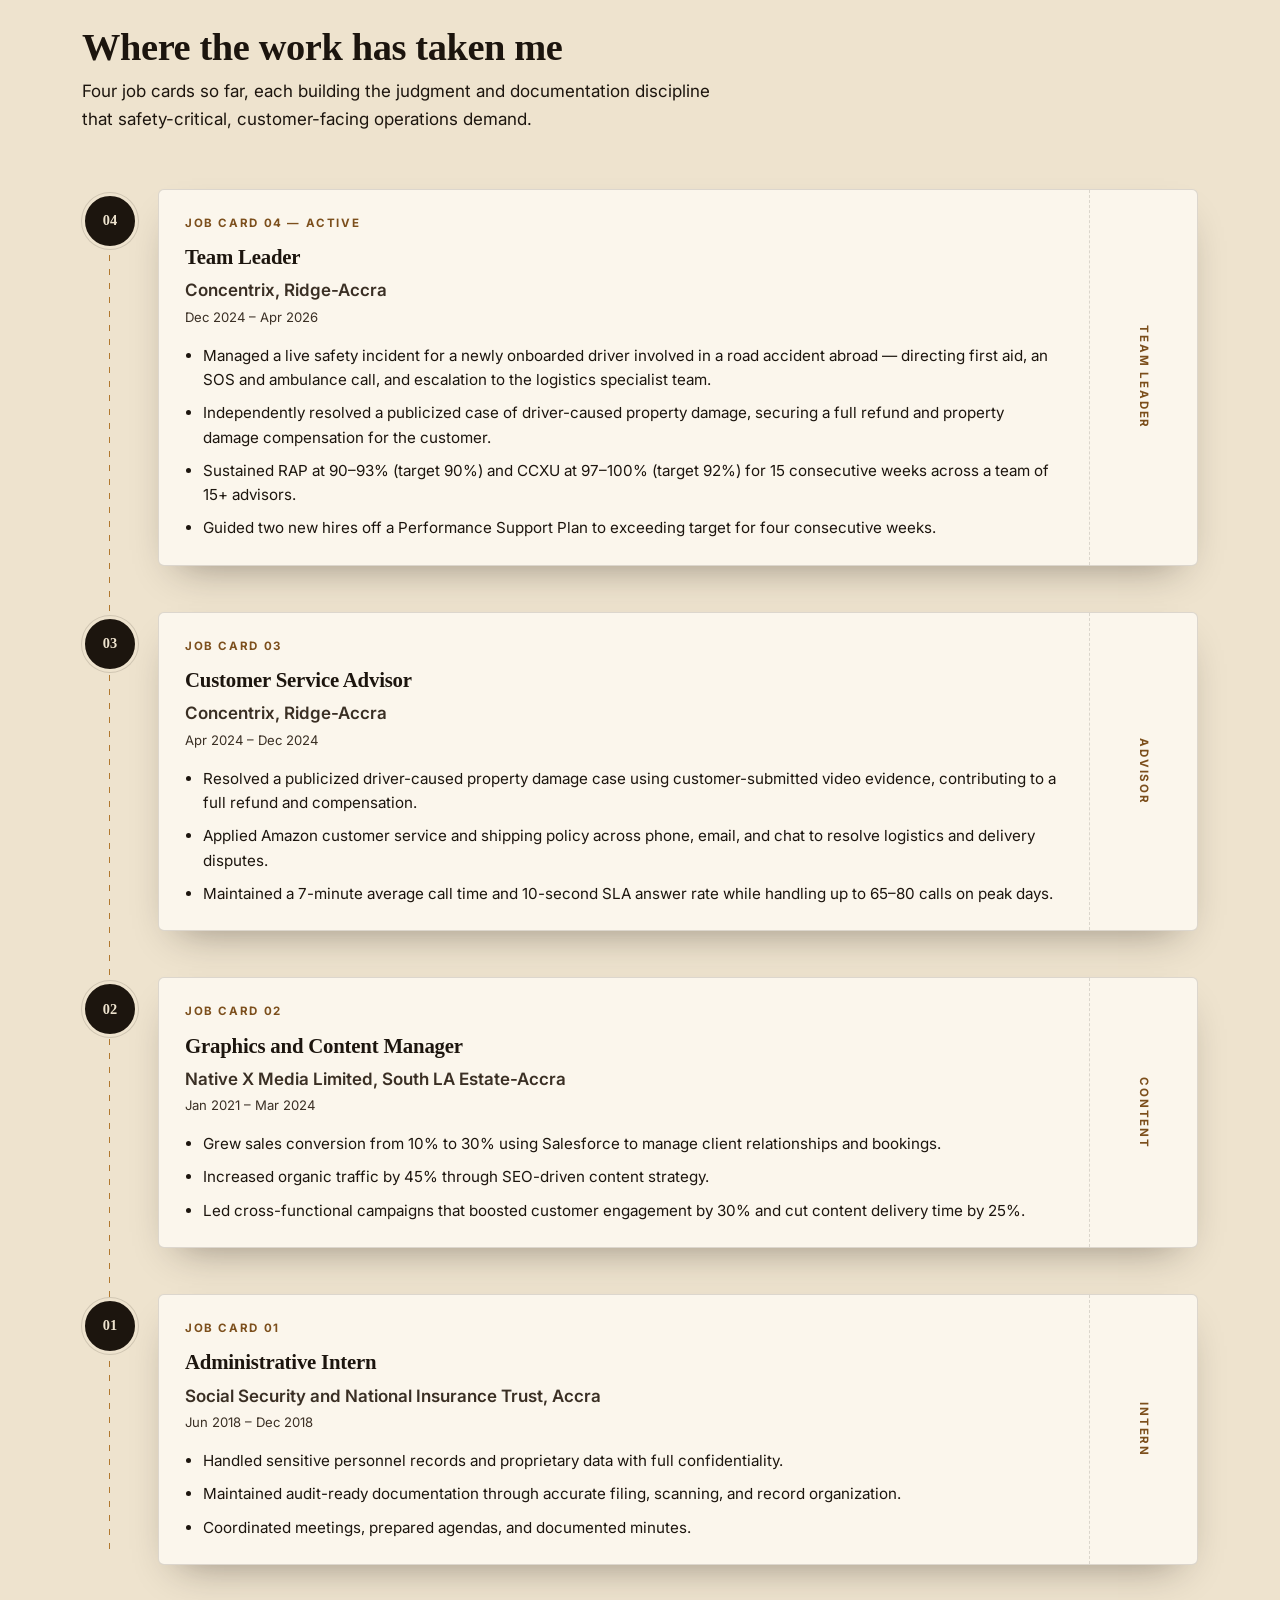
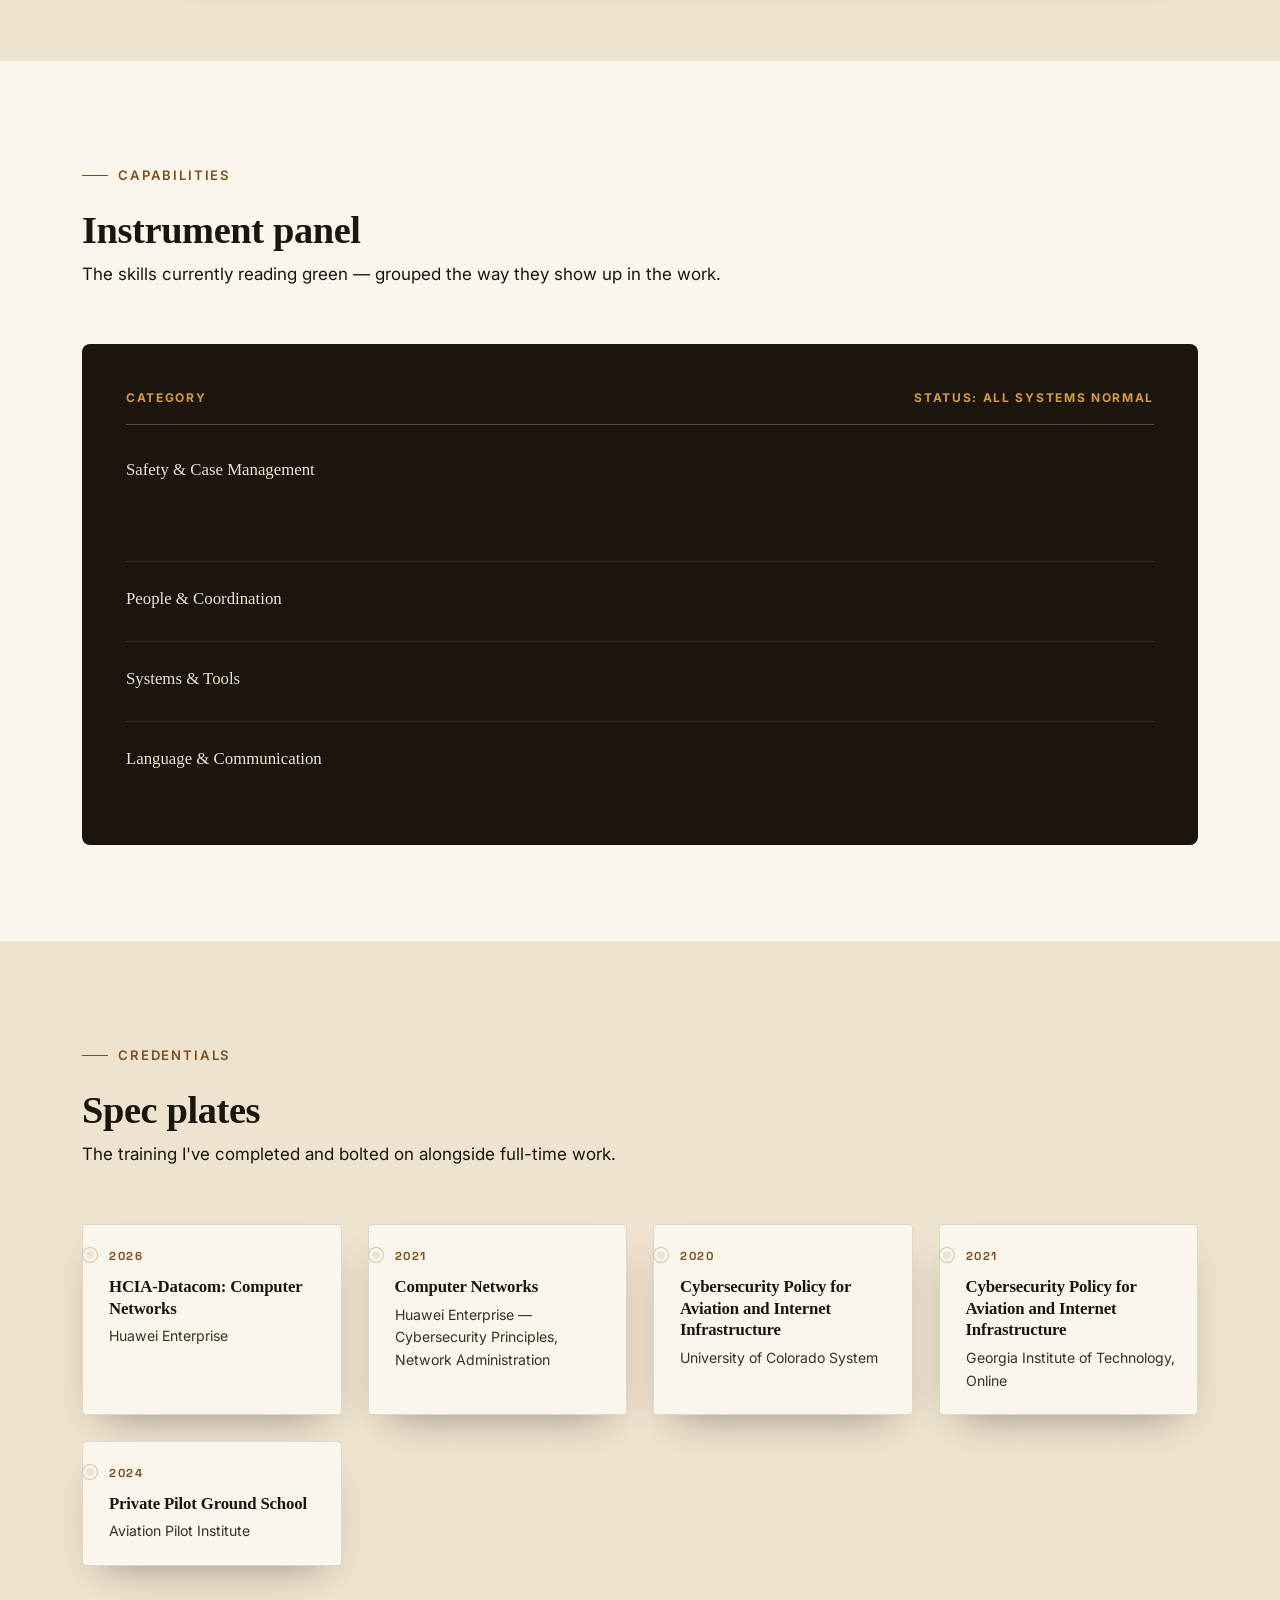
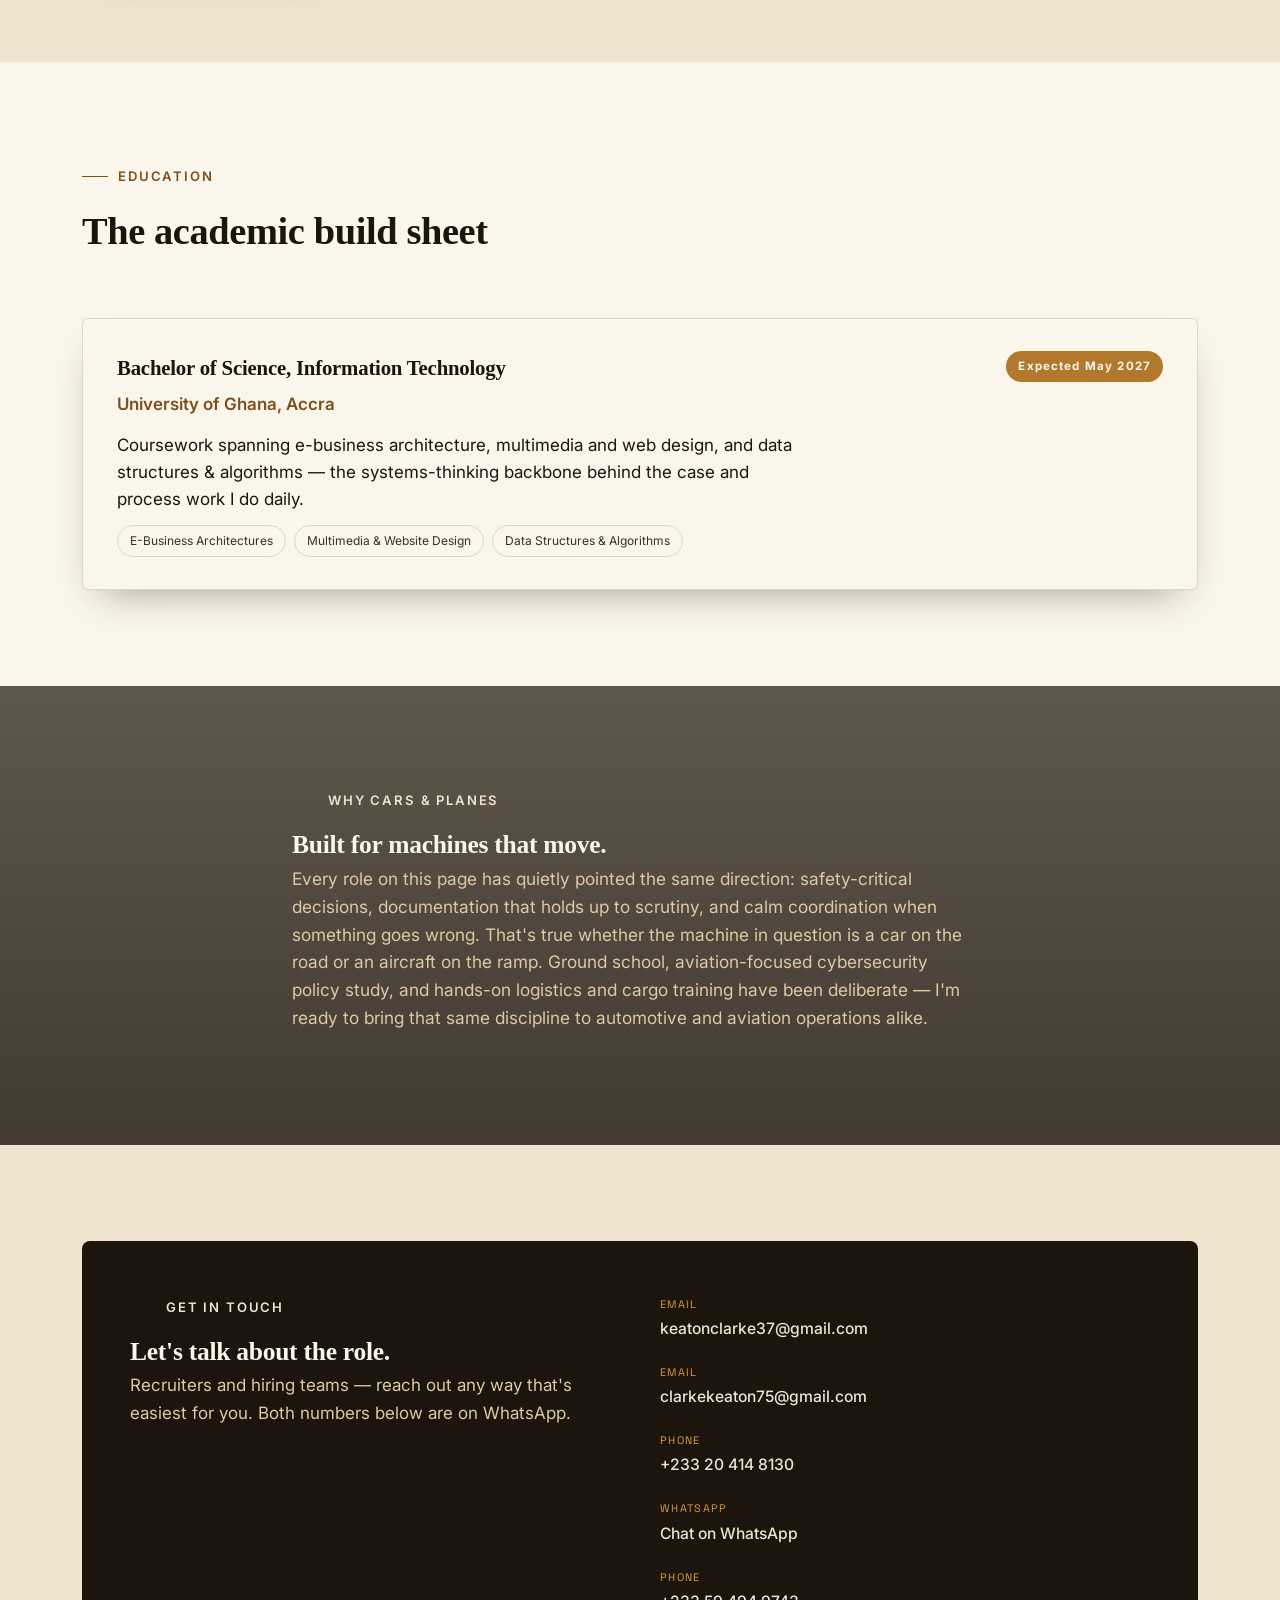
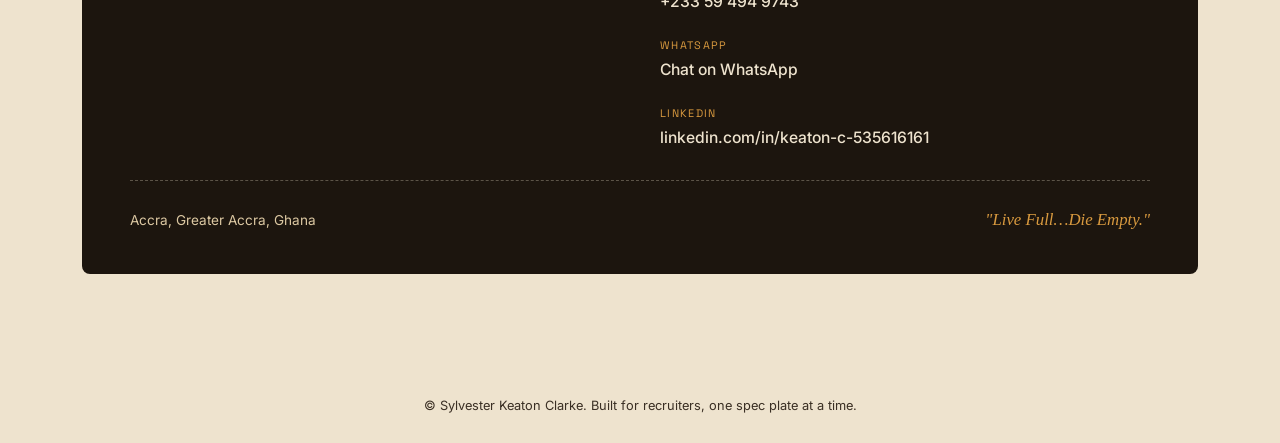
==== commit 257b0a93: "Add files via upload" ====
--- a/index.html
+++ b/index.html
@@ -8,14 +8,14 @@
 <link rel="icon" href="data:image/svg+xml,<svg xmlns=%22http://www.w3.org/2000/svg%22 viewBox=%220 0 100 100%22><text y=%22.9em%22 font-size=%2290%22>✈️</text></svg>">
 <link rel="preconnect" href="https://fonts.googleapis.com">
 <link rel="preconnect" href="https://fonts.gstatic.com" crossorigin>
-<link href="https://fonts.googleapis.com/css2?family=Fraunces:opsz,wght@9..144,400;9..144,500;9..144,600;9..144,700&family=Inter:wght@400;500;600;700&family=Space+Grotesk:wght@500;600&display=swap" rel="stylesheet">
+<link href="https://fonts.googleapis.com/css2?family=Space+Grotesk:wght@500;600;700&family=Inter:wght@400;500;600;700&family=IBM+Plex+Mono:wght@400;500;600&display=swap" rel="stylesheet">
 <link rel="stylesheet" href="styles.css">
 </head>
 <body>
 
 <header class="site-header" id="siteHeader">
   <div class="wrap ticket-strip">
-    <a href="#top" class="brand">Keaton Clarke <span class="code">ACC</span></a>
+    <a href="#top" class="brand">Keaton Clarke <span class="code">UNIT 01</span></a>
     <nav>
       <ul class="nav-links">
         <li><a href="#about">About</a></li>
@@ -39,9 +39,9 @@
   <section class="hero">
     <div class="wrap">
       <div class="hero-copy">
-        <span class="eyebrow-route"><span class="dash"></span>OPERATIONS &amp; SAFETY LEADERSHIP → AVIATION</span>
+        <span class="eyebrow-route"><span class="dash"></span>OPERATIONS &amp; SAFETY ENGINEERING — CARS &amp; PLANES</span>
         <h1>Sylvester Keaton<br>Clarke</h1>
-        <p class="role">I lead high-pressure, policy-driven case work in 24/7 operations — from live safety incidents to escalation management — and I'm bringing that discipline to a career in aviation.</p>
+        <p class="role">I lead high-pressure, policy-driven case work in 24/7 operations — from live safety incidents to escalation management — with the same precision an engineer brings to anything built to move: cars, planes, and the systems that keep them safe.</p>
         <p class="quote-line">"Live Full…Die Empty."</p>
         <div class="hero-ctas">
           <a class="btn btn-primary" href="#contact">Get in touch</a>
@@ -50,22 +50,22 @@
       </div>
 
       <div class="boarding-pass" aria-hidden="false">
-        <div class="bp-photo" style="background-image:url('https://images.unsplash.com/photo-1682613374824-28c3cc6066a3?q=80&amp;w=1200&amp;auto=format&amp;fit=crop');">
-          <span class="bp-tag">BOARDING PASS</span>
+        <div class="bp-photo" style="background-image:url('https://images.unsplash.com/photo-1534755563369-ad37931ac77b?q=80&amp;w=1200&amp;auto=format&amp;fit=crop');">
+          <span class="bp-tag">SPEC PLATE — UNIT 01</span>
         </div>
         <div class="bp-body">
           <div class="bp-route">
-            <div class="city"><span class="code">ACC</span><span class="place">Accra</span></div>
+            <div class="city"><span class="code">OPS</span><span class="place">Ground &amp; Ops</span></div>
             <div class="plane-path"></div>
-            <div class="city"><span class="code">SKY</span><span class="place">Aviation Ops</span></div>
+            <div class="city"><span class="code">ENG</span><span class="place">Engineering</span></div>
           </div>
           <div class="bp-grid">
-            <div><span class="k">PASSENGER</span><span class="v">S. K. Clarke</span></div>
+            <div><span class="k">OPERATOR</span><span class="v">S. K. Clarke</span></div>
             <div><span class="k">ROLE</span><span class="v">Team Leader</span></div>
             <div><span class="k">CLASS</span><span class="v">C1 English</span></div>
-            <div><span class="k">STATUS</span><span class="v">Ready to Board</span></div>
-            <div><span class="k">EXPERIENCE</span><span class="v">2+ Years</span></div>
-            <div><span class="k">GATE</span><span class="v">Accra, GH</span></div>
+            <div><span class="k">STATUS</span><span class="v">Cleared for Duty</span></div>
+            <div><span class="k">RUNTIME</span><span class="v">2+ Years</span></div>
+            <div><span class="k">BASE</span><span class="v">Accra, GH</span></div>
           </div>
           <div class="bp-perf"></div>
         </div>
@@ -77,13 +77,13 @@
   <section id="about" class="alt">
     <div class="wrap about-grid">
       <div class="about-photo" style="background-image:url('https://images.unsplash.com/photo-1682613374824-28c3cc6066a3?q=80&amp;w=900&amp;auto=format&amp;fit=crop&amp;crop=left');">
-        <span class="caption">On approach to a career in aviation</span>
+        <span class="caption">Cars, planes — same discipline underneath</span>
       </div>
       <div>
         <span class="eyebrow-route"><span class="dash"></span>ABOUT ME</span>
         <h2>Steady under pressure, precise on paper.</h2>
         <p>I'm a customer support and operations professional with two-plus years resolving escalated, policy-driven cases inside a 24/7 shift environment. That includes guiding a driver through a live vehicle accident abroad in real time — coordinating first aid, emergency services, and specialist escalation while keeping the case documentation audit-ready.</p>
-        <p>I work comfortably across case investigation, de-escalation, and cross-functional coordination with legal, technical, and driver-management teams, using Salesforce, Concentrix Pulse, and Workday to keep every decision traceable. Alongside this, I've spent the last few years deliberately building toward aviation — through ground school, network and cybersecurity certifications with an aviation-policy focus, and hands-on study of cargo and logistics operations.</p>
+        <p>I work comfortably across case investigation, de-escalation, and cross-functional coordination with legal, technical, and driver-management teams, using Salesforce, Concentrix Pulse, and Workday to keep every decision traceable. Alongside this, I've spent the last few years deliberately building toward aviation — through ground school, network and cybersecurity certifications with an aviation-policy focus, and hands-on study of cargo and logistics operations. Whether it's a car on the road or an aircraft on the ramp, I'm drawn to the same thing: mechanical systems where precision and documentation are the difference between routine and disaster.</p>
         <div class="stat-row">
           <div class="stat"><span class="num">90–93%</span><span class="label">RAP sustained vs. 90% target</span></div>
           <div class="stat"><span class="num">97–100%</span><span class="label">CCXU (CSAT) vs. 92% target</span></div>
@@ -97,9 +97,9 @@
   <section id="experience">
     <div class="wrap">
       <div class="section-head">
-        <span class="eyebrow-route"><span class="dash"></span>FLIGHT PATH</span>
+        <span class="eyebrow-route"><span class="dash"></span>BUILD LOG</span>
         <h2>Where the work has taken me</h2>
-        <p>Four legs so far, each building the judgment and documentation discipline that safety-critical, customer-facing operations demand.</p>
+        <p>Four job cards so far, each building the judgment and documentation discipline that safety-critical, customer-facing operations demand.</p>
       </div>
 
       <div class="flight-path">
@@ -108,7 +108,7 @@
           <div class="leg-marker">04</div>
           <div class="stub">
             <div class="stub-main">
-              <div class="stub-flightno">CURRENT LEG</div>
+              <div class="stub-flightno">JOB CARD 04 — ACTIVE</div>
               <h3>Team Leader</h3>
               <div class="org">Concentrix, Ridge-Accra</div>
               <div class="dates">Dec 2024 – Apr 2026</div>
@@ -127,7 +127,7 @@
           <div class="leg-marker">03</div>
           <div class="stub">
             <div class="stub-main">
-              <div class="stub-flightno">PREVIOUS LEG</div>
+              <div class="stub-flightno">JOB CARD 03</div>
               <h3>Customer Service Advisor</h3>
               <div class="org">Concentrix, Ridge-Accra</div>
               <div class="dates">Apr 2024 – Dec 2024</div>
@@ -145,7 +145,7 @@
           <div class="leg-marker">02</div>
           <div class="stub">
             <div class="stub-main">
-              <div class="stub-flightno">PREVIOUS LEG</div>
+              <div class="stub-flightno">JOB CARD 02</div>
               <h3>Graphics and Content Manager</h3>
               <div class="org">Native X Media Limited, South LA Estate-Accra</div>
               <div class="dates">Jan 2021 – Mar 2024</div>
@@ -163,7 +163,7 @@
           <div class="leg-marker">01</div>
           <div class="stub">
             <div class="stub-main">
-              <div class="stub-flightno">FIRST LEG</div>
+              <div class="stub-flightno">JOB CARD 01</div>
               <h3>Administrative Intern</h3>
               <div class="org">Social Security and National Insurance Trust, Accra</div>
               <div class="dates">Jun 2018 – Dec 2018</div>
@@ -181,17 +181,17 @@
     </div>
   </section>
 
-  <!-- SKILLS: DEPARTURE BOARD -->
+  <!-- SKILLS: INSTRUMENT PANEL -->
   <section id="skills" class="alt">
     <div class="wrap">
       <div class="section-head">
         <span class="eyebrow-route"><span class="dash"></span>CAPABILITIES</span>
-        <h2>Departure board</h2>
-        <p>The skills currently cleared for takeoff — grouped the way they show up in the work.</p>
+        <h2>Instrument panel</h2>
+        <p>The skills currently reading green — grouped the way they show up in the work.</p>
       </div>
 
       <div class="board" id="skillsBoard">
-        <div class="board-caption"><span>CATEGORY</span><span>STATUS: ON TIME</span></div>
+        <div class="board-caption"><span>CATEGORY</span><span>STATUS: ALL SYSTEMS NORMAL</span></div>
 
         <div class="board-row">
           <div class="cat">Safety &amp; Case Management</div>
@@ -242,8 +242,8 @@
     <div class="wrap">
       <div class="section-head">
         <span class="eyebrow-route"><span class="dash"></span>CREDENTIALS</span>
-        <h2>Certifications</h2>
-        <p>Checked baggage — the training I've completed alongside full-time work.</p>
+        <h2>Spec plates</h2>
+        <p>The training I've completed and bolted on alongside full-time work.</p>
       </div>
 
       <div class="tag-grid">
@@ -281,7 +281,7 @@
     <div class="wrap">
       <div class="section-head">
         <span class="eyebrow-route"><span class="dash"></span>EDUCATION</span>
-        <h2>Ground school, the academic kind</h2>
+        <h2>The academic build sheet</h2>
       </div>
 
       <div class="edu-card">
@@ -305,9 +305,9 @@
   <!-- MISSION / RUNWAY -->
   <section class="runway" style="--runway-img:url('https://images.unsplash.com/photo-1446505673095-d7a5ada6aced?q=80&amp;w=1600&amp;auto=format&amp;fit=crop');">
     <div class="wrap">
-      <span class="eyebrow-route" style="color:var(--bronze-bright);"><span class="dash" style="background:var(--bronze-bright);"></span>WHY AVIATION</span>
-      <h2>Cleared for the next runway.</h2>
-      <p>Every role on this page has quietly pointed the same direction: safety-critical decisions, documentation that holds up to scrutiny, and calm coordination when something goes wrong. Ground school, aviation-focused cybersecurity policy study, and hands-on logistics and cargo training have been deliberate — I'm ready to bring that same discipline to airline and airport operations.</p>
+      <span class="eyebrow-route" style="color:var(--safety-bright);"><span class="dash" style="background:var(--safety-bright);"></span>WHY CARS &amp; PLANES</span>
+      <h2>Built for machines that move.</h2>
+      <p>Every role on this page has quietly pointed the same direction: safety-critical decisions, documentation that holds up to scrutiny, and calm coordination when something goes wrong. That's true whether the machine in question is a car on the road or an aircraft on the ramp. Ground school, aviation-focused cybersecurity policy study, and hands-on logistics and cargo training have been deliberate — I'm ready to bring that same discipline to automotive and aviation operations alike.</p>
     </div>
   </section>
 
@@ -317,7 +317,7 @@
       <div class="contact-shell">
         <div class="contact-top">
           <div>
-            <span class="eyebrow-route" style="color:var(--bronze-bright);"><span class="dash" style="background:var(--bronze-bright);"></span>GET IN TOUCH</span>
+            <span class="eyebrow-route" style="color:var(--safety-bright);"><span class="dash" style="background:var(--safety-bright);"></span>GET IN TOUCH</span>
             <h2>Let's talk about the role.</h2>
             <p class="lead">Recruiters and hiring teams — reach out any way that's easiest for you. Both numbers below are on WhatsApp.</p>
           </div>
@@ -343,7 +343,7 @@
 </main>
 
 <footer class="site-footer">
-  <div class="wrap">© <span id="year"></span> Sylvester Keaton Clarke. Built for recruiters, one boarding pass at a time.</div>
+  <div class="wrap">© <span id="year"></span> Sylvester Keaton Clarke. Built for recruiters, one spec plate at a time.</div>
 </footer>
 
 <script src="script.js"></script>
--- a/styles.css
+++ b/styles.css
@@ -0,0 +1,669 @@
+/* =========================================================
+   SYLVESTER KEATON CLARKE — AVIATION PORTFOLIO
+   Design language: boarding pass, flight path, departure board
+   Palette drawn from Etihad's sand/gold/charcoal livery family
+   ========================================================= */
+
+:root {
+  --ink: #1c150e;
+  --ink-soft: #3a2f24;
+  --sand: #eee3ce;
+  --sand-deep: #ddc9a3;
+  --cream: #fbf6ec;
+  --bronze: #b1782e;
+  --bronze-deep: #7c4f1c;
+  --bronze-bright: #d99a3f;
+  --olive: #5d4632;
+  --line: rgba(28, 21, 14, 0.14);
+  --line-soft: rgba(28, 21, 14, 0.08);
+  --shadow: 0 18px 40px -20px rgba(28, 21, 14, 0.45);
+
+  --font-display: "Fraunces", "Iowan Old Style", serif;
+  --font-body: "Inter", -apple-system, "Segoe UI", sans-serif;
+
+  --measure: 62ch;
+  --radius: 4px;
+}
+
+* { box-sizing: border-box; }
+
+html {
+  scroll-behavior: smooth;
+}
+
+@media (prefers-reduced-motion: reduce) {
+  html { scroll-behavior: auto; }
+  * { animation-duration: 0.01ms !important; animation-iteration-count: 1 !important; transition-duration: 0.01ms !important; }
+}
+
+body {
+  margin: 0;
+  background: var(--sand);
+  color: var(--ink);
+  font-family: var(--font-body);
+  font-size: 17px;
+  line-height: 1.6;
+  -webkit-font-smoothing: antialiased;
+}
+
+img { max-width: 100%; display: block; }
+
+a { color: inherit; text-decoration: none; }
+
+.wrap {
+  max-width: 1180px;
+  margin: 0 auto;
+  padding: 0 32px;
+}
+
+h1, h2, h3, h4 {
+  font-family: var(--font-display);
+  font-weight: 600;
+  margin: 0;
+  color: var(--ink);
+  letter-spacing: -0.01em;
+}
+
+p { margin: 0 0 1em; max-width: var(--measure); }
+
+.eyebrow-route {
+  font-family: var(--font-body);
+  font-weight: 600;
+  font-size: 0.82rem;
+  letter-spacing: 0.14em;
+  color: var(--bronze-deep);
+  display: inline-flex;
+  align-items: center;
+  gap: 10px;
+  margin-bottom: 14px;
+}
+
+.eyebrow-route .dash {
+  width: 26px;
+  height: 1px;
+  background: var(--bronze-deep);
+  display: inline-block;
+}
+
+:focus-visible {
+  outline: 2px solid var(--bronze-deep);
+  outline-offset: 3px;
+}
+
+/* ---------- Buttons ---------- */
+.btn {
+  display: inline-flex;
+  align-items: center;
+  gap: 10px;
+  padding: 13px 24px;
+  border-radius: 2px;
+  font-family: var(--font-body);
+  font-weight: 600;
+  font-size: 0.95rem;
+  border: 1px solid transparent;
+  cursor: pointer;
+  transition: transform 0.15s ease, background 0.15s ease, border-color 0.15s ease, color .15s ease;
+}
+.btn:hover { transform: translateY(-1px); }
+.btn-primary {
+  background: var(--ink);
+  color: var(--cream);
+}
+.btn-primary:hover { background: var(--bronze-deep); }
+.btn-ghost {
+  border-color: var(--ink);
+  color: var(--ink);
+}
+.btn-ghost:hover { border-color: var(--bronze-deep); color: var(--bronze-deep); }
+
+/* ---------- Nav ---------- */
+.site-header {
+  position: sticky;
+  top: 0;
+  z-index: 50;
+  background: var(--sand);
+  border-bottom: 1px solid var(--line);
+}
+.ticket-strip {
+  display: flex;
+  align-items: center;
+  justify-content: space-between;
+  height: 74px;
+}
+.brand {
+  font-family: var(--font-display);
+  font-weight: 600;
+  font-size: 1.25rem;
+  display: flex;
+  align-items: baseline;
+  gap: 8px;
+}
+.brand .code {
+  font-family: var(--font-body);
+  font-size: 0.72rem;
+  letter-spacing: 0.16em;
+  color: var(--bronze-deep);
+  font-weight: 700;
+  border: 1px solid var(--bronze-deep);
+  padding: 3px 7px;
+  border-radius: 2px;
+}
+.nav-links {
+  display: flex;
+  gap: 30px;
+  list-style: none;
+  margin: 0;
+  padding: 0;
+  font-size: 0.92rem;
+  font-weight: 500;
+}
+.nav-links a {
+  position: relative;
+  padding-bottom: 4px;
+  color: var(--ink-soft);
+}
+.nav-links a:hover { color: var(--bronze-deep); }
+.nav-cta { display: flex; align-items: center; gap: 18px; }
+.nav-toggle {
+  display: none;
+  background: none;
+  border: 1px solid var(--ink);
+  border-radius: 2px;
+  width: 40px;
+  height: 40px;
+  align-items: center;
+  justify-content: center;
+  cursor: pointer;
+}
+.nav-toggle span, .nav-toggle span::before, .nav-toggle span::after {
+  content: "";
+  display: block;
+  width: 18px;
+  height: 2px;
+  background: var(--ink);
+  position: relative;
+}
+.nav-toggle span::before { position: absolute; top: -6px; }
+.nav-toggle span::after { position: absolute; top: 6px; }
+
+@media (max-width: 880px) {
+  .nav-links, .nav-cta .btn-ghost { display: none; }
+  .nav-toggle { display: flex; }
+  .site-header.open .nav-links {
+    display: flex;
+    flex-direction: column;
+    position: absolute;
+    top: 74px;
+    left: 0;
+    right: 0;
+    background: var(--cream);
+    padding: 22px 32px;
+    gap: 18px;
+    border-bottom: 1px solid var(--line);
+  }
+}
+
+/* ---------- Hero ---------- */
+.hero {
+  padding: 76px 0 90px;
+}
+.hero .wrap {
+  display: grid;
+  grid-template-columns: 1.1fr 0.9fr;
+  gap: 60px;
+  align-items: center;
+}
+.hero h1 {
+  font-size: clamp(2.6rem, 4.6vw, 4rem);
+  line-height: 1.04;
+  margin-bottom: 20px;
+}
+.hero .role {
+  font-size: 1.15rem;
+  color: var(--ink-soft);
+  max-width: 46ch;
+  margin-bottom: 26px;
+}
+.quote-line {
+  font-family: var(--font-display);
+  font-style: italic;
+  font-size: 1.2rem;
+  color: var(--bronze-deep);
+  border-left: 2px solid var(--bronze);
+  padding-left: 18px;
+  margin: 0 0 34px;
+}
+.hero-ctas { display: flex; gap: 16px; flex-wrap: wrap; }
+
+/* Boarding pass card */
+.boarding-pass {
+  background: var(--cream);
+  border-radius: 6px;
+  box-shadow: var(--shadow);
+  overflow: hidden;
+  position: relative;
+  border: 1px solid var(--line);
+}
+.bp-photo {
+  height: 190px;
+  background-size: cover;
+  background-position: center;
+  position: relative;
+}
+.bp-photo::after {
+  content: "";
+  position: absolute;
+  inset: 0;
+  background: linear-gradient(180deg, rgba(28,21,14,0.05), rgba(28,21,14,0.55));
+}
+.bp-photo .bp-tag {
+  position: absolute;
+  bottom: 14px;
+  left: 20px;
+  color: var(--cream);
+  font-family: var(--font-body);
+  font-weight: 700;
+  letter-spacing: 0.14em;
+  font-size: 0.75rem;
+  z-index: 1;
+}
+.bp-body { padding: 24px 24px 8px; }
+.bp-route {
+  display: flex;
+  align-items: center;
+  justify-content: space-between;
+  margin-bottom: 20px;
+}
+.bp-route .city { text-align: center; }
+.bp-route .code { font-family: var(--font-display); font-size: 1.8rem; font-weight: 600; }
+.bp-route .place { font-size: 0.72rem; letter-spacing: 0.08em; color: var(--ink-soft); }
+.bp-route .plane-path {
+  flex: 1;
+  margin: 0 14px;
+  height: 1px;
+  background: repeating-linear-gradient(90deg, var(--bronze) 0 6px, transparent 6px 12px);
+  position: relative;
+}
+.bp-route .plane-path::after {
+  content: "✈";
+  position: absolute;
+  top: -9px;
+  left: 50%;
+  transform: translateX(-50%);
+  color: var(--bronze-deep);
+  font-size: 0.9rem;
+}
+.bp-grid {
+  display: grid;
+  grid-template-columns: repeat(3, 1fr);
+  gap: 14px 10px;
+  border-top: 1px dashed var(--line);
+  padding-top: 16px;
+}
+.bp-grid div { font-size: 0.78rem; }
+.bp-grid .k { display: block; letter-spacing: 0.1em; color: var(--ink-soft); font-size: 0.66rem; margin-bottom: 4px; }
+.bp-grid .v { font-weight: 700; font-family: var(--font-body); }
+.bp-perf {
+  height: 26px;
+  background-image: radial-gradient(circle at 12px 13px, var(--sand) 6px, transparent 7px);
+  background-size: 24px 26px;
+  background-repeat: repeat-x;
+  margin-top: 10px;
+}
+
+@media (max-width: 880px) {
+  .hero .wrap { grid-template-columns: 1fr; }
+}
+
+/* ---------- Section shell ---------- */
+section { padding: 96px 0; }
+.section-head { max-width: 640px; margin-bottom: 56px; }
+.section-head h2 { font-size: clamp(1.8rem, 3vw, 2.4rem); }
+.alt { background: var(--cream); }
+
+/* ---------- About ---------- */
+.about-grid {
+  display: grid;
+  grid-template-columns: 0.8fr 1.2fr;
+  gap: 56px;
+  align-items: start;
+}
+.about-photo {
+  border-radius: 6px;
+  overflow: hidden;
+  box-shadow: var(--shadow);
+  aspect-ratio: 4/5;
+  background-size: cover;
+  background-position: center;
+  position: relative;
+}
+.about-photo .caption {
+  position: absolute;
+  left: 0; right: 0; bottom: 0;
+  padding: 14px 18px;
+  color: var(--cream);
+  background: linear-gradient(0deg, rgba(28,21,14,0.75), transparent);
+  font-size: 0.78rem;
+  letter-spacing: 0.06em;
+}
+.stat-row {
+  display: grid;
+  grid-template-columns: repeat(3, 1fr);
+  gap: 20px;
+  margin-top: 30px;
+}
+.stat {
+  border-top: 2px solid var(--bronze);
+  padding-top: 12px;
+}
+.stat .num { font-family: var(--font-display); font-size: 1.8rem; font-weight: 600; display: block; }
+.stat .label { font-size: 0.82rem; color: var(--ink-soft); }
+
+@media (max-width: 780px) {
+  .about-grid { grid-template-columns: 1fr; }
+  .about-photo { aspect-ratio: 16/9; }
+}
+
+/* ---------- Flight path / experience ---------- */
+.flight-path { position: relative; }
+.flight-path::before {
+  content: "";
+  position: absolute;
+  left: 27px;
+  top: 10px;
+  bottom: 10px;
+  width: 1px;
+  background: repeating-linear-gradient(180deg, var(--bronze) 0 6px, transparent 6px 14px);
+}
+@media (max-width: 700px) {
+  .flight-path::before { left: 18px; }
+}
+
+.leg {
+  position: relative;
+  padding-left: 76px;
+  margin-bottom: 46px;
+}
+@media (max-width: 700px) {
+  .leg { padding-left: 50px; }
+}
+.leg:last-child { margin-bottom: 0; }
+.leg-marker {
+  position: absolute;
+  left: 0;
+  top: 4px;
+  width: 56px;
+  height: 56px;
+  border-radius: 50%;
+  background: var(--ink);
+  color: var(--sand);
+  display: flex;
+  align-items: center;
+  justify-content: center;
+  font-family: var(--font-display);
+  font-weight: 600;
+  font-size: 0.9rem;
+  border: 3px solid var(--sand);
+  box-shadow: 0 0 0 1px var(--line);
+}
+@media (max-width: 700px) {
+  .leg-marker { width: 38px; height: 38px; font-size: 0.68rem; }
+}
+.stub {
+  background: var(--cream);
+  border: 1px solid var(--line);
+  border-radius: 6px;
+  box-shadow: var(--shadow);
+  display: grid;
+  grid-template-columns: 1fr auto;
+}
+.stub-main { padding: 24px 26px; }
+.stub-flightno {
+  font-size: 0.72rem;
+  letter-spacing: 0.14em;
+  color: var(--bronze-deep);
+  font-weight: 700;
+  margin-bottom: 8px;
+}
+.stub h3 { font-size: 1.3rem; margin-bottom: 4px; }
+.stub .org { color: var(--ink-soft); font-weight: 600; margin-bottom: 2px; }
+.stub .dates { font-size: 0.82rem; color: var(--ink-soft); margin-bottom: 16px; }
+.stub ul {
+  margin: 0;
+  padding-left: 18px;
+}
+.stub li { margin-bottom: 9px; font-size: 0.95rem; }
+.stub li:last-child { margin-bottom: 0; }
+.stub-side {
+  border-left: 1px dashed var(--line);
+  width: 108px;
+  display: flex;
+  align-items: center;
+  justify-content: center;
+  writing-mode: vertical-rl;
+  font-family: var(--font-body);
+  letter-spacing: 0.16em;
+  font-size: 0.72rem;
+  font-weight: 700;
+  color: var(--bronze-deep);
+  padding: 18px 0;
+  text-align: center;
+}
+@media (max-width: 640px) {
+  .stub { grid-template-columns: 1fr; }
+  .stub-side { writing-mode: horizontal-tb; border-left: none; border-top: 1px dashed var(--line); width: auto; padding: 10px; }
+}
+
+/* ---------- Departure board (skills) ---------- */
+.board {
+  background: var(--ink);
+  border-radius: 8px;
+  padding: 44px;
+  color: var(--sand);
+}
+.board-caption {
+  display: flex;
+  justify-content: space-between;
+  align-items: baseline;
+  border-bottom: 1px solid rgba(238,227,206,0.25);
+  padding-bottom: 16px;
+  margin-bottom: 8px;
+  font-size: 0.75rem;
+  letter-spacing: 0.14em;
+  color: var(--bronze-bright);
+  font-weight: 700;
+}
+.board-row {
+  display: grid;
+  grid-template-columns: 210px 1fr;
+  gap: 24px;
+  align-items: start;
+  padding: 20px 0;
+  border-bottom: 1px solid rgba(238,227,206,0.12);
+}
+.board-row:last-child { border-bottom: none; }
+.board-row .cat {
+  font-family: var(--font-display);
+  font-size: 1.05rem;
+  color: var(--sand);
+  padding-top: 4px;
+}
+.flap-set {
+  display: flex;
+  flex-wrap: wrap;
+  gap: 10px;
+}
+.flap {
+  font-family: "Space Grotesk", var(--font-body);
+  font-size: 0.82rem;
+  letter-spacing: 0.03em;
+  background: #2a2119;
+  border: 1px solid rgba(238,227,206,0.18);
+  border-radius: 3px;
+  padding: 8px 12px;
+  color: var(--sand);
+  opacity: 0;
+  transform: translateY(6px);
+  transition: opacity 0.5s ease, transform 0.5s ease;
+}
+.board.is-visible .flap {
+  opacity: 1;
+  transform: translateY(0);
+}
+@media (max-width: 700px) {
+  .board { padding: 28px 22px; }
+  .board-row { grid-template-columns: 1fr; gap: 10px; }
+}
+
+/* ---------- Certifications: baggage tags ---------- */
+.tag-grid {
+  display: grid;
+  grid-template-columns: repeat(auto-fit, minmax(250px, 1fr));
+  gap: 26px;
+}
+.tag {
+  background: var(--cream);
+  border: 1px solid var(--line);
+  border-radius: 4px;
+  padding: 22px 22px 22px 26px;
+  position: relative;
+  box-shadow: var(--shadow);
+}
+.tag::before {
+  content: "";
+  position: absolute;
+  left: -1px;
+  top: 22px;
+  width: 14px;
+  height: 14px;
+  background: var(--sand);
+  border: 1px solid var(--line);
+  border-radius: 50%;
+  box-shadow: inset 0 0 0 3px var(--cream);
+}
+.tag .year {
+  font-family: "Space Grotesk", var(--font-body);
+  font-size: 0.72rem;
+  letter-spacing: 0.14em;
+  color: var(--bronze-deep);
+  font-weight: 700;
+  margin-bottom: 10px;
+  display: block;
+}
+.tag h3 { font-size: 1.05rem; line-height: 1.3; margin-bottom: 6px; }
+.tag p { font-size: 0.88rem; color: var(--ink-soft); margin: 0; }
+
+/* ---------- Education ---------- */
+.edu-card {
+  background: var(--cream);
+  border: 1px solid var(--line);
+  border-radius: 6px;
+  padding: 32px 34px;
+  box-shadow: var(--shadow);
+  display: flex;
+  justify-content: space-between;
+  gap: 30px;
+  flex-wrap: wrap;
+}
+.edu-card h3 { font-size: 1.3rem; margin-bottom: 6px; }
+.edu-card .school { color: var(--bronze-deep); font-weight: 600; margin-bottom: 14px; }
+.edu-card .course-tags { display: flex; flex-wrap: wrap; gap: 8px; margin-top: 12px; }
+.course-tags span {
+  font-size: 0.75rem;
+  border: 1px solid var(--line);
+  border-radius: 20px;
+  padding: 5px 12px;
+  color: var(--ink-soft);
+}
+.edu-meta { text-align: right; min-width: 160px; }
+.edu-meta .status {
+  display: inline-block;
+  font-size: 0.72rem;
+  font-weight: 700;
+  letter-spacing: 0.1em;
+  background: var(--bronze);
+  color: var(--cream);
+  padding: 6px 12px;
+  border-radius: 20px;
+}
+@media (max-width: 600px) {
+  .edu-meta { text-align: left; }
+}
+
+/* ---------- Runway / mission strip ---------- */
+.runway {
+  background-image: linear-gradient(180deg, rgba(28,21,14,0.68), rgba(28,21,14,0.82)), var(--runway-img);
+  background-size: cover;
+  background-position: center;
+  color: var(--sand);
+}
+.runway .wrap { max-width: 760px; text-align: left; }
+.runway h2 { color: var(--cream); }
+.runway p { color: var(--sand-deep); font-size: 1.08rem; }
+
+/* ---------- Contact ---------- */
+.contact-shell {
+  background: var(--ink);
+  border-radius: 8px;
+  color: var(--sand);
+  padding: 0;
+  overflow: hidden;
+}
+.contact-top {
+  display: grid;
+  grid-template-columns: 1fr 1fr;
+  gap: 40px;
+  padding: 48px 48px 30px;
+}
+.contact-top h2 { color: var(--cream); }
+.contact-top .lead { color: var(--sand-deep); }
+.contact-list { list-style: none; margin: 0; padding: 0; display: grid; gap: 16px; }
+.contact-list a, .contact-list span.static {
+  display: flex;
+  align-items: center;
+  gap: 12px;
+  font-size: 0.98rem;
+  font-weight: 500;
+}
+.contact-list .k {
+  font-family: "Space Grotesk", var(--font-body);
+  font-size: 0.68rem;
+  letter-spacing: 0.12em;
+  color: var(--bronze-bright);
+  min-width: 74px;
+}
+.contact-list a:hover { color: var(--bronze-bright); }
+.whatsapp-note { font-size: 0.78rem; color: var(--sand-deep); margin-top: -6px; }
+.contact-perf {
+  height: 0;
+  border-top: 1px dashed rgba(238,227,206,0.3);
+  margin: 0 48px;
+}
+.contact-bottom {
+  display: flex;
+  justify-content: space-between;
+  align-items: center;
+  flex-wrap: wrap;
+  gap: 16px;
+  padding: 26px 48px 40px;
+  font-size: 0.85rem;
+  color: var(--sand-deep);
+}
+.contact-bottom .final-quote {
+  font-family: var(--font-display);
+  font-style: italic;
+  color: var(--bronze-bright);
+  font-size: 1.05rem;
+}
+@media (max-width: 780px) {
+  .contact-top { grid-template-columns: 1fr; padding: 36px 26px 24px; }
+  .contact-perf { margin: 0 26px; }
+  .contact-bottom { padding: 22px 26px 32px; flex-direction: column; align-items: flex-start; }
+}
+
+footer.site-footer {
+  text-align: center;
+  padding: 26px 0;
+  font-size: 0.8rem;
+  color: var(--ink-soft);
+}
